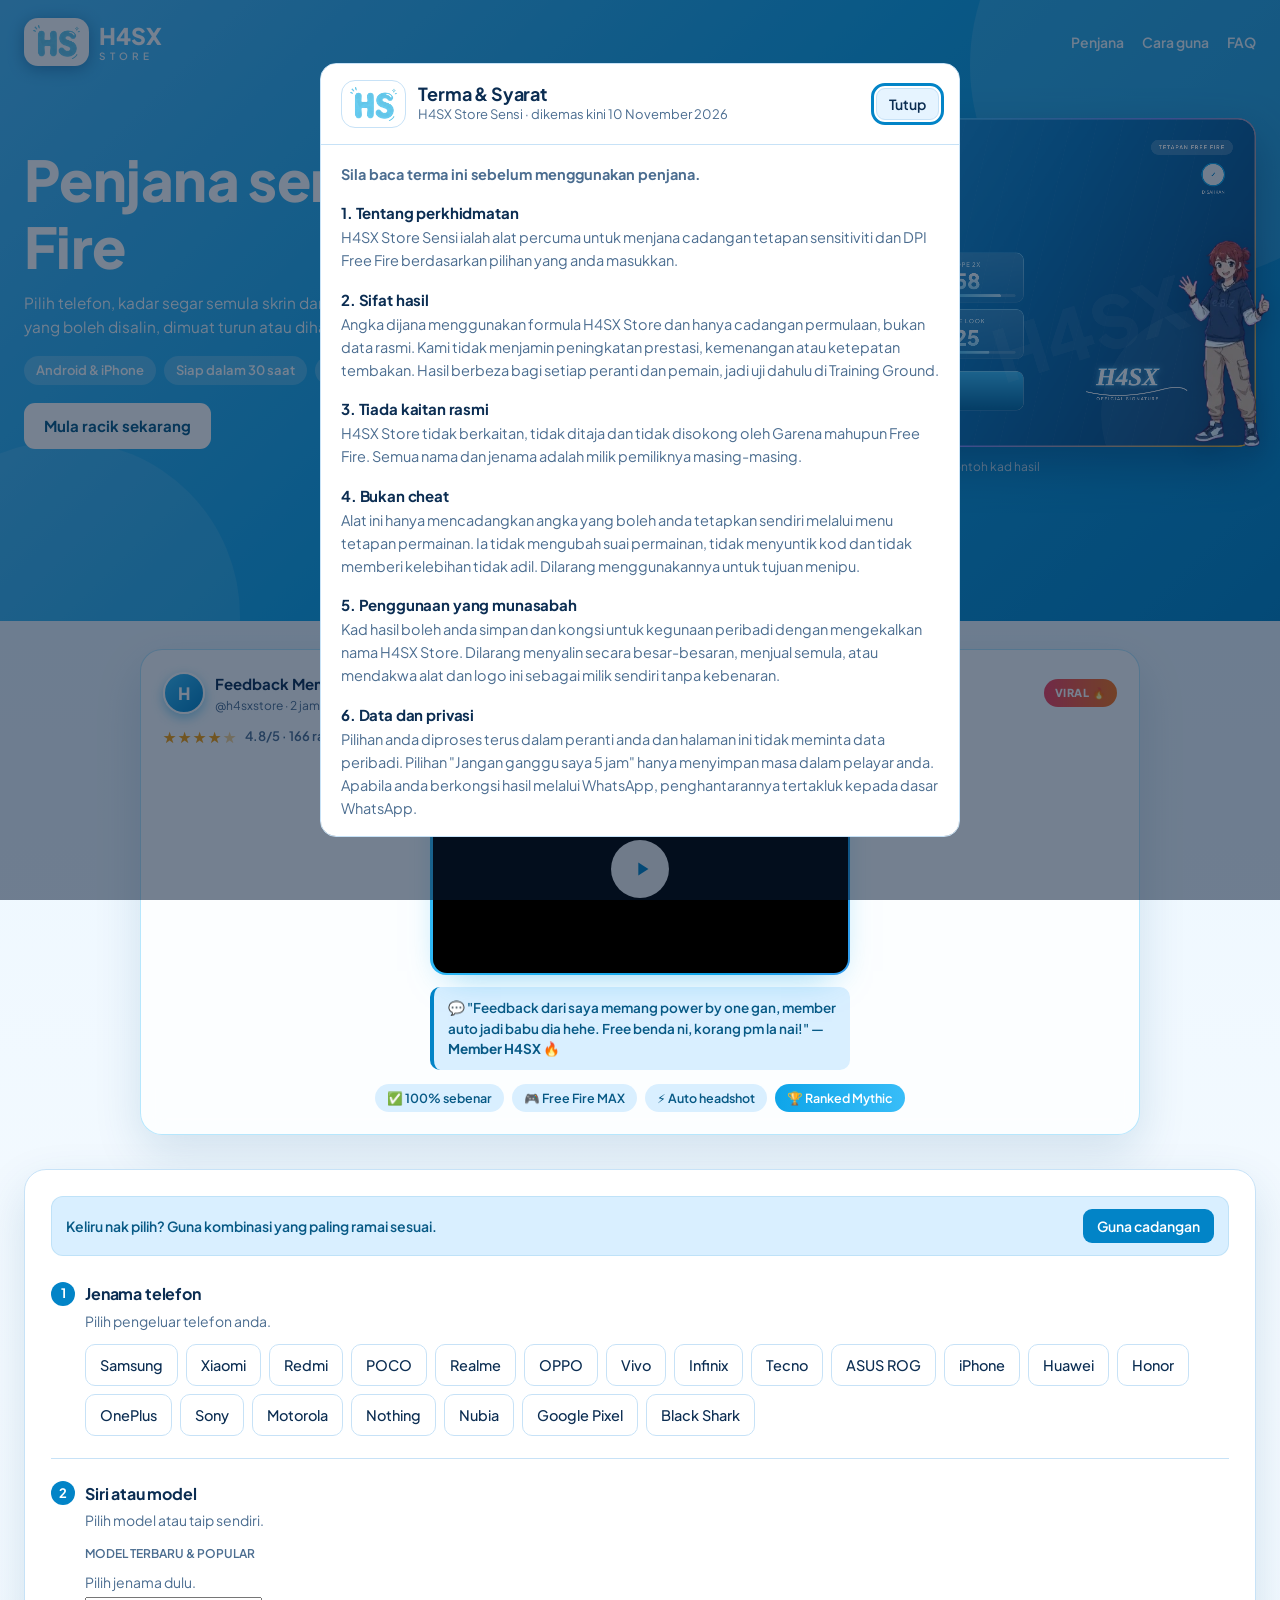
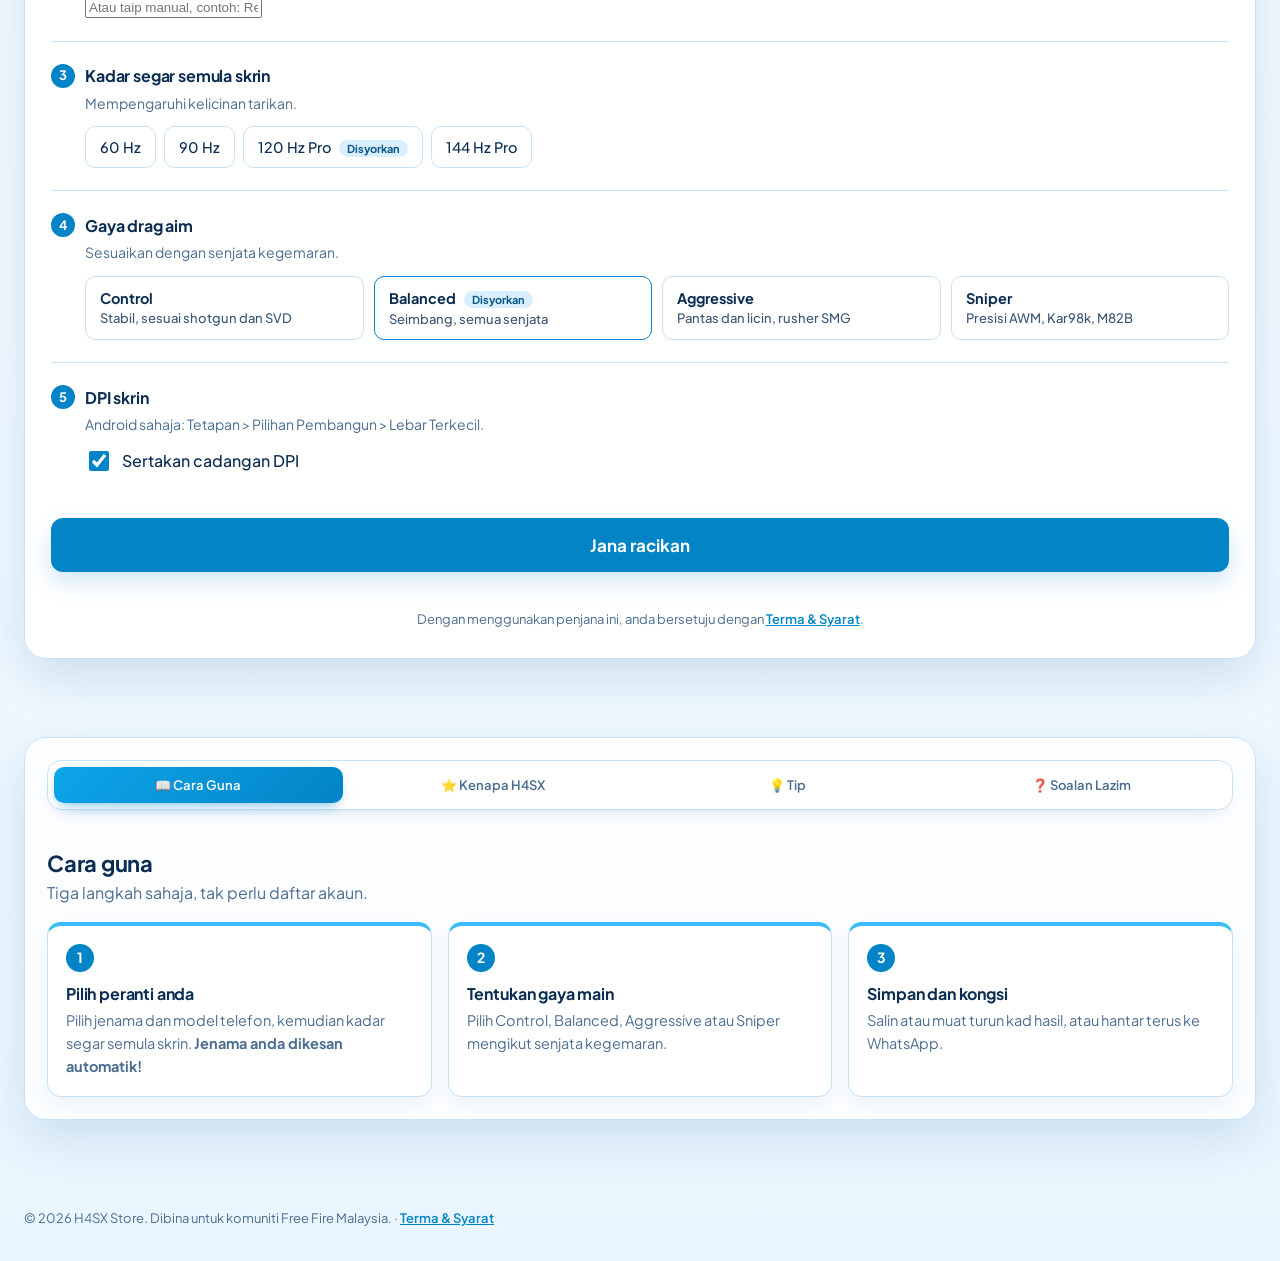
==== index.htm @ ff3a9e5d "Update index.htm" ====
<!doctype html>
<html lang=ms>
<head>
<meta charset=utf-8>
<meta name=viewport content="width=device-width,initial-scale=1,viewport-fit=cover">
<title>H4SX Store Sensi — Penjana Sensitiviti & DPI Free Fire</title>
<meta name=description content="Penjana sensitiviti dan DPI Free Fire daripada H4SX Store. Hasilnya berupa kad gambar yang boleh disalin, dimuat turun dan dihantar ke WhatsApp.">
<link rel="icon" type="image/png" href="h4sx-favicon.png">
<link rel=stylesheet href="https://fonts.googleapis.com/css2?family=Plus+Jakarta+Sans:wght@400;500;600;800&display=swap">
<style>:root{--bg:#e6f4ff;--surface:#fff;--ink:#0b2d52;--muted:#4b6d90;--line:#c7e2f7;--sky:#0284c7;--sky-ink:#fff;--soft:#d9efff;--soft-ink:#075985;--err:#d03a2f;box-sizing:border-box;padding-top:env(safe-area-inset-top,0);padding-bottom:env(safe-area-inset-bottom,0)}html{scroll-padding-top:env(safe-area-inset-top,0px)}*,::after,::before{box-sizing:inherit}body{margin:0;background:var(--bg);color:var(--ink);font:400 16px/1.6 "Plus Jakarta Sans",system-ui,sans-serif}h1,h2,h3{margin:0;line-height:1.2;letter-spacing:-.01em}.wrap{max-width:800px;margin:0 auto;padding:0 18px}header.top{display:flex;justify-content:space-between;align-items:center;padding:18px 0}.logo{display:flex;align-items:center;gap:10px;font-weight:800;font-size:19px}.mark{height:48px;width:auto;display:block;flex:none;background:#fff;border-radius:14px;padding:6px 8px;border:1px solid rgba(255,255,255,.7)}.dh .mark{border-color:var(--line)}.band .mark{filter:drop-shadow(0 3px 8px rgba(3,50,100,.4))}.wm{display:flex;flex-direction:column;line-height:1;font-size:23px;letter-spacing:-.01em}.wm small{font-size:10px;letter-spacing:.42em;font-weight:600;margin-top:4px;opacity:.9}.top span.tag{font-size:13px;color:var(--muted);font-weight:500}.hero{padding:22px 0 24px}.hero h1{font-size:clamp(30px,7vw,44px);font-weight:800}.hero p{margin:10px 0 0;color:var(--muted);max-width:50ch}.hero .chips{display:flex;flex-wrap:wrap;gap:8px;margin-top:16px}.hero .chips i{font-style:normal;font-size:13px;font-weight:600;background:var(--soft);color:var(--soft-ink);border-radius:999px;padding:4px 12px}.panel{background:var(--surface);border:1px solid var(--line);border-radius:16px;padding:6px 20px 22px}.quick{display:flex;justify-content:space-between;align-items:center;gap:10px;flex-wrap:wrap;margin:14px 0 4px;padding:12px 14px;background:var(--soft);border-radius:12px}.quick p{margin:0;font-size:14px;color:var(--soft-ink);font-weight:600}.quick button{font:600 14px "Plus Jakarta Sans",sans-serif;background:var(--sky);color:var(--sky-ink);border:0;border-radius:9px;padding:8px 14px;cursor:pointer}.step{padding:20px 0;border-bottom:1px solid var(--line)}.step h3{font-size:16px;display:flex;align-items:center;gap:10px}.step h3 b{width:24px;height:24px;border-radius:50%;background:var(--soft);color:var(--soft-ink);font-size:13px;display:grid;place-items:center}.step small{display:block;color:var(--muted);font-size:14px;margin:4px 0 12px 34px}.step>.opts,.step>.styles,.step>.sub,.step>input,.step>label{margin-left:34px}.sub{font-size:12px;font-weight:600;color:var(--muted);margin-bottom:8px}.opts{display:flex;flex-wrap:wrap;gap:8px}.opt{position:relative;font:500 14.5px "Plus Jakarta Sans",sans-serif;color:var(--ink);background:var(--surface);border:1px solid var(--line);border-radius:10px;padding:9px 14px;cursor:pointer;text-align:left;transition:border-color .15s,background .15s}.opt:hover{border-color:var(--sky)}.opt[aria-pressed=true]{background:var(--sky);color:var(--sky-ink);border-color:var(--sky)}.act:focus-visible,.go:focus-visible,.opt:focus-visible,.quick button:focus-visible,input:focus-visible{outline:3px solid var(--sky);outline-offset:2px}.badge{display:inline-block;font-size:11px;font-weight:700;line-height:1;background:var(--soft);color:var(--soft-ink);border-radius:999px;padding:3px 8px;margin-left:8px;vertical-align:middle}.opt[aria-pressed=true] .badge{background:rgba(255,255,255,.22);color:inherit}.styles{display:grid;grid-template-columns:repeat(auto-fit,minmax(200px,1fr));gap:10px}.styles .opt{display:flex;flex-direction:column;gap:3px;padding:12px 14px}.styles .opt .t{font-weight:700}.styles .opt em{font-style:normal;font-size:13px;opacity:.8}.styles .opt.rec{border-color:var(--sky)}input[type=text]{width:calc(100% - 34px);margin-top:10px;font:inherit;color:var(--ink);background:var(--surface);border:1px solid var(--line);border-radius:10px;padding:10px 14px}.sw{display:flex;align-items:center;gap:10px;font-weight:500}.sw input{width:20px;height:20px;accent-color:var(--sky)}.go{width:100%;margin-top:22px;font:700 17px "Plus Jakarta Sans",sans-serif;color:var(--sky-ink);background:var(--sky);border:0;border-radius:12px;padding:15px;cursor:pointer;transition:filter .15s}.go:hover{filter:brightness(1.08)}.err{color:var(--err);font-weight:600;min-height:1.5em;margin:10px 0 0;font-size:14px}#result{margin:30px 0 0}#result[hidden]{display:none}#result h2{font-size:22px}#result>p{color:var(--muted);margin:2px 0 14px;font-size:14px}.cardbox{border-radius:22px;padding:10px;background:#fff;border:1px solid var(--line);box-shadow:0 22px 44px -26px rgba(3,105,161,.5)}canvas{display:block;width:100%;height:auto}.actions{display:grid;grid-template-columns:repeat(auto-fit,minmax(160px,1fr));gap:10px;margin-top:12px}.act{font:600 15px "Plus Jakarta Sans",sans-serif;color:var(--ink);background:var(--surface);border:1px solid var(--line);border-radius:12px;padding:12px 14px;cursor:pointer;transition:border-color .15s}.act:hover{border-color:var(--sky)}.act.wa{background:#1b9a4f;color:#fff;border-color:transparent}.note{font-size:13px;color:var(--muted);margin-top:12px}.toast{position:fixed;left:50%;bottom:calc(20px + env(safe-area-inset-bottom,0px));transform:translate(-50%,24px);opacity:0;background:var(--ink);color:var(--bg);padding:10px 18px;border-radius:999px;font-weight:600;font-size:14px;transition:.25s;pointer-events:none;max-width:90vw;text-align:center}.toast.on{opacity:1;transform:translate(-50%,0)}footer{padding:36px 0 28px;color:var(--muted);font-size:13px}.agree{font-size:13px;color:var(--muted);text-align:center;margin:6px 0 0}.linkbtn{background:0 0;border:0;padding:0;color:var(--sky);font:inherit;font-weight:600;cursor:pointer;text-decoration:underline}.linkbtn:focus-visible{outline:3px solid var(--sky);outline-offset:2px;border-radius:3px}dialog{border:1px solid var(--line);border-radius:16px;background:var(--surface);color:var(--ink);padding:0;width:min(640px,calc(100% - 28px));max-height:86vh}dialog::backdrop{background:rgba(7,26,54,.55)}.dh{display:flex;align-items:center;gap:12px;padding:16px 20px;border-bottom:1px solid var(--line);position:sticky;top:0;background:var(--surface)}.dh h2{font-size:18px}.dh p{margin:0;font-size:13px;color:var(--muted)}.dh .x{margin-left:auto;font:600 14px "Plus Jakarta Sans",sans-serif;color:var(--ink);background:var(--bg);border:1px solid var(--line);border-radius:9px;padding:6px 12px;cursor:pointer}.db{padding:4px 20px 22px}.db h3{font-size:15px;margin:18px 0 4px}.db p{margin:0;color:var(--muted);font-size:14.5px}.db .ok{width:100%;margin-top:22px;font:700 16px "Plus Jakarta Sans",sans-serif;color:var(--sky-ink);background:var(--sky);border:0;border-radius:12px;padding:13px;cursor:pointer}.db .ok:focus-visible,.dh .x:focus-visible{outline:3px solid var(--sky);outline-offset:2px}.nav{display:flex;gap:18px}.nav a{color:var(--muted);font-size:14px;font-weight:600;text-decoration:none}.nav a:hover{color:var(--sky)}.hg{display:grid;grid-template-columns:minmax(0,1fr) 360px;gap:28px;align-items:center}.pv{margin:0;text-align:center}.pv canvas{filter:drop-shadow(0 18px 22px rgba(3,50,100,.4))}.pv figcaption{font-size:12px;color:rgba(255,255,255,.9);margin-top:10px}.cta{display:inline-block;margin-top:18px;background:var(--sky);color:var(--sky-ink);font-weight:700;font-size:15px;text-decoration:none;border-radius:11px;padding:11px 20px}.cta:hover{filter:brightness(1.08)}.cta:focus-visible,.nav a:focus-visible,summary:focus-visible{outline:3px solid var(--sky);outline-offset:2px}.sec{margin-top:52px}.sec h2{font-size:24px}.lead{color:var(--muted);margin:4px 0 16px}.cards{display:grid;grid-template-columns:repeat(3,1fr);gap:12px;margin-top:14px}.cards.two{grid-template-columns:repeat(2,1fr)}.card{background:var(--surface);border:1px solid var(--line);border-radius:14px;padding:18px}.card h3{font-size:16px;margin-bottom:6px}.card p{margin:0;color:var(--muted);font-size:14.5px}.n{display:grid;place-items:center;width:28px;height:28px;border-radius:50%;background:var(--sky);color:var(--sky-ink);font-size:14px;margin-bottom:12px}.tips{list-style:none;margin:14px 0 0;padding:0;display:grid;gap:10px}.tips li{background:var(--surface);border:1px solid var(--line);border-left:4px solid var(--sky);border-radius:10px;padding:12px 16px;font-size:14.5px;color:var(--muted)}.tips b{color:var(--ink)}details{background:var(--surface);border:1px solid var(--line);border-radius:12px;margin-top:10px;padding:0 16px}summary{cursor:pointer;font-weight:600;padding:14px 0;list-style:none;display:flex;justify-content:space-between;gap:12px}summary::-webkit-details-marker{display:none}summary::after{content:"+";color:var(--sky);font-size:20px;line-height:1}details[open] summary::after{content:"−"}details p{margin:0 0 14px;color:var(--muted);font-size:14.5px}.sec.bn{display:flex;justify-content:space-between;align-items:center;gap:16px;flex-wrap:wrap;background:var(--soft);border-radius:16px;padding:22px}.sec.bn[hidden]{display:none}.sec.bn .cta{margin:0}@media (max-width:640px){.hg{grid-template-columns:1fr}.pv{order:2;max-width:340px;margin:10px auto 0}.cards,.cards.two{grid-template-columns:1fr}.nav{gap:12px}.nav a:nth-child(2){display:none}}.pv{position:relative}.hg{gap:28px 36px}.m1{position:absolute;right:-14px;bottom:30px;width:92px;height:auto;z-index:2;filter:drop-shadow(0 6px 10px rgba(7,26,54,.25))}.rh{display:flex;align-items:flex-end;justify-content:space-between;gap:12px;margin-bottom:6px}.rh>div:first-child>p{margin:2px 0 8px;color:var(--muted);font-size:14px}.say{display:flex;align-items:flex-end;gap:8px}.bub{background:var(--soft);color:var(--soft-ink);font-size:13px;font-weight:600;line-height:1.4;border-radius:12px 12px 2px 12px;padding:8px 12px;margin-bottom:44px;max-width:150px}.m2{height:130px;width:auto;filter:drop-shadow(0 6px 10px rgba(7,26,54,.2))}@media (max-width:640px){.m1{right:-6px;bottom:28px;width:72px}.bub{max-width:120px;font-size:12px}.m2{height:110px}}.dbtn{display:grid;gap:10px;margin-top:22px}.dbtn .ok{margin-top:0}.ghost{font:600 14px "Plus Jakarta Sans",sans-serif;background:0 0;color:var(--muted);border:1px solid var(--line);border-radius:12px;padding:11px;cursor:pointer}.ghost:hover{border-color:var(--sky);color:var(--ink)}.ghost:focus-visible{outline:3px solid var(--sky);outline-offset:2px}.band{background:linear-gradient(135deg,#4cbcf8 0,#0ea5e9 48%,#0284c7 100%);color:#fff;padding-bottom:86px;position:relative;overflow:hidden}.band::before{content:"";position:absolute;right:-120px;top:-150px;width:430px;height:430px;border-radius:50%;background:rgba(255,255,255,.13)}.band::after{content:"";position:absolute;left:-110px;bottom:-170px;width:350px;height:350px;border-radius:50%;background:rgba(255,255,255,.1)}.band .wrap{position:relative;z-index:1}.band .logo,.band .nav a{color:#fff}.band .nav a{opacity:.92}.band .nav a:hover{color:#fff;text-decoration:underline}.band .hero p{color:rgba(255,255,255,.94)}.band .hero .chips i{background:rgba(255,255,255,.22);color:#fff}.band .cta{background:#fff;color:#075985}.band .cta:focus-visible,.band .nav a:focus-visible{outline-color:#fff}.panel{margin-top:-56px;position:relative;z-index:2;box-shadow:0 26px 50px -26px rgba(3,105,161,.5)}.card{border-top:4px solid #38bdf8}.step h3 b{background:var(--sky);color:#fff}@media (prefers-reduced-motion:reduce){*{transition:none!important}}</style>
<style id="h4sx-responsive-upgrade">
/* ===== H4SX RESPONSIVE UPGRADE: FULL DESKTOP + PREMIUM MOBILE ===== */
:root {
  --h4sx-shadow: 0 18px 48px rgba(3, 77, 128, .14);
}
html { scroll-behavior: smooth; }
body {
  overflow-x: hidden;
  background: linear-gradient(180deg, #e7f5ff 0%, #f4faff 48%, #eaf6ff 100%);
}
.wrap {
  width: min(calc(100% - 48px), 1680px);
  max-width: 1680px;
  padding-inline: 0;
}
.band .wrap { width: min(calc(100% - 48px), 1680px); }
.band .hero { padding: 34px 0 58px; }
.hg {
  grid-template-columns: minmax(0, 1.12fr) minmax(360px, .88fr);
  gap: 34px;
  align-items: center;
}
.hero h1 { max-width: 17ch; font-size: clamp(34px, 4.4vw, 62px); }
.hero p { max-width: 62ch; font-size: clamp(15px, 1.2vw, 18px); }
.pv { width: 100%; max-width: 660px; justify-self: end; }
.pv canvas { width: 100%; height: auto; border-radius: 18px; }

/* Main content uses the available desktop width instead of staying at 800px. */
body > .wrap { min-width: 0; }
.feedback-video {
  width: min(100%, 1000px);
  margin-inline: auto;
  padding: 22px;
  border: 1px solid rgba(125, 211, 252, .55);
  border-radius: 22px;
  background: rgba(255, 255, 255, .78);
  box-shadow: var(--h4sx-shadow);
  backdrop-filter: blur(10px);
}
.panel {
  border-radius: 22px;
  padding: 12px 26px 28px;
  box-shadow: var(--h4sx-shadow);
}
.quick { border: 1px solid rgba(2, 132, 199, .12); }
.step { padding: 22px 0; }
.opt { min-height: 42px; }
.go { min-height: 54px; box-shadow: 0 9px 22px rgba(2, 132, 199, .2); }
.cardbox { padding: 10px; }
#result { min-width: 0; }
#result .cardbox canvas { width: 100%; height: auto; border-radius: 14px; }
.actions { grid-template-columns: repeat(4, minmax(0, 1fr)); }
.act { min-width: 0; }
.tabs {
  margin-top: 46px;
  padding: 22px;
  border: 1px solid var(--line);
  border-radius: 22px;
  background: rgba(255,255,255,.82);
  box-shadow: var(--h4sx-shadow);
}
.tabs-nav {
  display: flex;
  flex-wrap: wrap;
  gap: 10px;
  padding: 0 0 16px;
  border-bottom: 1px solid var(--line);
}
.tab-btn {
  appearance: none;
  border: 1px solid var(--line);
  border-radius: 999px;
  padding: 10px 16px;
  background: #fff;
  color: var(--muted);
  font: 700 14px "Plus Jakarta Sans", sans-serif;
  cursor: pointer;
  transition: .18s ease;
}
.tab-btn:hover { border-color: var(--sky); color: var(--sky); }
.tab-btn.active, .tab-btn[aria-selected="true"] {
  background: var(--sky);
  color: #fff;
  border-color: var(--sky);
  box-shadow: 0 6px 16px rgba(2,132,199,.18);
}
.tab-btn:focus-visible { outline: 3px solid var(--sky); outline-offset: 3px; }
.tab-panel { padding-top: 22px; }
.tab-panel .cards { gap: 16px; }
.card, details { box-shadow: 0 7px 20px rgba(3, 77, 128, .055); }
.sec.bn { box-shadow: var(--h4sx-shadow); }
footer { padding-bottom: max(32px, env(safe-area-inset-bottom)); }

@media (min-width: 1240px) {
  body > .wrap {
    display: grid;
    grid-template-columns: minmax(650px, 1.22fr) minmax(430px, .88fr);
    column-gap: 32px;
    row-gap: 26px;
    align-items: start;
  }
  body > .wrap > .feedback-video { grid-column: 1 / -1; grid-row: 1; }
  body > .wrap > .panel { grid-column: 1 / -1; grid-row: 2; }
  body > .wrap > #result { grid-column: 2; grid-row: 2; margin-top: 0; align-self: start; }
  body > .wrap:has(#result:not([hidden])) > .panel {
    grid-column: 1;
    grid-row: 2;
    display: grid;
    grid-template-columns: repeat(2, minmax(0, 1fr));
    column-gap: 26px;
    align-content: start;
  }
  body > .wrap:has(#result:not([hidden])) > .panel > .quick,
  body > .wrap:has(#result:not([hidden])) > .panel > .go,
  body > .wrap:has(#result:not([hidden])) > .panel > .err,
  body > .wrap:has(#result:not([hidden])) > .panel > .agree { grid-column: 1 / -1; }
  body > .wrap:has(#result:not([hidden])) > #result { position: static; top: auto; align-self: start; }
  body > .wrap > .tabs,
  body > .wrap > .sec.bn,
  body > .wrap > footer { grid-column: 1 / -1; }
  body > .wrap > .tabs { grid-row: 3; }
  body > .wrap > .sec.bn { grid-row: 4; }
  body > .wrap > footer { grid-row: 5; }
}

@media (max-width: 1239px) {
  body > .wrap { display: block; }
  #result { margin-top: 26px; }
  .actions { grid-template-columns: repeat(2, minmax(0, 1fr)); }
}

@media (max-width: 760px) {
  .wrap, .band .wrap { width: min(calc(100% - 28px), 620px); }
  .band { padding-bottom: 64px; }
  header.top { padding: 13px 0; gap: 10px; }
  .logo { gap: 8px; font-size: 17px; }
  .mark { height: 42px; border-radius: 12px; padding: 5px 7px; }
  .wm { font-size: 20px; }
  .wm small { font-size: 9px; }
  .nav { gap: 8px; }
  .nav a { font-size: 12px; padding: 7px 9px; border: 1px solid rgba(255,255,255,.25); border-radius: 999px; }
  .hero { padding: 22px 0 28px; }
  .hero h1 { font-size: clamp(29px, 8vw, 40px); line-height: 1.08; max-width: 14ch; }
  .hero p { font-size: 14px; line-height: 1.65; }
  .hero .chips { gap: 6px; margin-top: 13px; }
  .hero .chips i { font-size: 11px; padding: 5px 9px; }
  .cta { padding: 11px 16px; font-size: 14px; }
  .hg { grid-template-columns: minmax(0, 1fr); gap: 15px; }
  .pv { order: 2; width: min(100%, 430px); max-width: 430px; margin: 4px auto 0; justify-self: center; }
  .pv canvas { border-radius: 14px; }
  .m1 { right: -4px; bottom: 26px; width: 66px; }
  .feedback-video { padding: 15px; border-radius: 18px; margin-top: 18px !important; margin-bottom: 42px !important; }
  .panel { margin-top: -46px; padding: 8px 15px 19px; border-radius: 19px; }
  .quick { padding: 11px; align-items: stretch; }
  .quick p { font-size: 12.5px; line-height: 1.45; }
  .quick button { font-size: 12px; padding: 8px 10px; white-space: nowrap; }
  .step { padding: 17px 0; }
  .step h3 { font-size: 14px; gap: 8px; }
  .step h3 b { width: 23px; height: 23px; flex: 0 0 23px; }
  .step small { margin-left: 31px; font-size: 12px; line-height: 1.5; }
  .step > .opts, .step > .styles, .step > .sub, .step > input, .step > label { margin-left: 31px; }
  .opts { gap: 7px; }
  .opt { min-height: 42px; padding: 9px 11px; border-radius: 10px; font-size: 12.5px; }
  .styles { grid-template-columns: repeat(2, minmax(0, 1fr)); gap: 8px; }
  .styles .opt { padding: 10px; }
  .styles .opt .t { font-size: 13px; }
  .styles .opt em { font-size: 11px; line-height: 1.4; }
  input[type=text] { width: calc(100% - 31px); margin-left: 31px; padding: 11px 12px; font-size: 14px; }
  .sw { font-size: 13px; }
  .go { margin-top: 17px; min-height: 52px; font-size: 15px; border-radius: 12px; }
  .agree { font-size: 11.5px; line-height: 1.5; }
  #result { margin-top: 24px; }
  .rh { align-items: flex-start; gap: 8px; }
  #result h2 { font-size: 19px; }
  .rh > div:first-child > p { font-size: 12px; }
  .bub { margin-bottom: 30px; max-width: 118px; padding: 7px 9px; font-size: 11px; }
  .m2 { height: 92px; }
  .cardbox { padding: 5px; border-radius: 15px; }
  #result .cardbox canvas { border-radius: 10px; }
  .actions { gap: 8px; margin-top: 10px; }
  .act { min-height: 46px; padding: 10px 8px; border-radius: 10px; font-size: 12px; line-height: 1.3; }
  .act.wa { grid-column: 1 / -1; }
  .note { font-size: 11.5px; line-height: 1.55; }
  .tabs { margin-top: 32px; padding: 14px; border-radius: 18px; }
  .tabs-nav { gap: 7px; overflow-x: auto; flex-wrap: nowrap; padding: 0 0 12px; scrollbar-width: none; -webkit-overflow-scrolling: touch; }
  .tabs-nav::-webkit-scrollbar { display: none; }
  .tab-btn { flex: 0 0 auto; padding: 9px 12px; font-size: 11.5px; }
  .tab-panel { padding-top: 17px; }
  .tab-panel h2, .sec h2 { font-size: 20px; }
  .lead { font-size: 13px; line-height: 1.55; }
  .cards, .cards.two { grid-template-columns: minmax(0, 1fr); gap: 9px; }
  .card { padding: 15px; }
  .card p, .db p, details p { font-size: 13px; line-height: 1.6; }
  details { padding-inline: 13px; }
  summary { font-size: 13px; padding: 13px 0; }
  .tips li { padding: 11px 12px; font-size: 12.5px; line-height: 1.55; }
  .sec.bn { padding: 17px; border-radius: 17px; }
  .sec.bn .cta { width: 100%; text-align: center; }
  footer { padding: 28px 0 24px; font-size: 11px; }
  .toast { bottom: calc(12px + env(safe-area-inset-bottom, 0px)); width: max-content; max-width: calc(100vw - 28px); font-size: 12px; }
}

@media (max-width: 380px) {
  .wrap, .band .wrap { width: calc(100% - 22px); }
  .logo { gap: 6px; }
  .mark { height: 37px; }
  .wm { font-size: 17px; }
  .nav a { padding: 6px 7px; font-size: 11px; }
  .quick { flex-direction: column; }
  .quick button { align-self: flex-start; }
  .rh { flex-wrap: wrap; }
  .say { margin-left: auto; }
  .styles { grid-template-columns: 1fr; }
}

@media (prefers-reduced-motion: reduce) {
  html { scroll-behavior: auto; }
  .tab-btn, .opt, .go, .act { transition: none !important; }
}

</style>

<style id="h4sx-scroll-stability-fix">
  html { scroll-behavior: auto !important; }
  #result { position: static !important; top: auto !important; }
</style>
</head>
<body>
<div class=band><div class=wrap>
<header class=top>
<div class=logo><img class="mark logoimg" alt="Logo H4SX Store" width=360 height=258><span class=wm>H4SX<small>STORE</small></span></div>
<nav class=nav aria-label=Menu><a href=#gen>Penjana</a><a href=#cara>Cara guna</a><a href=#faq>FAQ</a></nav>
</header>
<section class=hero><div class=hg><div>
<h1>Penjana sensitiviti Free Fire</h1>
<p>Pilih telefon, kadar segar semula skrin dan gaya main anda. Hasilnya terus jadi kad gambar yang boleh disalin, dimuat turun atau dihantar ke WhatsApp.</p>
<div class=chips><i>Android &amp; iPhone</i><i>Siap dalam 30 saat</i><i>Percuma</i></div>
<a class=cta href=#gen>Mula racik sekarang</a>
</div><figure class=pv><img class="mascot m1" alt="Maskot H4SX Store" width=148 height=333><canvas id=pv width=1600 height=1000 role=img aria-label="Contoh kad hasil"></canvas><figcaption>Contoh kad hasil</figcaption></figure></div></section>
</div></div>
<div class=wrap>
<style>
@keyframes h4pulse{0%,100%{box-shadow:0 0 0 0 rgba(14,165,233,.55)}70%{box-shadow:0 0 0 14px rgba(14,165,233,0)}}
@keyframes h4float{0%,100%{transform:translateY(0)}50%{transform:translateY(-4px)}}
@keyframes h4shine{0%{background-position:0% 50%}50%{background-position:100% 50%}100%{background-position:0% 50%}}
@keyframes h4fade{from{opacity:0;transform:translateY(8px)}to{opacity:1;transform:translateY(0)}}
.h4-glow{position:relative;border-radius:16px;padding:2.5px;background:linear-gradient(120deg,#38bdf8,#0ea5e9,#818cf8,#22d3ee,#38bdf8);background-size:300% 300%;animation:h4shine 5s ease infinite;max-width:420px;margin:0 auto;box-shadow:0 14px 34px -18px rgba(14,165,233,.6)}
.h4-playbtn{position:absolute;top:50%;left:50%;transform:translate(-50%,-50%);width:58px;height:58px;border-radius:50%;background:rgba(255,255,255,.95);display:grid;place-items:center;cursor:pointer;z-index:5;animation:h4pulse 2s infinite;transition:transform .2s}
.h4-playbtn:hover{transform:translate(-50%,-50%) scale(1.12)}
.h4-fadein{animation:h4fade .5s ease both}
</style>
<section class="feedback-video h4-fadein" style="margin-top:28px;margin-bottom:64px;">
<div style="display:flex;align-items:center;gap:10px;margin-bottom:10px;">
<div style="width:42px;height:42px;border-radius:50%;background:linear-gradient(135deg,#38bdf8,#0284c7);display:grid;place-items:center;color:#fff;font-weight:800;font-size:17px;flex:none;box-shadow:0 4px 12px rgba(14,165,233,.45);border:2px solid #fff;">H</div>
<div style="flex:1;min-width:0;">
<div style="display:flex;align-items:center;gap:6px;font-weight:700;font-size:15px;">Feedback Member H4SX <span style="color:#0ea5e9;font-size:14px;">✔</span></div>
<div style="font-size:12px;color:var(--muted);">@h4sxstore · 2 jam lalu</div>
</div>
<span style="background:linear-gradient(90deg,#f43f5e,#f97316);color:#fff;font-size:11px;font-weight:800;padding:5px 11px;border-radius:999px;animation:h4float 2.4s ease-in-out infinite;letter-spacing:.5px;">VIRAL 🔥</span>
</div>
<div style="display:flex;align-items:center;gap:7px;margin-bottom:14px;font-size:13px;flex-wrap:wrap;">
<span style="color:#f59e0b;letter-spacing:2px;font-size:15px;">★★★★<span style="opacity:.45">★</span></span>
<span style="color:var(--muted);font-weight:600;">4.8/5 · 166 rating member</span>
</div>
<div class="h4-glow">
<div style="border-radius:14px;overflow:hidden;background:#000;position:relative;" id="h4vidwrap">
<video id="h4vid" playsinline preload="metadata" style="width:100%;display:block;max-height:340px;object-fit:contain;background:#000;cursor:pointer;" onclick="var v=document.getElementById('h4vid');var p=document.getElementById('h4play');if(v.paused){v.play();p.style.display='none';v.setAttribute('controls','');}else{v.pause();}">
<source src="https://files.catbox.moe/0dftyx.mp4" type="video/mp4">
Maaf, video tidak dapat dimuatkan. <a href="https://files.catbox.moe/0dftyx.mp4" style="color:#38bdf8;">Klik sini untuk tonton terus</a>.
</video>
<div class="h4-playbtn" id="h4play" onclick="var v=document.getElementById('h4vid');v.play();this.style.display='none';v.setAttribute('controls','');">
<svg width="22" height="22" viewBox="0 0 24 24" fill="#0284c7" style="margin-left:3px;"><path d="M8 5v14l11-7z"/></svg>
</div>
</div>
</div>
<div style="max-width:420px;margin:12px auto 0;background:var(--soft);border-left:4px solid var(--sky);border-radius:10px;padding:11px 14px;font-size:13.5px;color:var(--soft-ink);font-weight:600;line-height:1.5;">
💬 "Feedback dari saya memang power by one gan, member auto jadi babu dia hehe. Free benda ni, korang pm la nai!" — <b>Member H4SX</b> 🔥
</div>
<div style="display:flex;flex-wrap:wrap;gap:8px;margin-top:14px;justify-content:center;">
<i style="font-style:normal;font-size:12.5px;font-weight:600;background:var(--soft);color:var(--soft-ink);border-radius:999px;padding:4px 12px;">✅ 100% sebenar</i>
<i style="font-style:normal;font-size:12.5px;font-weight:600;background:var(--soft);color:var(--soft-ink);border-radius:999px;padding:4px 12px;">🎮 Free Fire MAX</i>
<i style="font-style:normal;font-size:12.5px;font-weight:600;background:var(--soft);color:var(--soft-ink);border-radius:999px;padding:4px 12px;">⚡ Auto headshot</i>
<i style="font-style:normal;font-size:12.5px;font-weight:600;background:linear-gradient(90deg,#0ea5e9,#38bdf8);color:#fff;border-radius:999px;padding:4px 12px;">🏆 Ranked Mythic</i>
</div>
</section>
<section id=gen class=panel aria-label="Penjana sensitiviti">
<div class=quick>
<p>Keliru nak pilih? Guna kombinasi yang paling ramai sesuai.</p>
<button type=button id=rec>Guna cadangan</button>
</div>
<div class=step><h3><b>1</b>Jenama telefon</h3><small>Pilih pengeluar telefon anda.</small><div class=opts id=brands></div></div>
<div class=step><h3><b>2</b>Siri atau model</h3><small>Pilih model atau taip sendiri.</small>
<div class=sub>MODEL TERBARU &amp; POPULAR</div>
<div class=opts id=models><span style=color:var(--muted);font-size:14px>Pilih jenama dulu.</span></div>
<input id=manual placeholder="Atau taip manual, contoh: Redmi Note 13" aria-label="Taip model telefon secara manual" autocomplete=off></div>
<div class=step><h3><b>3</b>Kadar segar semula skrin</h3><small>Mempengaruhi kelicinan tarikan.</small><div class=opts id=hz></div></div>
<div class=step><h3><b>4</b>Gaya drag aim</h3><small>Sesuaikan dengan senjata kegemaran.</small><div class=styles id=styles></div></div>
<div class=step style=border-bottom:0><h3><b>5</b>DPI skrin</h3><small>Android sahaja: Tetapan &gt; Pilihan Pembangun &gt; Lebar Terkecil.</small>
<label class=sw><input type=checkbox id=dpi checked> Sertakan cadangan DPI</label></div>
<button class=go id=go type=button>Jana racikan</button>
<p class=err id=err role=alert></p>
<p class=agree>Dengan menggunakan penjana ini, anda bersetuju dengan <button type=button class="linkbtn open-tnc">Terma &amp; Syarat</button>.</p>
</section>
<section id=result hidden aria-live=polite>
<div class=rh><div><h2>Kad racikan anda</h2><p id=rs></p></div><div class=say><div class=bub>Mantap! Racikan anda dah siap.</div><img class="mascot m2" alt="Maskot H4SX Store" width=148 height=333></div></div>
<div class=cardbox><canvas id=cv width=1600 height=1000 role=img aria-label="Kad hasil sensitiviti"></canvas></div>
<div class=actions>
<button class=act id=bCopy type=button>Salin gambar</button>
<button class=act id=bTxt type=button>Salin semua teks</button>
<button class=act id=bDl type=button>Muat turun gambar</button>
<button class="act wa" id=bWa type=button>Hantar ke WhatsApp</button>
</div>
<p class=note>Angka ini hanyalah titik permulaan, bukan jaminan hasil. Uji di Training Ground, kemudian naik atau turunkan 2 hingga 3 mata mengikut rasa tangan anda.</p>
</section>
<style>
.tabs{margin-top:52px}
.tabs-nav{display:flex;gap:6px;flex-wrap:wrap;margin-bottom:18px;background:var(--surface);border:1px solid var(--line);border-radius:14px;padding:6px;position:sticky;top:calc(env(safe-area-inset-top,0px) + 8px);z-index:6;box-shadow:0 8px 20px -14px rgba(3,105,161,.4)}
.tab-btn{flex:1;min-width:84px;font:600 13px "Plus Jakarta Sans",sans-serif;color:var(--muted);background:transparent;border:0;border-radius:10px;padding:10px 6px;cursor:pointer;transition:.18s;white-space:nowrap}
.tab-btn:hover{color:var(--ink);background:var(--soft)}
.tab-btn.active{background:linear-gradient(135deg,#0ea5e9,#0284c7);color:#fff;box-shadow:0 6px 14px -6px rgba(2,132,199,.65)}
.tab-panel{display:none;animation:h4fade .35s ease both}
.tab-panel.active{display:block}
.tab-panel h2{font-size:22px}
@media(max-width:640px){.tab-btn{min-width:68px;font-size:11.5px;padding:9px 3px}}
</style>
<section class=tabs id=infoTabs>
<div class=tabs-nav role=tablist>
<button class="tab-btn active" data-tab=cara role=tab aria-selected=true>📖 Cara Guna</button>
<button class=tab-btn data-tab=kenapa role=tab aria-selected=false>⭐ Kenapa H4SX</button>
<button class=tab-btn data-tab=tip role=tab aria-selected=false>💡 Tip</button>
<button class=tab-btn data-tab=faq role=tab aria-selected=false>❓ Soalan Lazim</button>
</div>
<div class="tab-panel active" id=cara role=tabpanel>
<h2>Cara guna</h2><p class=lead>Tiga langkah sahaja, tak perlu daftar akaun.</p>
<div class=cards>
<div class=card><b class=n>1</b><h3>Pilih peranti anda</h3><p>Pilih jenama dan model telefon, kemudian kadar segar semula skrin. <b>Jenama anda dikesan automatik!</b></p></div>
<div class=card><b class=n>2</b><h3>Tentukan gaya main</h3><p>Pilih Control, Balanced, Aggressive atau Sniper mengikut senjata kegemaran.</p></div>
<div class=card><b class=n>3</b><h3>Simpan dan kongsi</h3><p>Salin atau muat turun kad hasil, atau hantar terus ke WhatsApp.</p></div>
</div>
</div>
<div class=tab-panel id=kenapa role=tabpanel>
<h2>Kenapa H4SX Sensi</h2><p class=lead>Dibuat mudah supaya anda cepat masuk Training Ground.</p>
<div class="cards two">
<div class=card><h3>Pantas</h3><p>Hasil keluar dalam beberapa saat tanpa perlu tunggu atau log masuk.</p></div>
<div class=card><h3>Disesuaikan</h3><p>Angka menyesuaikan model telefon, kadar segar semula dan gaya drag pilihan anda.</p></div>
<div class=card><h3>Kad sedia kongsi</h3><p>Hasil berupa gambar kemas yang senang dihantar kepada kawan atau skuad.</p></div>
<div class=card><h3>Percuma</h3><p>Guna sebanyak mana yang anda mahu, tanpa bayaran dan tanpa daftar.</p></div>
</div>
</div>
<div class=tab-panel id=tip role=tabpanel>
<h2>Tip selepas dapat racikan</h2>
<ul class=tips>
<li><b>Uji di Training Ground.</b> Cuba tarik ke kepala sasaran yang diam dan bergerak sebelum masuk ranked.</li>
<li><b>Ubah sedikit demi sedikit.</b> Naik atau turunkan 2 hingga 3 mata sahaja setiap percubaan.</li>
<li><b>Satu perubahan pada satu masa.</b> Jangan ubah semua angka serentak supaya anda tahu mana yang sesuai.</li>
<li><b>Beri masa untuk membiasakan diri.</b> Main beberapa perlawanan dahulu sebelum memutuskan sesuai atau tidak.</li>
</ul>
</div>
<div class=tab-panel id=faq role=tabpanel>
<h2>Soalan lazim</h2>
<details><summary>Adakah ini cheat atau hack?</summary><p>Bukan. Alat ini hanya mencadangkan angka yang boleh anda tetapkan sendiri dalam menu tetapan permainan.</p></details>
<details><summary>Kenapa angka setiap orang berbeza?</summary><p>Kerana angka dikira berdasarkan model telefon, kadar segar semula dan gaya drag yang dipilih. Pilihan berbeza menghasilkan racikan berbeza.</p></details>
<details><summary>Di mana nak semak DPI di Android?</summary><p>Buka Tetapan, aktifkan Pilihan Pembangun, kemudian lihat Lebar Terkecil. Ubah dengan berhati-hati.</p></details>
<details><summary>Bagaimana dengan iPhone?</summary><p>iPhone tiada tetapan DPI seperti Android, jadi kad hanya memuatkan angka sensitiviti dalam permainan.</p></details>
<details><summary>Adakah hasilnya dijamin dapat headshot?</summary><p>Tiada jaminan. Hasil ialah titik permulaan dan tetap bergantung pada latihan serta rasa tangan anda.</p></details>
<details><summary>Adakah data anda disimpan?</summary><p>Tidak. Pilihan anda diproses dalam peranti anda dan halaman ini tidak meminta data peribadi. Hanya masa pilihan "Jangan ganggu" disimpan dalam pelayar anda.</p></details>
</div>
</section>
<script>
(function(){
  var btns=document.querySelectorAll(".tab-btn"),panels=document.querySelectorAll(".tab-panel"),saveKey="h4sx_sensi_autosave_v1";
  function act(id){btns.forEach(function(b){var on=b.dataset.tab===id;b.classList.toggle("active",on);b.setAttribute("aria-selected",on)});panels.forEach(function(p){p.classList.toggle("active",p.id===id)});}
  function saveTab(id){try{var d=JSON.parse(localStorage.getItem(saveKey)||"{}");d.activeTab=id;localStorage.setItem(saveKey,JSON.stringify(d));}catch(e){}}
  btns.forEach(function(b){b.onclick=function(){act(b.dataset.tab);saveTab(b.dataset.tab)}});
  document.querySelectorAll('.nav a[href^="#"]').forEach(function(a){a.addEventListener("click",function(){var id=a.getAttribute("href").slice(1);if(document.querySelector('.tab-panel[id="'+id+'"]')){act(id);saveTab(id);}})});
  function fromHash(){var h=location.hash.slice(1);if(document.querySelector('.tab-panel[id="'+h+'"]'))act(h);}
  var hasHash=!!location.hash;
  if(hasHash)setTimeout(fromHash,50);
  else{try{var d=JSON.parse(localStorage.getItem(saveKey)||"null");if(d&&d.activeTab&&document.querySelector('.tab-panel[id="'+d.activeTab+'"]'))act(d.activeTab);}catch(e){}}
  window.addEventListener("hashchange",fromHash);
})();
</script>
<section class="sec bn" id=cta hidden>
<div><h2>Perlukan bantuan?</h2><p class=lead style="margin:4px 0 0">Chat terus dengan admin H4SX Store melalui WhatsApp.</p></div>
<a class=cta id=ctaBtn href=# target=_blank rel=noopener>Chat WhatsApp</a>
</section>
<footer>© 2026 H4SX Store. Dibina untuk komuniti Free Fire Malaysia. · <button type=button class="linkbtn open-tnc">Terma &amp; Syarat</button></footer>
</div>
<dialog id=tnc aria-labelledby=tncT>
<div class=dh>
<img class="mark logoimg" alt="Logo H4SX Store" width=360 height=258>
<div><h2 id=tncT>Terma &amp; Syarat</h2><p>H4SX Store Sensi · dikemas kini 10 November 2026</p></div>
<button type=button class="x close-tnc">Tutup</button>
</div>
<div class=db>
<p style=margin-top:14px><b>Sila baca terma ini sebelum menggunakan penjana.</b></p>
<h3>1. Tentang perkhidmatan</h3><p>H4SX Store Sensi ialah alat percuma untuk menjana cadangan tetapan sensitiviti dan DPI Free Fire berdasarkan pilihan yang anda masukkan.</p>
<h3>2. Sifat hasil</h3><p>Angka dijana menggunakan formula H4SX Store dan hanya cadangan permulaan, bukan data rasmi. Kami tidak menjamin peningkatan prestasi, kemenangan atau ketepatan tembakan. Hasil berbeza bagi setiap peranti dan pemain, jadi uji dahulu di Training Ground.</p>
<h3>3. Tiada kaitan rasmi</h3><p>H4SX Store tidak berkaitan, tidak ditaja dan tidak disokong oleh Garena mahupun Free Fire. Semua nama dan jenama adalah milik pemiliknya masing-masing.</p>
<h3>4. Bukan cheat</h3><p>Alat ini hanya mencadangkan angka yang boleh anda tetapkan sendiri melalui menu tetapan permainan. Ia tidak mengubah suai permainan, tidak menyuntik kod dan tidak memberi kelebihan tidak adil. Dilarang menggunakannya untuk tujuan menipu.</p>
<h3>5. Penggunaan yang munasabah</h3><p>Kad hasil boleh anda simpan dan kongsi untuk kegunaan peribadi dengan mengekalkan nama H4SX Store. Dilarang menyalin secara besar-besaran, menjual semula, atau mendakwa alat dan logo ini sebagai milik sendiri tanpa kebenaran.</p>
<h3>6. Data dan privasi</h3><p>Pilihan anda diproses terus dalam peranti anda dan halaman ini tidak meminta data peribadi. Pilihan "Jangan ganggu saya 5 jam" hanya menyimpan masa dalam pelayar anda. Apabila anda berkongsi hasil melalui WhatsApp, penghantarannya tertakluk kepada dasar WhatsApp.</p>
<h3>7. Tetapan peranti</h3><p>Mengubah DPI atau Pilihan Pembangun pada telefon adalah tanggungjawab anda sendiri. Lakukan dengan berhati-hati. H4SX Store tidak bertanggungjawab atas masalah paparan atau kerosakan akibat perubahan tersebut.</p>
<h3>8. Had tanggungjawab</h3><p>Perkhidmatan diberikan seadanya tanpa sebarang jaminan. H4SX Store tidak bertanggungjawab atas kerugian yang timbul daripada penggunaan hasil penjana ini.</p>
<h3>9. Perubahan terma</h3><p>Terma ini boleh dikemas kini bila-bila masa. Dengan terus menggunakan perkhidmatan, anda dianggap bersetuju dengan versi terkini.</p>
<h3>10. Hubungi kami</h3><p>Pertanyaan tentang perkhidmatan boleh disampaikan kepada admin H4SX Store melalui saluran rasmi kedai.</p>
<div class=dbtn><button type=button class="ok close-tnc">Saya faham</button><button type=button class=ghost id=dnd>Jangan ganggu saya 5 jam</button></div>
</div>
</dialog>
<div class=toast id=toast role=status></div>
<script>const BR={Samsung:["Galaxy A05","Galaxy A15","Galaxy A25","Galaxy A35","Galaxy A55","Galaxy M14","Galaxy M34","Galaxy S23","Galaxy S24","Galaxy S24 FE","A-series lain"],Xiaomi:["Xiaomi 13","Xiaomi 13T","Xiaomi 14","Xiaomi 14T","Xiaomi 15","Mi 11 Lite"],Redmi:["Redmi 12","Redmi 13","Redmi 13C","Redmi Note 11","Redmi Note 12","Redmi Note 13","Redmi Note 13 Pro","Redmi Note 14","Redmi Note 14 Pro","Redmi A3"],POCO:["POCO C65","POCO C75","POCO M5","POCO M6 Pro","POCO M8 5G","POCO X5 Pro","POCO X6","POCO X7","POCO F5","POCO F6","POCO X8 Pro"],Realme:["Realme C51","Realme C55","Realme C65","Realme C67","Realme 11","Realme 12","Realme 12+","Realme 14T","Realme Narzo 60","Realme GT Neo 5","Realme GT 6"],OPPO:["OPPO A18","OPPO A58","OPPO A78","OPPO A98","OPPO A3x","OPPO Reno 8","OPPO Reno 10","OPPO Reno 11","OPPO Reno 12","Find X5"],Vivo:["Vivo Y17s","Vivo Y27","Vivo Y36","Vivo Y38","Vivo Y100","Vivo V27","Vivo V29","Vivo V30","Vivo V40","iQOO Z9"],Infinix:["Infinix Hot 30","Infinix Hot 40","Infinix Note 30","Infinix Note 40","Infinix Zero 30","Infinix Zero 40","Infinix GT 20 Pro","Infinix GT 30 Pro","Smart 8"],Tecno:["Tecno Spark 10","Tecno Spark 20","Tecno Camon 20","Tecno Camon 30","Tecno Pova 5","Tecno Pova 6","Tecno Phantom V Flip"],"ASUS ROG":["ROG Phone 6","ROG Phone 7","ROG Phone 8","ROG Phone 9","Zenfone 10","Zenfone 11"],iPhone:["iPhone 11","iPhone 12","iPhone 13","iPhone 14","iPhone 15","iPhone 15 Pro","iPhone 16","iPhone 16 Pro","iPhone SE"],Huawei:["Huawei P30","Huawei P40","Huawei P50","Huawei Nova 9","Huawei Nova 11","Mate 30","Mate 40","Y9 Prime"],Honor:["Honor 90 Lite","Honor X8","Honor X9a","Honor X9b","Honor 200 Lite","Honor Magic 5"],OnePlus:["OnePlus Nord CE 3","OnePlus Nord CE 4","OnePlus Nord 3","OnePlus 11","OnePlus 12","OnePlus 12R"],Sony:["Xperia 1 V","Xperia 5 V","Xperia 10 V","Xperia 1 VI","Xperia 10 VI"],Motorola:["Moto G13","Moto G24","Moto G34","Moto G54","Moto G84","Moto Edge 40","Moto Edge 50"],Nothing:["Nothing Phone (1)","Nothing Phone (2)","Nothing Phone (2a)","Nothing Phone (3)"],Nubia:["Nubia Neo 2","Nubia Neo 3 5G","Red Magic 8 Pro","Red Magic 9 Pro","Red Magic 10 Pro"],"Google Pixel":["Pixel 7","Pixel 7a","Pixel 8","Pixel 8a","Pixel 9","Pixel 9 Pro"],"Black Shark":["Black Shark 4","Black Shark 5","Black Shark 5 Pro"]},HZ=[60,90,120,144],ST={control:{n:"Control",d:"Stabil, sesuai shotgun dan SVD",v:[175,160,145,135,45,115],t:42},balanced:{n:"Balanced",d:"Seimbang, semua senjata",v:[188,173,158,147,50,125],t:47,rec:1},aggressive:{n:"Aggressive",d:"Pantas dan licin, rusher SMG",v:[198,186,172,160,56,135],t:52},sniper:{n:"Sniper",d:"Presisi AWM, Kar98k, M82B",v:[180,166,152,142,62,120],t:44}},KEYS=["General","Red dot","Scope 2x","Scope 4x","scope sniper","Free look"],S={brand:null,model:null,hz:null,style:null},$=t=>document.getElementById(t);let R=null;function pill(t,e,a,l,A){const r=document.createElement("button");if(r.type="button",r.className="opt",r.textContent=e,r.setAttribute("aria-pressed","false"),A){const t=document.createElement("span");t.className="badge",t.textContent=A,r.appendChild(t)}return r.onclick=()=>{l(a),[...t.children].forEach((t=>t.setAttribute("aria-pressed",t===r)))},t.appendChild(r),r}Object.keys(BR).forEach((t=>pill($("brands"),t,t,(t=>{S.brand=t,S.model=null,$("manual").value="";const e=$("models");e.innerHTML="",BR[t].forEach(((t,a)=>pill(e,t,t,(t=>{S.model=t,$("manual").value=""}),a<2?"Popular":null)))}))));const hzBtn={};HZ.forEach((t=>hzBtn[t]=pill($("hz"),t+" Hz"+(t>=120?" Pro":""),t,(t=>S.hz=t),120===t?"Disyorkan":null)));const stBtn={};function hash(t){let e=0;for(const a of t)e=31*e+a.charCodeAt(0)>>>0;return e}Object.entries(ST).forEach((([t,e])=>{const a=document.createElement("button");a.type="button",a.className="opt"+(e.rec?" rec":""),a.setAttribute("aria-pressed","false"),a.innerHTML="<span class='t'>"+e.n+(e.rec?"<span class='badge'>Disyorkan</span>":"")+"</span><em>"+e.d+"</em>",a.onclick=()=>{S.style=t,[...$("styles").children].forEach((t=>t.setAttribute("aria-pressed",t===a)))},$("styles").appendChild(a),stBtn[t]=a})),$("rec").onclick=()=>{hzBtn[120].click(),stBtn.balanced.click(),toast("Cadangan dipilih: 120 Hz dan Balanced")},$("manual").addEventListener("input",(t=>{S.model=t.target.value.trim()||null,[...$("models").children].forEach((t=>t.setAttribute&&t.setAttribute("aria-pressed","false")))}));const clamp=(t,e)=>Math.max(0,Math.min(e,Math.round(t)));function toast(t){const e=$("toast");e.textContent=t,e.classList.add("on"),clearTimeout(toast.t),toast.t=setTimeout((()=>e.classList.remove("on")),2200)}function rr(t,e,a,l,A,r){t.beginPath(),t.moveTo(e+r,a),t.arcTo(e+l,a,e+l,a+A,r),t.arcTo(e+l,a+A,e,a+A,r),t.arcTo(e,a+A,e,a,r),t.arcTo(e,a,e+l,a,r),t.closePath()}function logoMark(t,e,a,l,A){const r=(l,A)=>{t.beginPath();for(let A=0;A<6;A++){const r=Math.PI/3*A-Math.PI/2,i=e+l*Math.cos(r),n=a+l*Math.sin(r);A?t.lineTo(i,n):t.moveTo(i,n)}t.closePath(),t.fillStyle=A,t.fill()};r(l,"#e0f2fe"),r(.84*l,"#0b3d6e"),t.strokeStyle="#7dd3fc",t.lineWidth=.06*l,t.lineCap="round",t.beginPath(),t.arc(e,a,.46*l,0,2*Math.PI),t.stroke(),t.beginPath(),[[0,-.6,0,-.36],[0,.36,0,.6],[-.6,0,-.36,0],[.36,0,.6,0]].forEach((A=>{t.moveTo(e+A[0]*l,a+A[1]*l),t.lineTo(e+A[2]*l,a+A[3]*l)})),t.stroke(),t.fillStyle="#fff",t.font="800 "+Math.round(.4*l)+"px "+A,t.textAlign="center",t.fillText("H4",e,a+.14*l),t.textAlign="left"}function drawCard(t,e=1,a=0,l){
const A=(l||$("cv")).getContext("2d"),r=1600,i=1e3,n='"Plus Jakarta Sans","Segoe UI",Arial,sans-serif';
A.clearRect(0,0,r,i),A.textBaseline="alphabetic",A.textAlign="left",l||(A.fillStyle="#fff",A.fillRect(0,0,r,i));
A.save(),rr(A,0,0,r,i,56),A.clip();
let o=A.createLinearGradient(0,0,r,i);o.addColorStop(0,"#27a9ee"),o.addColorStop(.5,"#0a78bd"),o.addColorStop(1,"#0b3d6e");A.fillStyle=o,A.fillRect(0,0,r,i);
if(bgReady&&bgImg.complete){
  const scale=Math.max(r/bgImg.width,i/bgImg.height),w=bgImg.width*scale,h=bgImg.height*scale;
  A.imageSmoothingQuality="high";
  // Gambar memenuhi seluruh kad; penjajaran ke kanan mengekalkan watak dalam gambar.
  A.drawImage(bgImg,r-w,(i-h)/2,w,h);
  // Gelapkan keseluruhan gambar sedikit supaya tulisan putih kekal jelas.
  A.fillStyle="rgba(3,16,38,.38)";A.fillRect(0,0,r,i);
  // Bahagian kiri digelapkan lebih kuat kerana kawasan ini memuatkan teks dan nilai sensi.
  o=A.createLinearGradient(0,0,1320,0);
  o.addColorStop(0,"rgba(3,18,42,.88)");
  o.addColorStop(.48,"rgba(3,18,42,.72)");
  o.addColorStop(.78,"rgba(3,18,42,.28)");
  o.addColorStop(1,"rgba(3,18,42,.08)");
  A.fillStyle=o;A.fillRect(0,0,r,i);
}
A.strokeStyle="rgba(255,255,255,.05)",A.lineWidth=1;for(let gx=0;gx<r;gx+=80){A.beginPath(),A.moveTo(gx,0),A.lineTo(gx-220,i),A.stroke();}
A.fillStyle="rgba(125,211,252,.10)",A.beginPath(),A.arc(120,60,280,0,2*Math.PI),A.fill();
A.fillStyle="rgba(255,255,255,.06)",A.beginPath(),A.arc(1450,900,320,0,2*Math.PI),A.fill();
let holo=A.createLinearGradient(0,0,r,0);holo.addColorStop(0,"rgba(255,255,255,0)"),holo.addColorStop(.5,"rgba(255,255,255,.16)"),holo.addColorStop(1,"rgba(255,255,255,0)");A.fillStyle=holo,A.fillRect(0,0,r,6);
if(logoReady){A.fillStyle="#fff",rr(A,66,62,124,124,30),A.fill();const t=Math.min(98/logoImg.width,98/logoImg.height),e=logoImg.width*t,a=logoImg.height*t;A.drawImage(logoImg,128-e/2,124-a/2,e,a);}
A.fillStyle="#fff",A.font="800 46px "+n,A.fillText("H4SX SENSI",214,118);
A.font="600 17px "+n,A.letterSpacing="5px",A.globalAlpha=.85,A.fillText("KAD RACIKAN SENSI",216,152),A.globalAlpha=1,A.letterSpacing="0px";
A.font="800 16px "+n,A.letterSpacing="2px";const pb="★ PRO META 2026",pbw=A.measureText(pb).width+36;let pg=A.createLinearGradient(214,170,214+pbw,170);pg.addColorStop(0,"#fcd34d"),pg.addColorStop(.5,"#f59e0b"),pg.addColorStop(1,"#fcd34d");A.fillStyle=pg,rr(A,214,170,pbw,34,17),A.fill(),A.fillStyle="#451a03",A.fillText(pb,214+18,193),A.letterSpacing="0px";
A.font="700 16px "+n,A.letterSpacing="3px";const s="TETAPAN FREE FIRE",f=A.measureText(s).width+48;A.fillStyle="rgba(255,255,255,.2)",rr(A,1530-f,66,f,46,23),A.fill(),A.fillStyle="#fff",A.fillText(s,1530-f+24,95),A.letterSpacing="0px";
A.save(),A.translate(1470,172);A.beginPath(),A.arc(0,0,34,0,2*Math.PI),A.fillStyle="rgba(255,255,255,.95)",A.fill();A.beginPath(),A.arc(0,0,34,0,2*Math.PI),A.strokeStyle="#0ea5e9",A.lineWidth=4,A.stroke();A.fillStyle="#0284c7",A.font="800 20px "+n,A.textAlign="center",A.fillText("✓",0,7);A.restore();
A.font="600 13px "+n,A.fillStyle="rgba(255,255,255,.85)",A.textAlign="center",A.fillText("DISAHKAN",1470,230),A.textAlign="left";
let d=82;for(A.font="800 "+d+"px "+n;A.measureText(t.model).width>780&&d>40;)d-=3,A.font="800 "+d+"px "+n;
let mg=A.createLinearGradient(70,0,860,0);mg.addColorStop(0,"#ffffff"),mg.addColorStop(1,"#7dd3fc");A.fillStyle=mg,A.fillText(t.model,70,282);
A.font="700 24px "+n,A.letterSpacing="3px";const st=(t.style+"  •  "+t.hz+" Hz").toUpperCase(),stw=A.measureText(st).width+40;A.fillStyle="rgba(255,255,255,.16)",rr(A,70,300,stw,44,22),A.fill();A.strokeStyle="rgba(125,211,252,.5)",A.lineWidth=1.5,rr(A,70,300,stw,44,22),A.stroke();A.fillStyle="#e0f2fe",A.fillText(st,90,330),A.letterSpacing="0px";
A.fillStyle="#fbbf24",A.font="700 18px "+n,A.fillText("★★★★★",70,374);A.fillStyle="rgba(255,255,255,.82)",A.font="600 16px "+n,A.fillText("4.8 · 166 rating member · auto headshot optimized",172,374);
t.vals.forEach(((t,a)=>{const l=70+a%3*282,r=410+172*Math.floor(a/3);let bg=A.createLinearGradient(l,r,l,r+150);bg.addColorStop(0,"rgba(255,255,255,.17)"),bg.addColorStop(1,"rgba(255,255,255,.06)");A.fillStyle=bg,rr(A,l,r,260,150,22),A.fill();let bs=A.createLinearGradient(l,r,l,r+150);bs.addColorStop(0,"rgba(125,211,252,.75)"),bs.addColorStop(1,"rgba(255,255,255,.15)");A.strokeStyle=bs,A.lineWidth=2,rr(A,l,r,260,150,22),A.stroke();A.fillStyle="#bae6fd",A.font="700 18px "+n,A.letterSpacing="2px",A.fillText(KEYS[a].toUpperCase(),l+24,r+42),A.letterSpacing="0px";let ng=A.createLinearGradient(l+24,r+60,l+24,r+118);ng.addColorStop(0,"#ffffff"),ng.addColorStop(1,"#7dd3fc");A.fillStyle=ng,A.font="800 64px "+n,A.fillText(String(Math.round(t*e)),l+24,r+110);A.fillStyle="rgba(255,255,255,.18)",rr(A,l+24,r+126,212,8,4),A.fill();let pg2=A.createLinearGradient(l+24,0,l+236,0);pg2.addColorStop(0,"#38bdf8"),pg2.addColorStop(1,"#e0f2fe");A.fillStyle=pg2,rr(A,l+24,r+126,Math.max(8,212*t/200*e),8,4),A.fill();}));
[["CADANGAN DPI",t.dpiTxt],["BUTANG TEMBAK",Math.round(t.fire*e)+"%"]].forEach(((t,e)=>{const a=70+424*e;let dg=A.createLinearGradient(a,770,a,888);dg.addColorStop(0,"#38bdf8"),dg.addColorStop(1,"#0369a1");A.fillStyle=dg,rr(A,a,770,400,118,22),A.fill();A.strokeStyle="rgba(255,255,255,.35)",A.lineWidth=1.5,rr(A,a,770,400,118,22),A.stroke();A.fillStyle="rgba(255,255,255,.85)",A.font="700 17px "+n,A.letterSpacing="3px",A.fillText(t[0],a+28,812),A.letterSpacing="0px";let l=52;for(A.font="800 "+l+"px "+n;A.measureText(t[1]).width>344&&l>20;)l-=2,A.font="800 "+l+"px "+n;A.fillStyle="#fff",A.fillText(t[1],a+28,866);}));
// Tandatangan rasmi H4SX pada kad hasil yang dijana
A.save();
A.textAlign="center";
A.shadowColor="rgba(125,211,252,.65)";
A.shadowBlur=18;
A.fillStyle="#ffffff";
A.strokeStyle="rgba(125,211,252,.9)";
A.lineWidth=2;
A.font='italic 800 76px "Brush Script MT","Segoe Script",cursive';
A.strokeText("H4SX",1210,812);
A.fillText("H4SX",1210,812);
A.shadowBlur=0;
A.strokeStyle="rgba(255,255,255,.85)";
A.lineWidth=3;
A.lineCap="round";
A.beginPath();
A.moveTo(1085,832);
A.quadraticCurveTo(1190,858,1320,824);
A.quadraticCurveTo(1370,812,1390,828);
A.stroke();
A.fillStyle="rgba(255,255,255,.82)";
A.font="700 13px "+n;
A.letterSpacing="3px";
A.fillText("OFFICIAL SIGNATURE",1210,858);
A.letterSpacing="0px";
A.textAlign="left";
A.restore();
A.save(),A.globalAlpha=.06,A.fillStyle="#fff",A.font="800 220px "+n,A.translate(1120,720),A.rotate(-.3),A.textAlign="center",A.fillText("H4SX",0,0),A.restore(),A.textAlign="left";
const x=(t,e)=>String(t).padStart(e,"0"),c=hash(t.model),m=["H4SX",x(t.hz,4),x(t.fire,4),x(c%1e4,4)].join("  ");
A.fillStyle="rgba(255,255,255,.8)",A.font="700 15px "+n,A.letterSpacing="3px",A.fillText("NO. KAD",70,936),A.letterSpacing="0px";A.fillStyle="#fff",A.font="700 38px 'Courier New',monospace",A.letterSpacing="4px",A.fillText(m,70,978),A.letterSpacing="0px";
// Panel barcode dan teks scan verifikasi dibuang atas permintaan pengguna.

if(a>0&&a<1){A.save(),A.translate(800,500),A.rotate(.35),A.translate(-800,-500);const t=2400*a-400;o=A.createLinearGradient(t-170,0,t+170,0),o.addColorStop(0,"rgba(255,255,255,0)"),o.addColorStop(.5,"rgba(255,255,255,.25)"),o.addColorStop(1,"rgba(255,255,255,0)"),A.fillStyle=o,A.fillRect(t-170,-600,340,2200),A.restore();}
A.restore();
A.save(),rr(A,2,2,r-4,996,54);let ob=A.createLinearGradient(0,0,r,i);ob.addColorStop(0,"#fbbf24"),ob.addColorStop(.3,"#38bdf8"),ob.addColorStop(.6,"#818cf8"),ob.addColorStop(1,"#fbbf24");A.strokeStyle=ob,A.lineWidth=5,A.stroke(),A.restore();
}let raf=0;function play(){if(cancelAnimationFrame(raf),matchMedia("(prefers-reduced-motion:reduce)").matches)return void drawCard(R,1,0);const t=performance.now(),e=a=>{const l=(a-t)/1800,A=Math.min(1,l/.6),r=1-Math.pow(1-A,3),i=l>.55?Math.min(1,(l-.55)/.45):0;l<1?(drawCard(R,r,i),raf=requestAnimationFrame(e)):drawCard(R,1,0)};raf=requestAnimationFrame(e)}$("go").onclick=async()=>{const t=$("err");if(!S.brand)return void(t.textContent="Pilih jenama telefon dulu.");if(!S.model)return void(t.textContent="Pilih atau taip model telefon anda.");if(!S.hz)return void(t.textContent="Pilih kadar segar semula skrin.");if(!S.style)return void(t.textContent="Pilih gaya drag aim.");t.textContent="";const e=hash(S.brand+S.model+S.hz),a={60:4,90:2,120:0,144:-3}[S.hz],l=ST[S.style],A=l.v.map(((t,l)=>{return A=t+a+(e>>2*l)%7-3,r=4===l?100:200,Math.max(0,Math.min(r,Math.round(A)));var A,r})),r="iPhone"===S.brand,i=r?null:400+e%23*9,n=l.t+e%7-3,o=$("dpi").checked?r?"Tidak terpakai (iOS)":String(i):"Tidak digunakan";R={model:S.model,style:l.n,hz:S.hz,vals:A,dpiTxt:o,fire:n};try{await Promise.all([document.fonts.load('800 40px "Plus Jakarta Sans"'),document.fonts.load('600 20px "Plus Jakarta Sans"')])}catch(t){}$("rs").textContent=S.model+" · "+S.hz+" Hz · "+l.n,$("result").hidden=!1,play(),$("result").scrollIntoView({behavior:"auto",block:"start"})};const blobOf=()=>(cancelAnimationFrame(raf),drawCard(R,1,0),new Promise((t=>$("cv").toBlob(t,"image/png")))),fname=()=>"h4sx-sensi-"+R.model.toLowerCase().replace(/[^a-z0-9]+/g,"-").replace(/^-|-$/g,"")+".png",summary=()=>"*H4SX STORE SENSI*\n"+R.model+" | "+R.style+" | "+R.hz+"Hz\n\n"+KEYS.map(((t,e)=>t+": "+R.vals[e])).join("\n")+"\nDPI: "+R.dpiTxt+"\nButang tembak: "+R.fire+"%";$("bCopy").onclick=async()=>{try{await navigator.clipboard.write([new ClipboardItem({"image/png":blobOf()})]),toast("Gambar berjaya disalin!")}catch(t){toast("Pelayar menolak salin gambar. Guna Muat turun gambar.")}},$("bDl").onclick=async()=>{const t=await blobOf();let e=null;try{e=await claude.use("downloads")}catch(t){}if(e){try{await e.save({filename:fname(),data:t}),toast("Gambar disimpan!")}catch(t){t&&"declined"!==t.code&&toast("Gagal menyimpan gambar.")}return}const a=document.createElement("a");a.href=URL.createObjectURL(t),a.download=fname(),document.body.appendChild(a),a.click(),a.remove(),toast("Gambar dimuat turun!")},$("bWa").onclick=async()=>{const t=await blobOf(),e=new File([t],fname(),{type:"image/png"});try{if(navigator.canShare&&navigator.canShare({files:[e]}))return void await navigator.share({files:[e],text:summary()})}catch(t){if(t&&"AbortError"===t.name)return}window.open("https://wa.me/?text="+encodeURIComponent(summary()),"_blank","noopener"),toast("Teks dihantar ke WhatsApp. Untuk gambar, guna Salin atau Muat turun.")};const MASCOT="[data-uri]";document.querySelectorAll("img.mascot").forEach((t=>t.src=MASCOT));const LOGO="[data-uri]";document.querySelectorAll("img.logoimg").forEach((t=>t.src=LOGO));const logoImg=new Image;let logoReady=!1;logoImg.onload=()=>{logoReady=!0;try{drawCard(SAMPLE,1,0,$("pv"))}catch(t){}},logoImg.src=LOGO;// LOKASI TUKAR GAMBAR BACKGROUND RESULT: cari const BG di bawah dan gantikan nilai URL/data:image sahaja.
// TUKAR LINK BACKGROUND RESULT DI BAWAH INI
const BG="https://files.catbox.moe/oxm3fs.png";
const SAMPLE={model:"Galaxy A35",style:"Balanced",hz:120,vals:[188,173,158,147,50,125],dpiTxt:"561",fire:47};
// Muat gambar ke canvas. CORS diperlukan supaya kad masih boleh disalin dan dimuat turun sebagai PNG.
let bgImg=new Image(),bgReady=false;
bgImg.crossOrigin="anonymous";
bgImg.onload=()=>{bgReady=true;try{drawCard(SAMPLE,1,0,$("pv"));if(R&&R.model)drawCard(R,1,0)}catch(err){console.warn("Background result gagal dipaparkan:",err)}};
bgImg.onerror=()=>{bgReady=false;console.warn("Background tidak dapat dimuatkan. Semak pautan imej dan sokongan CORS.")};
bgImg.src=BG;
Promise.all([document.fonts.load('800 40px "Plus Jakarta Sans"'),document.fonts.load('600 20px "Plus Jakarta Sans"')]).catch((()=>{})).then((()=>drawCard(SAMPLE,1,0,$("pv"))));const fullText=()=>"H4SX STORE SENSI\n"+R.model+" | "+R.style+" | "+R.hz+" Hz\n\n"+KEYS.map(((t,e)=>t+": "+R.vals[e])).join("\n")+"\n\nDPI: "+R.dpiTxt+"\nButang tembak: "+R.fire+"%\n\nDijana oleh H4SX Store";$("bTxt").onclick=async()=>{const t="H4SX STORE SENSI\n"+R.model+" | "+R.style+" | "+R.hz+" Hz\n\n"+KEYS.map(((t,e)=>t+": "+R.vals[e])).join("\n")+"\n\nDPI: "+R.dpiTxt+"\nButang tembak: "+R.fire+"%\n\nDijana oleh H4SX Store";try{return await navigator.clipboard.writeText(t),void toast("Semua teks berjaya disalin!")}catch(t){}try{const e=document.createElement("textarea");e.value=t,e.style.position="fixed",e.style.opacity="0",document.body.appendChild(e),e.select();const a=document.execCommand("copy");e.remove(),toast(a?"Semua teks berjaya disalin!":"Gagal menyalin teks.")}catch(t){toast("Gagal menyalin teks.")}};const tnc=$("tnc");document.querySelectorAll(".open-tnc").forEach((t=>t.onclick=()=>tnc.showModal()));const DND="h4sx_tnc_until";function skipTnc(){try{return Date.now()<Number(localStorage.getItem(DND)||0)}catch(t){return!1}}$("dnd").onclick=()=>{try{localStorage.setItem(DND,String(Date.now()+18e6))}catch(t){}tnc.close(),toast("Baik, kami tak akan ganggu anda selama 5 jam.")},skipTnc()||tnc.showModal(),document.querySelectorAll(".close-tnc").forEach((t=>t.onclick=()=>tnc.close())),tnc.addEventListener("click",(t=>{t.target===tnc&&tnc.close()}));
/* ===== H4SX AUTO-SAVE: tetapan, result & lokasi scroll ===== */
(function(){
  const SAVE_KEY = "h4sx_sensi_autosave_v1";
  let restoring = true;
  let saveTimer = 0;
  let userMoved = false;
  let savedState = null;

  window.__h4sxRestored = false;
  try { if ("scrollRestoration" in history) history.scrollRestoration = "manual"; } catch(e) {}

  function snapshot(){
    return {
      version: 1,
      brand: S.brand,
      model: S.model,
      hz: S.hz,
      style: S.style,
      manual: $("manual").value,
      dpi: $("dpi").checked,
      result: R,
      resultVisible: !$("result").hidden,
      activeTab: document.querySelector(".tab-btn.active")?.dataset.tab || "cara",
      openFaq: [...document.querySelectorAll("#faq details")].map((item, index) => item.open ? index : -1).filter(index => index >= 0),
      scrollY: Math.max(0, window.scrollY || window.pageYOffset || 0),
      savedAt: Date.now()
    };
  }
  function saveNow(){
    try { localStorage.setItem(SAVE_KEY, JSON.stringify(snapshot())); } catch(e) {}
  }
  function saveSoon(){
    if (restoring) return;
    clearTimeout(saveTimer);
    saveTimer = setTimeout(saveNow, 140);
  }

  try {
    const raw = localStorage.getItem(SAVE_KEY);
    if (raw) savedState = JSON.parse(raw);
  } catch(e) { savedState = null; }

  if (savedState && typeof savedState === "object") {
    try {
      if (savedState.brand) {
        const brandButton = [...$("brands").querySelectorAll(".opt")]
          .find(button => button.textContent.trim() === savedState.brand);
        if (brandButton) brandButton.click();
      }
      if (savedState.manual) {
        $("manual").value = String(savedState.manual);
        $("manual").dispatchEvent(new Event("input", {bubbles:true}));
      } else if (savedState.model) {
        const modelButton = [...$("models").querySelectorAll(".opt")]
          .find(button => button.textContent.replace(/Popular/g, "").trim() === savedState.model);
        if (modelButton) modelButton.click();
        else {
          $("manual").value = String(savedState.model);
          $("manual").dispatchEvent(new Event("input", {bubbles:true}));
        }
      }
      if (savedState.hz != null && hzBtn[savedState.hz]) hzBtn[savedState.hz].click();
      if (savedState.style && stBtn[savedState.style]) stBtn[savedState.style].click();
      if (typeof savedState.dpi === "boolean") $("dpi").checked = savedState.dpi;
      if (Array.isArray(savedState.openFaq)) {
        [...document.querySelectorAll("#faq details")].forEach((item, index) => {
          item.open = savedState.openFaq.includes(index);
        });
      }

      if (savedState.result && typeof savedState.result === "object" &&
          Array.isArray(savedState.result.vals) && savedState.result.model) {
        R = savedState.result;
        $("rs").textContent = R.model + " · " + R.hz + " Hz · " + R.style;
        $("result").hidden = false;
        try { drawCard(R, 1, 0); } catch(e) {}
      }
      window.__h4sxRestored = !!savedState.brand;
    } catch(e) {
      console.warn("Tetapan H4SX yang disimpan tidak dapat dipulihkan:", e);
    }
  }

  restoring = false;
  document.addEventListener("click", event => {
    if (event.target.closest("#brands .opt, #models .opt, #hz .opt, #styles .opt, #rec, #go")) saveSoon();
  });
  $("manual").addEventListener("input", saveSoon);
  $("dpi").addEventListener("change", saveSoon);
  document.querySelectorAll("#faq details").forEach(item => item.addEventListener("toggle", saveSoon));

  window.addEventListener("scroll", saveSoon, {passive:true});
  window.addEventListener("pagehide", saveNow);
  window.addEventListener("beforeunload", saveNow);

  if (savedState && Number.isFinite(Number(savedState.scrollY))) {
    const targetY = Math.max(0, Number(savedState.scrollY));
    const markUserMove = () => { userMoved = true; };
    ["wheel", "touchstart", "pointerdown", "keydown"].forEach(type =>
      window.addEventListener(type, markUserMove, {once:true, passive:true})
    );
    const restoreScroll = () => {
      if (!userMoved) window.scrollTo(0, targetY);
    };
    const restoreOnce = () => {
      if (userMoved) return;
      requestAnimationFrame(() => {
        if (!userMoved) window.scrollTo(0, targetY);
      });
    };
    if (document.readyState === "complete") restoreOnce();
    else window.addEventListener("load", restoreOnce, {once:true});
  }
})();

/* ===== Auto-detect jenama telefon pengguna ===== */
(function(){
  try{
    var ua=(navigator.userAgent||"").toLowerCase();
    var map=[["samsung","Samsung"],["xiaomi","Xiaomi"],["redmi","Redmi"],["poco","POCO"],["realme","Realme"],["oppo","OPPO"],["vivo","Vivo"],["infinix","Infinix"],["tecno","Tecno"],["asus","ASUS ROG"],["rog","ASUS ROG"],["iphone","iPhone"],["ipad","iPhone"],["huawei","Huawei"],["honor","Honor"],["oneplus","OnePlus"],["sony","Sony"],["motorola","Motorola"],["moto ","Motorola"],["nothing","Nothing"],["nubia","Nubia"],["redmagic","Nubia"],["pixel","Google Pixel"],["blackshark","Black Shark"]];
    var found=null;
    for(var i=0;i<map.length;i++){if(ua.indexOf(map[i][0])!==-1){found=map[i][1];break;}}
    if(!found || window.__h4sxRestored)return;
    var btns=document.querySelectorAll("#brands .opt");
    for(var j=0;j<btns.length;j++){
      if(btns[j].textContent.trim()===found){btns[j].click();
        setTimeout(function(){try{toast("✨ Dikesan automatik: "+found+" — pilih model anda!")}catch(e){}},900);
        break;}
    }
  }catch(e){}
})();</script>
</body>
</html>
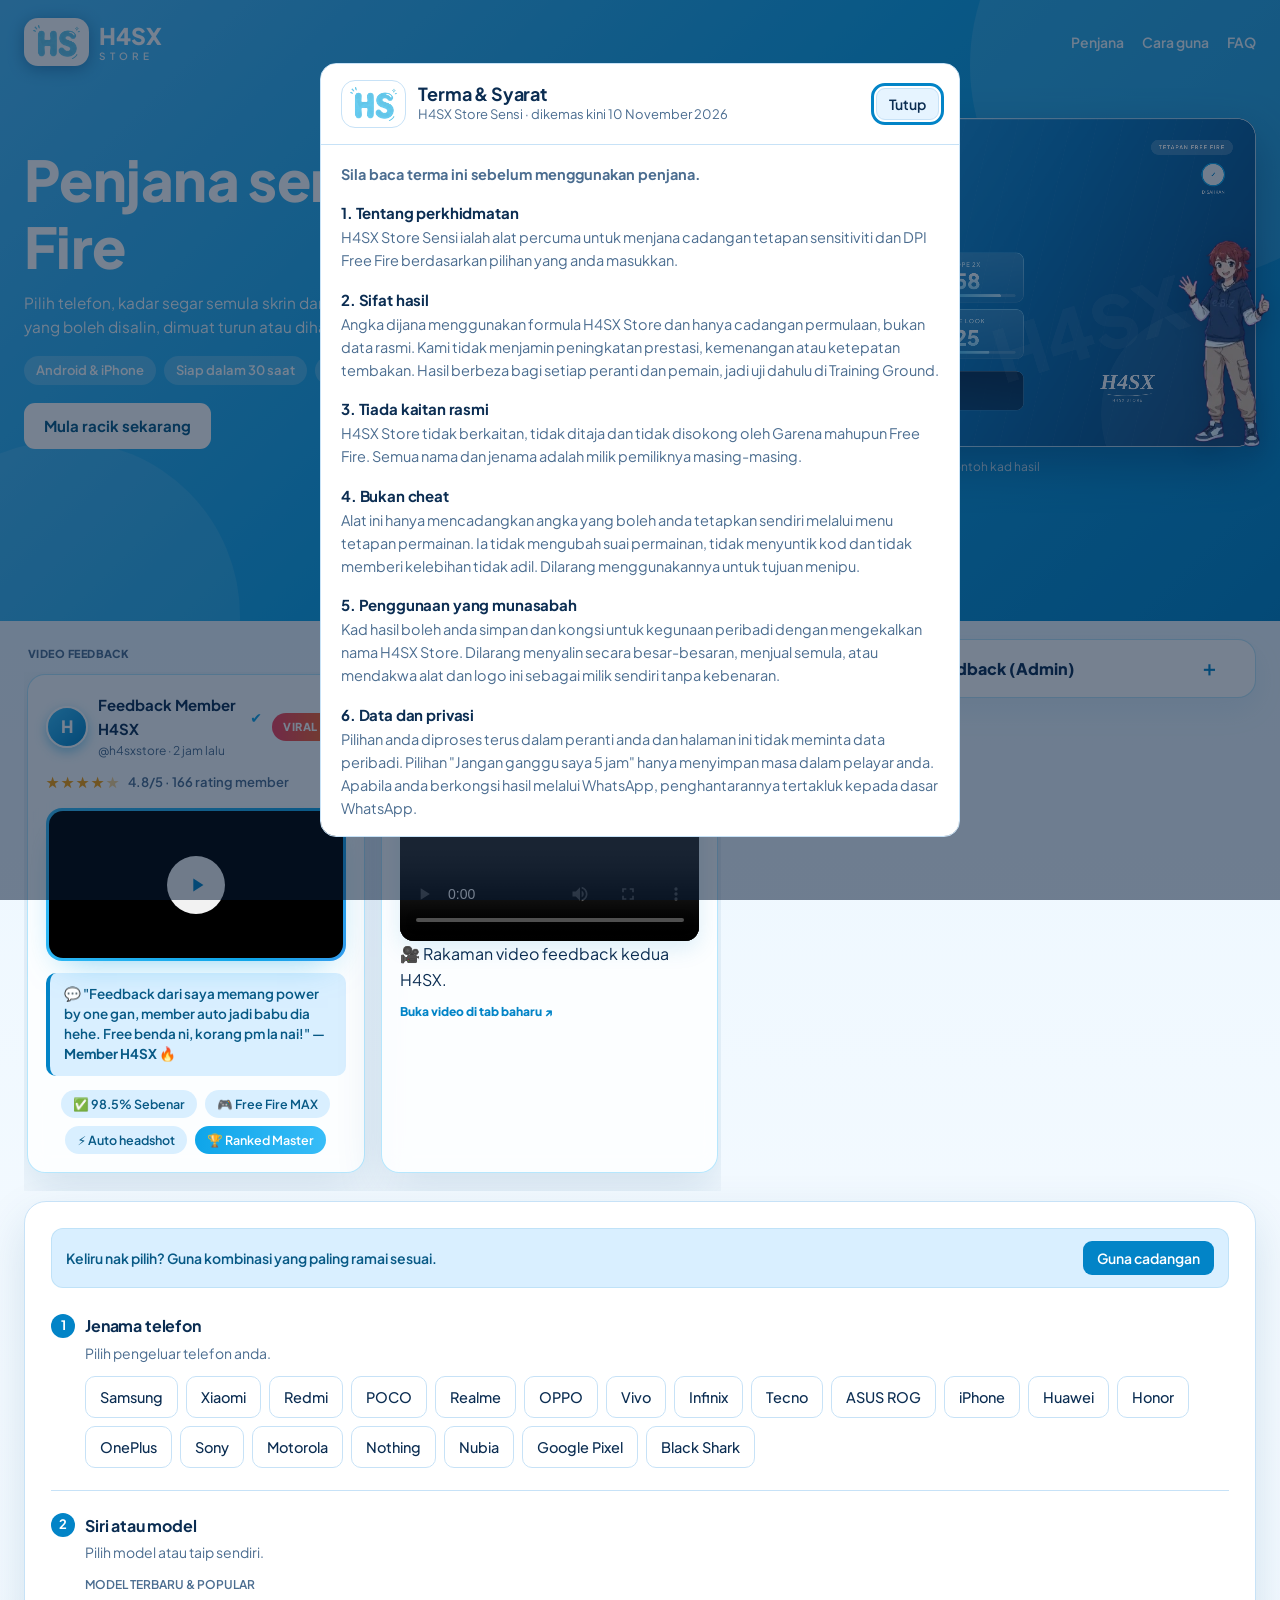
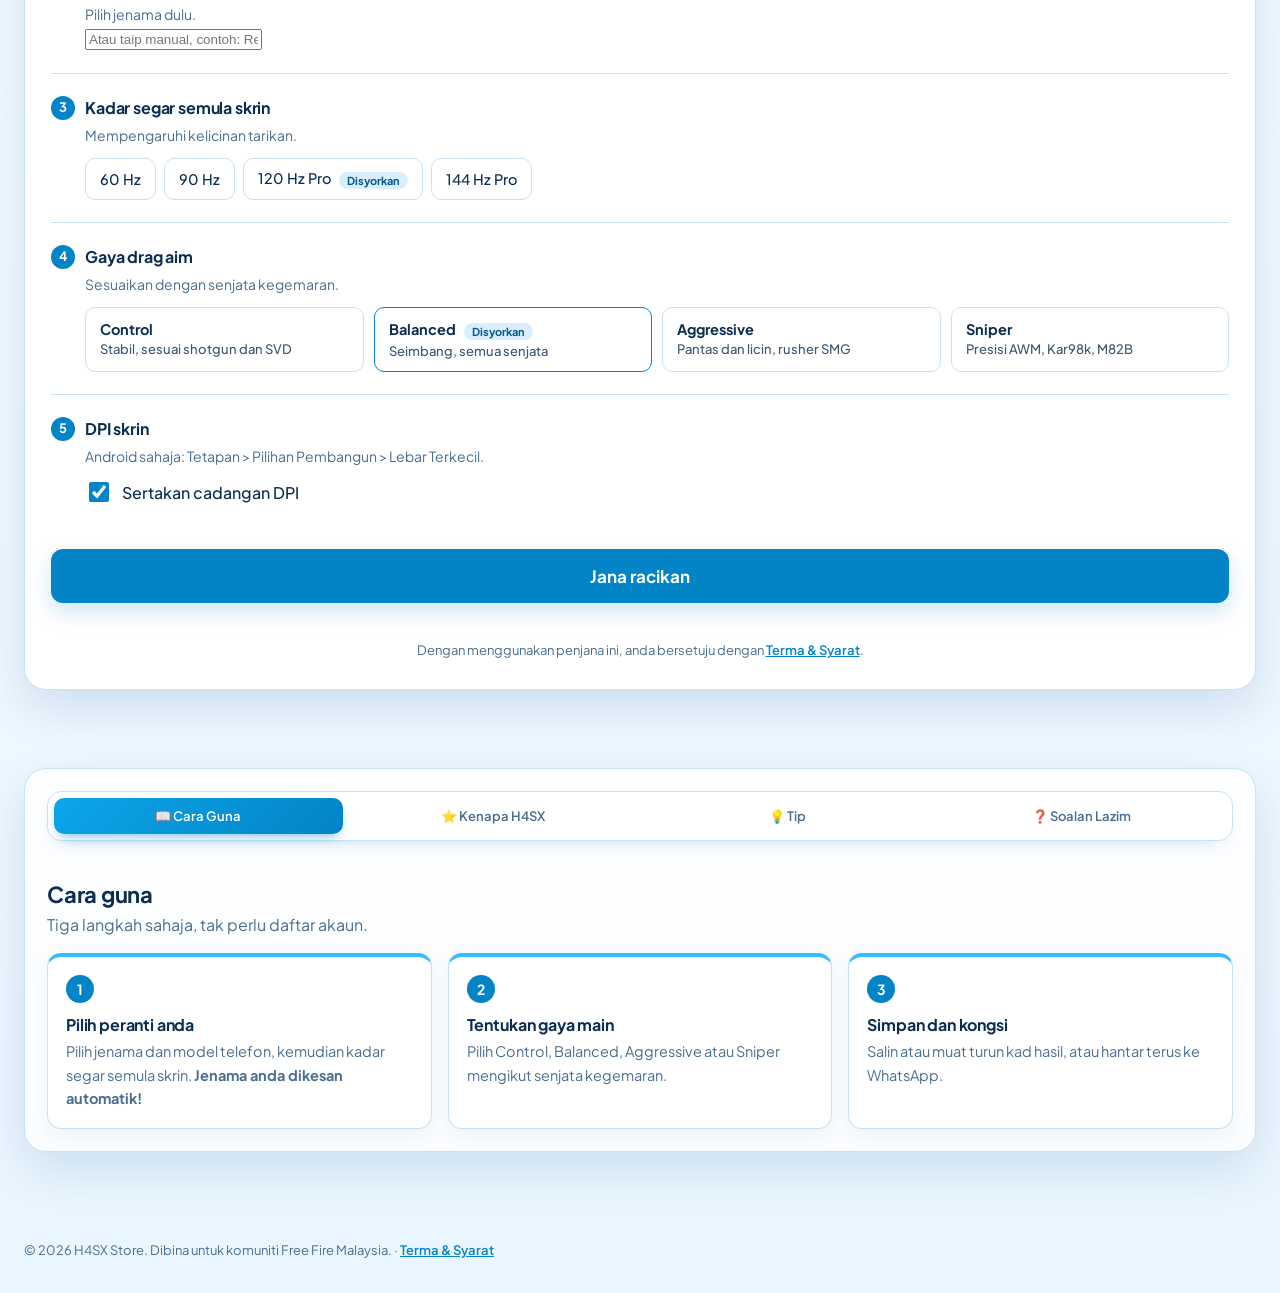
==== commit dc4d570f: "Update index.htm" ====
--- a/index.htm
+++ b/index.htm
@@ -5,7 +5,7 @@
 <meta name=viewport content="width=device-width,initial-scale=1,viewport-fit=cover">
 <title>H4SX Store Sensi — Penjana Sensitiviti & DPI Free Fire</title>
 <meta name=description content="Penjana sensitiviti dan DPI Free Fire daripada H4SX Store. Hasilnya berupa kad gambar yang boleh disalin, dimuat turun dan dihantar ke WhatsApp.">
-<link rel="icon" type="image/png" href="h4sx-favicon.png">
+<link rel="icon" type="image/png" href="https://i.ibb.co/hRvPtY4c/Screenshot-o.png">
 <link rel=stylesheet href="https://fonts.googleapis.com/css2?family=Plus+Jakarta+Sans:wght@400;500;600;800&display=swap">
 <style>:root{--bg:#e6f4ff;--surface:#fff;--ink:#0b2d52;--muted:#4b6d90;--line:#c7e2f7;--sky:#0284c7;--sky-ink:#fff;--soft:#d9efff;--soft-ink:#075985;--err:#d03a2f;box-sizing:border-box;padding-top:env(safe-area-inset-top,0);padding-bottom:env(safe-area-inset-bottom,0)}html{scroll-padding-top:env(safe-area-inset-top,0px)}*,::after,::before{box-sizing:inherit}body{margin:0;background:var(--bg);color:var(--ink);font:400 16px/1.6 "Plus Jakarta Sans",system-ui,sans-serif}h1,h2,h3{margin:0;line-height:1.2;letter-spacing:-.01em}.wrap{max-width:800px;margin:0 auto;padding:0 18px}header.top{display:flex;justify-content:space-between;align-items:center;padding:18px 0}.logo{display:flex;align-items:center;gap:10px;font-weight:800;font-size:19px}.mark{height:48px;width:auto;display:block;flex:none;background:#fff;border-radius:14px;padding:6px 8px;border:1px solid rgba(255,255,255,.7)}.dh .mark{border-color:var(--line)}.band .mark{filter:drop-shadow(0 3px 8px rgba(3,50,100,.4))}.wm{display:flex;flex-direction:column;line-height:1;font-size:23px;letter-spacing:-.01em}.wm small{font-size:10px;letter-spacing:.42em;font-weight:600;margin-top:4px;opacity:.9}.top span.tag{font-size:13px;color:var(--muted);font-weight:500}.hero{padding:22px 0 24px}.hero h1{font-size:clamp(30px,7vw,44px);font-weight:800}.hero p{margin:10px 0 0;color:var(--muted);max-width:50ch}.hero .chips{display:flex;flex-wrap:wrap;gap:8px;margin-top:16px}.hero .chips i{font-style:normal;font-size:13px;font-weight:600;background:var(--soft);color:var(--soft-ink);border-radius:999px;padding:4px 12px}.panel{background:var(--surface);border:1px solid var(--line);border-radius:16px;padding:6px 20px 22px}.quick{display:flex;justify-content:space-between;align-items:center;gap:10px;flex-wrap:wrap;margin:14px 0 4px;padding:12px 14px;background:var(--soft);border-radius:12px}.quick p{margin:0;font-size:14px;color:var(--soft-ink);font-weight:600}.quick button{font:600 14px "Plus Jakarta Sans",sans-serif;background:var(--sky);color:var(--sky-ink);border:0;border-radius:9px;padding:8px 14px;cursor:pointer}.step{padding:20px 0;border-bottom:1px solid var(--line)}.step h3{font-size:16px;display:flex;align-items:center;gap:10px}.step h3 b{width:24px;height:24px;border-radius:50%;background:var(--soft);color:var(--soft-ink);font-size:13px;display:grid;place-items:center}.step small{display:block;color:var(--muted);font-size:14px;margin:4px 0 12px 34px}.step>.opts,.step>.styles,.step>.sub,.step>input,.step>label{margin-left:34px}.sub{font-size:12px;font-weight:600;color:var(--muted);margin-bottom:8px}.opts{display:flex;flex-wrap:wrap;gap:8px}.opt{position:relative;font:500 14.5px "Plus Jakarta Sans",sans-serif;color:var(--ink);background:var(--surface);border:1px solid var(--line);border-radius:10px;padding:9px 14px;cursor:pointer;text-align:left;transition:border-color .15s,background .15s}.opt:hover{border-color:var(--sky)}.opt[aria-pressed=true]{background:var(--sky);color:var(--sky-ink);border-color:var(--sky)}.act:focus-visible,.go:focus-visible,.opt:focus-visible,.quick button:focus-visible,input:focus-visible{outline:3px solid var(--sky);outline-offset:2px}.badge{display:inline-block;font-size:11px;font-weight:700;line-height:1;background:var(--soft);color:var(--soft-ink);border-radius:999px;padding:3px 8px;margin-left:8px;vertical-align:middle}.opt[aria-pressed=true] .badge{background:rgba(255,255,255,.22);color:inherit}.styles{display:grid;grid-template-columns:repeat(auto-fit,minmax(200px,1fr));gap:10px}.styles .opt{display:flex;flex-direction:column;gap:3px;padding:12px 14px}.styles .opt .t{font-weight:700}.styles .opt em{font-style:normal;font-size:13px;opacity:.8}.styles .opt.rec{border-color:var(--sky)}input[type=text]{width:calc(100% - 34px);margin-top:10px;font:inherit;color:var(--ink);background:var(--surface);border:1px solid var(--line);border-radius:10px;padding:10px 14px}.sw{display:flex;align-items:center;gap:10px;font-weight:500}.sw input{width:20px;height:20px;accent-color:var(--sky)}.go{width:100%;margin-top:22px;font:700 17px "Plus Jakarta Sans",sans-serif;color:var(--sky-ink);background:var(--sky);border:0;border-radius:12px;padding:15px;cursor:pointer;transition:filter .15s}.go:hover{filter:brightness(1.08)}.err{color:var(--err);font-weight:600;min-height:1.5em;margin:10px 0 0;font-size:14px}#result{margin:30px 0 0}#result[hidden]{display:none}#result h2{font-size:22px}#result>p{color:var(--muted);margin:2px 0 14px;font-size:14px}.cardbox{border-radius:22px;padding:10px;background:#fff;border:1px solid var(--line);box-shadow:0 22px 44px -26px rgba(3,105,161,.5)}canvas{display:block;width:100%;height:auto}.actions{display:grid;grid-template-columns:repeat(auto-fit,minmax(160px,1fr));gap:10px;margin-top:12px}.act{font:600 15px "Plus Jakarta Sans",sans-serif;color:var(--ink);background:var(--surface);border:1px solid var(--line);border-radius:12px;padding:12px 14px;cursor:pointer;transition:border-color .15s}.act:hover{border-color:var(--sky)}.act.wa{background:#1b9a4f;color:#fff;border-color:transparent}.note{font-size:13px;color:var(--muted);margin-top:12px}.toast{position:fixed;left:50%;bottom:calc(20px + env(safe-area-inset-bottom,0px));transform:translate(-50%,24px);opacity:0;background:var(--ink);color:var(--bg);padding:10px 18px;border-radius:999px;font-weight:600;font-size:14px;transition:.25s;pointer-events:none;max-width:90vw;text-align:center}.toast.on{opacity:1;transform:translate(-50%,0)}footer{padding:36px 0 28px;color:var(--muted);font-size:13px}.agree{font-size:13px;color:var(--muted);text-align:center;margin:6px 0 0}.linkbtn{background:0 0;border:0;padding:0;color:var(--sky);font:inherit;font-weight:600;cursor:pointer;text-decoration:underline}.linkbtn:focus-visible{outline:3px solid var(--sky);outline-offset:2px;border-radius:3px}dialog{border:1px solid var(--line);border-radius:16px;background:var(--surface);color:var(--ink);padding:0;width:min(640px,calc(100% - 28px));max-height:86vh}dialog::backdrop{background:rgba(7,26,54,.55)}.dh{display:flex;align-items:center;gap:12px;padding:16px 20px;border-bottom:1px solid var(--line);position:sticky;top:0;background:var(--surface)}.dh h2{font-size:18px}.dh p{margin:0;font-size:13px;color:var(--muted)}.dh .x{margin-left:auto;font:600 14px "Plus Jakarta Sans",sans-serif;color:var(--ink);background:var(--bg);border:1px solid var(--line);border-radius:9px;padding:6px 12px;cursor:pointer}.db{padding:4px 20px 22px}.db h3{font-size:15px;margin:18px 0 4px}.db p{margin:0;color:var(--muted);font-size:14.5px}.db .ok{width:100%;margin-top:22px;font:700 16px "Plus Jakarta Sans",sans-serif;color:var(--sky-ink);background:var(--sky);border:0;border-radius:12px;padding:13px;cursor:pointer}.db .ok:focus-visible,.dh .x:focus-visible{outline:3px solid var(--sky);outline-offset:2px}.nav{display:flex;gap:18px}.nav a{color:var(--muted);font-size:14px;font-weight:600;text-decoration:none}.nav a:hover{color:var(--sky)}.hg{display:grid;grid-template-columns:minmax(0,1fr) 360px;gap:28px;align-items:center}.pv{margin:0;text-align:center}.pv canvas{filter:drop-shadow(0 18px 22px rgba(3,50,100,.4))}.pv figcaption{font-size:12px;color:rgba(255,255,255,.9);margin-top:10px}.cta{display:inline-block;margin-top:18px;background:var(--sky);color:var(--sky-ink);font-weight:700;font-size:15px;text-decoration:none;border-radius:11px;padding:11px 20px}.cta:hover{filter:brightness(1.08)}.cta:focus-visible,.nav a:focus-visible,summary:focus-visible{outline:3px solid var(--sky);outline-offset:2px}.sec{margin-top:52px}.sec h2{font-size:24px}.lead{color:var(--muted);margin:4px 0 16px}.cards{display:grid;grid-template-columns:repeat(3,1fr);gap:12px;margin-top:14px}.cards.two{grid-template-columns:repeat(2,1fr)}.card{background:var(--surface);border:1px solid var(--line);border-radius:14px;padding:18px}.card h3{font-size:16px;margin-bottom:6px}.card p{margin:0;color:var(--muted);font-size:14.5px}.n{display:grid;place-items:center;width:28px;height:28px;border-radius:50%;background:var(--sky);color:var(--sky-ink);font-size:14px;margin-bottom:12px}.tips{list-style:none;margin:14px 0 0;padding:0;display:grid;gap:10px}.tips li{background:var(--surface);border:1px solid var(--line);border-left:4px solid var(--sky);border-radius:10px;padding:12px 16px;font-size:14.5px;color:var(--muted)}.tips b{color:var(--ink)}details{background:var(--surface);border:1px solid var(--line);border-radius:12px;margin-top:10px;padding:0 16px}summary{cursor:pointer;font-weight:600;padding:14px 0;list-style:none;display:flex;justify-content:space-between;gap:12px}summary::-webkit-details-marker{display:none}summary::after{content:"+";color:var(--sky);font-size:20px;line-height:1}details[open] summary::after{content:"−"}details p{margin:0 0 14px;color:var(--muted);font-size:14.5px}.sec.bn{display:flex;justify-content:space-between;align-items:center;gap:16px;flex-wrap:wrap;background:var(--soft);border-radius:16px;padding:22px}.sec.bn[hidden]{display:none}.sec.bn .cta{margin:0}@media (max-width:640px){.hg{grid-template-columns:1fr}.pv{order:2;max-width:340px;margin:10px auto 0}.cards,.cards.two{grid-template-columns:1fr}.nav{gap:12px}.nav a:nth-child(2){display:none}}.pv{position:relative}.hg{gap:28px 36px}.m1{position:absolute;right:-14px;bottom:30px;width:92px;height:auto;z-index:2;filter:drop-shadow(0 6px 10px rgba(7,26,54,.25))}.rh{display:flex;align-items:flex-end;justify-content:space-between;gap:12px;margin-bottom:6px}.rh>div:first-child>p{margin:2px 0 8px;color:var(--muted);font-size:14px}.say{display:flex;align-items:flex-end;gap:8px}.bub{background:var(--soft);color:var(--soft-ink);font-size:13px;font-weight:600;line-height:1.4;border-radius:12px 12px 2px 12px;padding:8px 12px;margin-bottom:44px;max-width:150px}.m2{height:130px;width:auto;filter:drop-shadow(0 6px 10px rgba(7,26,54,.2))}@media (max-width:640px){.m1{right:-6px;bottom:28px;width:72px}.bub{max-width:120px;font-size:12px}.m2{height:110px}}.dbtn{display:grid;gap:10px;margin-top:22px}.dbtn .ok{margin-top:0}.ghost{font:600 14px "Plus Jakarta Sans",sans-serif;background:0 0;color:var(--muted);border:1px solid var(--line);border-radius:12px;padding:11px;cursor:pointer}.ghost:hover{border-color:var(--sky);color:var(--ink)}.ghost:focus-visible{outline:3px solid var(--sky);outline-offset:2px}.band{background:linear-gradient(135deg,#4cbcf8 0,#0ea5e9 48%,#0284c7 100%);color:#fff;padding-bottom:86px;position:relative;overflow:hidden}.band::before{content:"";position:absolute;right:-120px;top:-150px;width:430px;height:430px;border-radius:50%;background:rgba(255,255,255,.13)}.band::after{content:"";position:absolute;left:-110px;bottom:-170px;width:350px;height:350px;border-radius:50%;background:rgba(255,255,255,.1)}.band .wrap{position:relative;z-index:1}.band .logo,.band .nav a{color:#fff}.band .nav a{opacity:.92}.band .nav a:hover{color:#fff;text-decoration:underline}.band .hero p{color:rgba(255,255,255,.94)}.band .hero .chips i{background:rgba(255,255,255,.22);color:#fff}.band .cta{background:#fff;color:#075985}.band .cta:focus-visible,.band .nav a:focus-visible{outline-color:#fff}.panel{margin-top:-56px;position:relative;z-index:2;box-shadow:0 26px 50px -26px rgba(3,105,161,.5)}.card{border-top:4px solid #38bdf8}.step h3 b{background:var(--sky);color:#fff}@media (prefers-reduced-motion:reduce){*{transition:none!important}}</style>
 <style id="h4sx-responsive-upgrade">
@@ -259,7 +259,10 @@
 .h4-playbtn:hover{transform:translate(-50%,-50%) scale(1.12)}
 .h4-fadein{animation:h4fade .5s ease both}
 </style>
-<section class="feedback-video h4-fadein" style="margin-top:28px;margin-bottom:64px;">
+<div class="h4-feedback-slider" aria-label="Koleksi video feedback H4SX">
+  <div class="h4-feedback-hint"><span>VIDEO FEEDBACK</span><span>← Seleret ke tepi untuk lihat video lain →</span></div>
+  <div id="h4FeedbackList" class="h4-feedback-track" aria-live="polite">
+<section class="feedback-video h4-fadein h4-static-feedback" style="margin:0;">
 <div style="display:flex;align-items:center;gap:10px;margin-bottom:10px;">
 <div style="width:42px;height:42px;border-radius:50%;background:linear-gradient(135deg,#38bdf8,#0284c7);display:grid;place-items:center;color:#fff;font-weight:800;font-size:17px;flex:none;box-shadow:0 4px 12px rgba(14,165,233,.45);border:2px solid #fff;">H</div>
 <div style="flex:1;min-width:0;">
@@ -287,12 +290,128 @@
 💬 "Feedback dari saya memang power by one gan, member auto jadi babu dia hehe. Free benda ni, korang pm la nai!" — <b>Member H4SX</b> 🔥
 </div>
 <div style="display:flex;flex-wrap:wrap;gap:8px;margin-top:14px;justify-content:center;">
-<i style="font-style:normal;font-size:12.5px;font-weight:600;background:var(--soft);color:var(--soft-ink);border-radius:999px;padding:4px 12px;">✅ 100% sebenar</i>
+<i style="font-style:normal;font-size:12.5px;font-weight:600;background:var(--soft);color:var(--soft-ink);border-radius:999px;padding:4px 12px;">✅ 98.5% Sebenar</i>
 <i style="font-style:normal;font-size:12.5px;font-weight:600;background:var(--soft);color:var(--soft-ink);border-radius:999px;padding:4px 12px;">🎮 Free Fire MAX</i>
 <i style="font-style:normal;font-size:12.5px;font-weight:600;background:var(--soft);color:var(--soft-ink);border-radius:999px;padding:4px 12px;">⚡ Auto headshot</i>
-<i style="font-style:normal;font-size:12.5px;font-weight:600;background:linear-gradient(90deg,#0ea5e9,#38bdf8);color:#fff;border-radius:999px;padding:4px 12px;">🏆 Ranked Mythic</i>
+<i style="font-style:normal;font-size:12.5px;font-weight:600;background:linear-gradient(90deg,#0ea5e9,#38bdf8);color:#fff;border-radius:999px;padding:4px 12px;">🏆 Ranked Master</i>
 </div>
 </section>
+<section class="feedback-video h4-fadein h4-static-feedback h4-feedback-second" aria-label="Video feedback kedua">
+  <div class="h4-fb-profile">
+    <div class="h4-fb-avatar">H</div>
+    <div class="h4-fb-profile-copy">
+      <div class="h4-fb-name">Feedback Member H4SX <span aria-label="Disahkan" class="h4-fb-check">✓</span></div>
+      <div class="h4-fb-meta">@h4sxstore · Video kedua</div>
+    </div>
+    <span class="h4-fb-tag">FEEDBACK 02</span>
+  </div>
+  <div class="h4-fb-media h4-fb-static-media">
+    <video controls playsinline preload="metadata" aria-label="Video feedback kedua H4SX">
+      <source src="https://files.catbox.moe/9i5o78.mp4" type="video/mp4">
+      Pelayar anda tidak menyokong video. <a href="https://files.catbox.moe/9i5o78.mp4" target="_blank" rel="noopener noreferrer">Buka video</a>.
+    </video>
+  </div>
+  <div class="h4-fb-quote">🎥 Rakaman video feedback kedua H4SX.</div>
+  <a class="h4-fb-open-video" href="https://files.catbox.moe/9i5o78.mp4" target="_blank" rel="noopener noreferrer">Buka video di tab baharu ↗</a>
+</section>
+  </div>
+</div>
+
+<style id="h4-feedback-slider-style">
+.h4-feedback-slider{width:min(100%,1000px);margin:24px auto 40px;min-width:0}
+.h4-feedback-hint{display:flex;justify-content:space-between;align-items:center;gap:12px;padding:0 4px 10px;color:var(--muted);font-size:11px;font-weight:800;letter-spacing:.45px}
+.h4-feedback-hint span:last-child{font-size:11px;font-weight:600;letter-spacing:0;text-align:right}
+.h4-feedback-track{cursor:grab;display:flex;gap:16px;overflow-x:auto;overflow-y:hidden;padding:2px 3px 18px;scroll-snap-type:x mandatory;scroll-behavior:smooth;overscroll-behavior-x:contain;-webkit-overflow-scrolling:touch;touch-action:pan-x pan-y;scrollbar-width:thin;scrollbar-color:#38bdf8 rgba(148,163,184,.18)}
+.h4-feedback-track.is-dragging{cursor:grabbing;user-select:none}
+.h4-feedback-track::-webkit-scrollbar{height:7px}
+.h4-feedback-track::-webkit-scrollbar-track{background:rgba(148,163,184,.16);border-radius:999px}
+.h4-feedback-track::-webkit-scrollbar-thumb{background:linear-gradient(90deg,#0ea5e9,#38bdf8);border-radius:999px}
+.h4-feedback-track>.feedback-video,.h4-feedback-track>.h4-extra-feedback{flex:0 0 clamp(300px,calc(50% - 8px),460px);width:auto;max-width:none;min-width:0;margin:0 !important;scroll-snap-align:start;scroll-snap-stop:always;box-sizing:border-box}
+.h4-feedback-track>.feedback-video{padding:18px;border-radius:18px}
+.h4-feedback-track .h4-fb-media,.h4-feedback-track .h4-glow{width:100%;max-width:none;margin:0 auto}
+.h4-feedback-track .h4-fb-media video{width:100%;max-height:260px;aspect-ratio:16/9;object-fit:contain}
+.h4-feedback-track .h4-fb-static-media{border-radius:14px;overflow:hidden;background:#020617;box-shadow:0 8px 22px rgba(2,132,199,.13)}
+.h4-feedback-track .h4-fb-static-media video{display:block;width:100%;max-height:260px;aspect-ratio:16/9;object-fit:contain;background:#000}
+.h4-fb-profile{display:flex;align-items:center;gap:10px;margin-bottom:14px;min-width:0}
+.h4-fb-avatar{width:42px;height:42px;border-radius:50%;background:linear-gradient(135deg,#38bdf8,#0284c7);display:grid;place-items:center;color:#fff;font-weight:800;font-size:17px;flex:none;border:2px solid #fff;box-shadow:0 4px 12px rgba(14,165,233,.25)}
+.h4-fb-profile-copy{flex:1;min-width:0}
+.h4-fb-name{font-size:14px;font-weight:800;color:var(--ink);overflow-wrap:anywhere}
+.h4-fb-check{color:#0ea5e9}
+.h4-fb-meta{font-size:11px;color:var(--muted);margin-top:3px}
+.h4-fb-tag{font-size:9px;font-weight:900;letter-spacing:.4px;padding:5px 8px;border-radius:999px;background:var(--soft);color:var(--soft-ink);white-space:nowrap}
+.h4-feedback-second .h4-fb-quote{max-width:none}
+.h4-fb-open-video{display:inline-block;margin-top:10px;color:#0284c7;font-size:12px;font-weight:800;text-decoration:none}
+.h4-fb-open-video:hover{text-decoration:underline}
+.h4-extra-feedback .h4-fb-del{margin:12px auto 0}
+@media(max-width:640px){
+ .h4-feedback-slider{margin:16px auto 34px}
+ .h4-feedback-hint{align-items:flex-start;flex-direction:column;gap:3px;padding-inline:2px}
+ .h4-feedback-hint span:last-child{text-align:left}
+ .h4-feedback-track{gap:12px;padding-bottom:14px}
+ .h4-feedback-track>.feedback-video,.h4-feedback-track>.h4-extra-feedback{flex-basis:min(86vw,380px);padding:14px}
+ .h4-feedback-track .h4-fb-media video,.h4-feedback-track .h4-fb-static-media video{max-height:220px}
+}
+@media(prefers-reduced-motion:reduce){.h4-feedback-track{scroll-behavior:auto}}
+</style>
+
+<style id="h4-feedback-manager-style">
+#h4FeedbackAdmin{width:min(100%,1000px);margin:18px auto 64px;border:1px solid rgba(14,165,233,.28);border-radius:18px;background:var(--surface,rgba(255,255,255,.9));box-shadow:0 12px 32px rgba(2,132,199,.08);overflow:hidden}
+#h4FeedbackAdmin>summary{cursor:pointer;list-style:none;padding:16px 20px;font-weight:800;color:var(--ink);display:flex;align-items:center;justify-content:space-between;gap:12px}
+#h4FeedbackAdmin>summary::-webkit-details-marker{display:none}
+#h4FeedbackAdmin>summary:after{content:'＋';font-size:20px;color:#0284c7}
+#h4FeedbackAdmin[open]>summary:after{content:'−'}
+.h4-fb-tools{padding:0 20px 20px;border-top:1px solid var(--line,rgba(14,165,233,.15))}
+.h4-fb-note{font-size:13px;line-height:1.55;color:var(--muted);margin:14px 0}
+.h4-fb-grid{display:grid;grid-template-columns:1fr 1fr;gap:12px}
+.h4-fb-field{display:flex;flex-direction:column;gap:6px;min-width:0}
+.h4-fb-field.full{grid-column:1/-1}
+.h4-fb-field label{font-size:12px;font-weight:800;color:var(--ink)}
+.h4-fb-field input,.h4-fb-field textarea{width:100%;box-sizing:border-box;border:1px solid var(--line,#cbd5e1);border-radius:11px;padding:12px 13px;background:var(--surface,#fff);color:var(--ink);font:500 14px/1.4 "Plus Jakarta Sans",sans-serif;outline:none}
+.h4-fb-field textarea{min-height:86px;resize:vertical}
+.h4-fb-field input:focus,.h4-fb-field textarea:focus{border-color:#0ea5e9;box-shadow:0 0 0 3px rgba(14,165,233,.12)}
+.h4-fb-actions{display:flex;flex-wrap:wrap;gap:9px;margin-top:13px}
+.h4-fb-actions button,.h4-fb-del{border:0;border-radius:10px;padding:11px 15px;font:800 13px "Plus Jakarta Sans",sans-serif;cursor:pointer}
+.h4-fb-primary{background:linear-gradient(135deg,#0ea5e9,#0284c7);color:#fff}
+.h4-fb-secondary{background:var(--soft,#e0f2fe);color:var(--ink)}
+.h4-fb-command{margin-top:17px;padding-top:15px;border-top:1px dashed var(--line,#cbd5e1)}
+.h4-fb-command code{display:block;white-space:normal;overflow-wrap:anywhere;background:var(--soft,#eff6ff);padding:10px 12px;border-radius:9px;color:var(--ink);font-size:12px;margin:8px 0}
+.h4-fb-status{min-height:20px;font-size:12px;font-weight:700;color:#0284c7;margin:10px 0 0}
+#h4FeedbackList .h4-extra-feedback{animation:h4fade .35s ease both}
+.h4-extra-feedback .h4-fb-media{width:min(100%,420px);margin:0 auto;border-radius:14px;overflow:hidden;background:#020617;box-shadow:0 8px 22px rgba(2,132,199,.13)}
+.h4-extra-feedback video{width:100%;max-height:340px;display:block;background:#000;object-fit:contain}
+.h4-extra-feedback iframe{width:100%;aspect-ratio:16/9;display:block;border:0;background:#000}
+.h4-extra-feedback .h4-fb-quote{max-width:600px;margin:12px auto 0;background:var(--soft);border-left:4px solid var(--sky);border-radius:10px;padding:11px 14px;font-size:13.5px;color:var(--soft-ink);font-weight:600;line-height:1.55;white-space:pre-wrap;overflow-wrap:anywhere}
+.h4-fb-del{display:none;margin:12px auto 0;background:#fff1f2;color:#be123c;border:1px solid #fecdd3}
+body.h4-feedback-admin-open #h4FeedbackList .h4-fb-del{display:block}
+@media(max-width:640px){#h4FeedbackAdmin{margin:14px auto 42px;border-radius:15px}.h4-fb-grid{grid-template-columns:1fr}.h4-fb-tools{padding:0 14px 16px}.h4-fb-actions button{flex:1}.h4-extra-feedback .h4-fb-media{width:100%}}
+</style>
+<details id="h4FeedbackAdmin">
+  <summary>➕ Tambah Video Feedback (Admin)</summary>
+  <div class="h4-fb-tools">
+    <p class="h4-fb-note">Masukkan pautan video terus (contohnya MP4 Catbox) atau pautan YouTube. Feedback baharu akan masuk dalam slider mendatar dan disimpan dalam browser ini.</p>
+    <div class="h4-fb-grid">
+      <div class="h4-fb-field full"><label for="h4FbUrl">Link video *</label><input id="h4FbUrl" type="url" placeholder="https://files.catbox.moe/video.mp4" autocomplete="url"></div>
+      <div class="h4-fb-field"><label for="h4FbName">Nama member *</label><input id="h4FbName" maxlength="70" placeholder="Contoh: Member H4SX"></div>
+      <div class="h4-fb-field"><label for="h4FbHandle">Username (pilihan)</label><input id="h4FbHandle" maxlength="50" placeholder="@username"></div>
+      <div class="h4-fb-field full"><label for="h4FbQuote">Ayat feedback *</label><textarea id="h4FbQuote" maxlength="500" placeholder="Masukkan feedback sebenar daripada member..."></textarea></div>
+    </div>
+    <div class="h4-fb-actions">
+      <button type="button" class="h4-fb-primary" id="h4FbAdd">Tambah Video Feedback</button>
+      <button type="button" class="h4-fb-secondary" id="h4FbMakeCommand">Jana Command</button>
+    </div>
+    <p class="h4-fb-status" id="h4FbStatus" role="status"></p>
+    <div class="h4-fb-command">
+      <b style="font-size:13px;color:var(--ink)">Command admin</b>
+      <p class="h4-fb-note">Format: <code>!fb add|LINK_VIDEO|NAMA|@USERNAME|AYAT_FEEDBACK</code>. Tak perlu letak tanda petik. Jangan gunakan simbol <b>|</b> di dalam ayat feedback.</p>
+      <div class="h4-fb-field"><label for="h4FbCommandOut">Command yang dijana</label><textarea id="h4FbCommandOut" readonly placeholder="Tekan Jana Command untuk bina command..."></textarea></div>
+      <div class="h4-fb-actions"><button type="button" class="h4-fb-secondary" id="h4FbCopyCommand">Salin Command</button></div>
+      <div class="h4-fb-field" style="margin-top:14px"><label for="h4FbCommandIn">Tampal arahan admin di sini</label><textarea id="h4FbCommandIn" placeholder="!fb add|https://...mp4|Nama Member|@username|Feedback sebenar..."></textarea></div>
+      <div class="h4-fb-actions"><button type="button" class="h4-fb-primary" id="h4FbRunCommand">Tambah melalui Command</button></div>
+    </div>
+    <p class="h4-fb-note">Contoh untuk video seterusnya: <code>!fb add|https://files.catbox.moe/video-baru.mp4|Nama Member|@username|Ayat feedback member.</code></p>
+    <p class="h4-fb-note">Nota: simpanan ini menggunakan localStorage browser. Ia hanya muncul pada browser/peranti yang menambahnya, bukan automatik kepada semua pelawat laman web.</p>
+  </div>
+</details>
 <section id=gen class=panel aria-label="Penjana sensitiviti">
 <div class=quick>
 <p>Keliru nak pilih? Guna kombinasi yang paling ramai sesuai.</p>
@@ -454,31 +573,26 @@
 A.font="700 24px "+n,A.letterSpacing="3px";const st=(t.style+"  •  "+t.hz+" Hz").toUpperCase(),stw=A.measureText(st).width+40;A.fillStyle="rgba(255,255,255,.16)",rr(A,70,300,stw,44,22),A.fill();A.strokeStyle="rgba(125,211,252,.5)",A.lineWidth=1.5,rr(A,70,300,stw,44,22),A.stroke();A.fillStyle="#e0f2fe",A.fillText(st,90,330),A.letterSpacing="0px";
 A.fillStyle="#fbbf24",A.font="700 18px "+n,A.fillText("★★★★★",70,374);A.fillStyle="rgba(255,255,255,.82)",A.font="600 16px "+n,A.fillText("4.8 · 166 rating member · auto headshot optimized",172,374);
 t.vals.forEach(((t,a)=>{const l=70+a%3*282,r=410+172*Math.floor(a/3);let bg=A.createLinearGradient(l,r,l,r+150);bg.addColorStop(0,"rgba(255,255,255,.17)"),bg.addColorStop(1,"rgba(255,255,255,.06)");A.fillStyle=bg,rr(A,l,r,260,150,22),A.fill();let bs=A.createLinearGradient(l,r,l,r+150);bs.addColorStop(0,"rgba(125,211,252,.75)"),bs.addColorStop(1,"rgba(255,255,255,.15)");A.strokeStyle=bs,A.lineWidth=2,rr(A,l,r,260,150,22),A.stroke();A.fillStyle="#bae6fd",A.font="700 18px "+n,A.letterSpacing="2px",A.fillText(KEYS[a].toUpperCase(),l+24,r+42),A.letterSpacing="0px";let ng=A.createLinearGradient(l+24,r+60,l+24,r+118);ng.addColorStop(0,"#ffffff"),ng.addColorStop(1,"#7dd3fc");A.fillStyle=ng,A.font="800 64px "+n,A.fillText(String(Math.round(t*e)),l+24,r+110);A.fillStyle="rgba(255,255,255,.18)",rr(A,l+24,r+126,212,8,4),A.fill();let pg2=A.createLinearGradient(l+24,0,l+236,0);pg2.addColorStop(0,"#38bdf8"),pg2.addColorStop(1,"#e0f2fe");A.fillStyle=pg2,rr(A,l+24,r+126,Math.max(8,212*t/200*e),8,4),A.fill();}));
-[["CADANGAN DPI",t.dpiTxt],["BUTANG TEMBAK",Math.round(t.fire*e)+"%"]].forEach(((t,e)=>{const a=70+424*e;let dg=A.createLinearGradient(a,770,a,888);dg.addColorStop(0,"#38bdf8"),dg.addColorStop(1,"#0369a1");A.fillStyle=dg,rr(A,a,770,400,118,22),A.fill();A.strokeStyle="rgba(255,255,255,.35)",A.lineWidth=1.5,rr(A,a,770,400,118,22),A.stroke();A.fillStyle="rgba(255,255,255,.85)",A.font="700 17px "+n,A.letterSpacing="3px",A.fillText(t[0],a+28,812),A.letterSpacing="0px";let l=52;for(A.font="800 "+l+"px "+n;A.measureText(t[1]).width>344&&l>20;)l-=2,A.font="800 "+l+"px "+n;A.fillStyle="#fff",A.fillText(t[1],a+28,866);}));
-// Tandatangan rasmi H4SX pada kad hasil yang dijana
+[["CADANGAN DPI",t.dpiTxt],["BUTANG TEMBAK",Math.round(t.fire*e)+"%"]].forEach(((t,e)=>{const a=70+424*e;let dg=A.createLinearGradient(a,770,a,888);dg.addColorStop(0,"rgba(8,30,55,.78)"),dg.addColorStop(1,"rgba(8,30,55,.58)");A.fillStyle=dg,rr(A,a,770,400,118,22),A.fill();A.strokeStyle="rgba(255,255,255,.24)",A.lineWidth=1.5,rr(A,a,770,400,118,22),A.stroke();A.fillStyle="rgba(255,255,255,.85)",A.font="700 17px "+n,A.letterSpacing="3px",A.fillText(t[0],a+28,812),A.letterSpacing="0px";let l=52;for(A.font="800 "+l+"px "+n;A.measureText(t[1]).width>344&&l>20;)l-=2,A.font="800 "+l+"px "+n;A.fillStyle="#fff",A.fillText(t[1],a+28,866);}));
+// Tandatangan H4SX — gaya minimal, kemas dan tanpa efek neon
 A.save();
 A.textAlign="center";
-A.shadowColor="rgba(125,211,252,.65)";
-A.shadowBlur=18;
+A.shadowBlur=0;
+A.globalAlpha=.96;
 A.fillStyle="#ffffff";
-A.strokeStyle="rgba(125,211,252,.9)";
-A.lineWidth=2;
-A.font='italic 800 76px "Brush Script MT","Segoe Script",cursive';
-A.strokeText("H4SX",1210,812);
-A.fillText("H4SX",1210,812);
-A.shadowBlur=0;
-A.strokeStyle="rgba(255,255,255,.85)";
-A.lineWidth=3;
+A.font='italic 700 66px "Segoe Script","Brush Script MT",cursive';
+A.fillText("H4SX",1210,824);
+A.strokeStyle="rgba(255,255,255,.72)";
+A.lineWidth=1.6;
 A.lineCap="round";
 A.beginPath();
-A.moveTo(1085,832);
-A.quadraticCurveTo(1190,858,1320,824);
-A.quadraticCurveTo(1370,812,1390,828);
+A.moveTo(1150,840);
+A.quadraticCurveTo(1210,850,1282,838);
 A.stroke();
-A.fillStyle="rgba(255,255,255,.82)";
-A.font="700 13px "+n;
-A.letterSpacing="3px";
-A.fillText("OFFICIAL SIGNATURE",1210,858);
+A.fillStyle="rgba(255,255,255,.72)";
+A.font="600 11px "+n;
+A.letterSpacing="2.5px";
+A.fillText("H4SX STORE",1210,862);
 A.letterSpacing="0px";
 A.textAlign="left";
 A.restore();
@@ -489,7 +603,7 @@
 
 if(a>0&&a<1){A.save(),A.translate(800,500),A.rotate(.35),A.translate(-800,-500);const t=2400*a-400;o=A.createLinearGradient(t-170,0,t+170,0),o.addColorStop(0,"rgba(255,255,255,0)"),o.addColorStop(.5,"rgba(255,255,255,.25)"),o.addColorStop(1,"rgba(255,255,255,0)"),A.fillStyle=o,A.fillRect(t-170,-600,340,2200),A.restore();}
 A.restore();
-A.save(),rr(A,2,2,r-4,996,54);let ob=A.createLinearGradient(0,0,r,i);ob.addColorStop(0,"#fbbf24"),ob.addColorStop(.3,"#38bdf8"),ob.addColorStop(.6,"#818cf8"),ob.addColorStop(1,"#fbbf24");A.strokeStyle=ob,A.lineWidth=5,A.stroke(),A.restore();
+A.save(),rr(A,2,2,r-4,996,54);let ob=A.createLinearGradient(0,0,r,i);ob.addColorStop(0,"rgba(255,255,255,.92)"),ob.addColorStop(.5,"rgba(186,230,253,.78)"),ob.addColorStop(1,"rgba(255,255,255,.72)");A.strokeStyle=ob,A.lineWidth=3,A.stroke(),A.restore();
 }let raf=0;function play(){if(cancelAnimationFrame(raf),matchMedia("(prefers-reduced-motion:reduce)").matches)return void drawCard(R,1,0);const t=performance.now(),e=a=>{const l=(a-t)/1800,A=Math.min(1,l/.6),r=1-Math.pow(1-A,3),i=l>.55?Math.min(1,(l-.55)/.45):0;l<1?(drawCard(R,r,i),raf=requestAnimationFrame(e)):drawCard(R,1,0)};raf=requestAnimationFrame(e)}$("go").onclick=async()=>{const t=$("err");if(!S.brand)return void(t.textContent="Pilih jenama telefon dulu.");if(!S.model)return void(t.textContent="Pilih atau taip model telefon anda.");if(!S.hz)return void(t.textContent="Pilih kadar segar semula skrin.");if(!S.style)return void(t.textContent="Pilih gaya drag aim.");t.textContent="";const e=hash(S.brand+S.model+S.hz),a={60:4,90:2,120:0,144:-3}[S.hz],l=ST[S.style],A=l.v.map(((t,l)=>{return A=t+a+(e>>2*l)%7-3,r=4===l?100:200,Math.max(0,Math.min(r,Math.round(A)));var A,r})),r="iPhone"===S.brand,i=r?null:400+e%23*9,n=l.t+e%7-3,o=$("dpi").checked?r?"Tidak terpakai (iOS)":String(i):"Tidak digunakan";R={model:S.model,style:l.n,hz:S.hz,vals:A,dpiTxt:o,fire:n};try{await Promise.all([document.fonts.load('800 40px "Plus Jakarta Sans"'),document.fonts.load('600 20px "Plus Jakarta Sans"')])}catch(t){}$("rs").textContent=S.model+" · "+S.hz+" Hz · "+l.n,$("result").hidden=!1,play(),$("result").scrollIntoView({behavior:"auto",block:"start"})};const blobOf=()=>(cancelAnimationFrame(raf),drawCard(R,1,0),new Promise((t=>$("cv").toBlob(t,"image/png")))),fname=()=>"h4sx-sensi-"+R.model.toLowerCase().replace(/[^a-z0-9]+/g,"-").replace(/^-|-$/g,"")+".png",summary=()=>"*H4SX STORE SENSI*\n"+R.model+" | "+R.style+" | "+R.hz+"Hz\n\n"+KEYS.map(((t,e)=>t+": "+R.vals[e])).join("\n")+"\nDPI: "+R.dpiTxt+"\nButang tembak: "+R.fire+"%";$("bCopy").onclick=async()=>{try{await navigator.clipboard.write([new ClipboardItem({"image/png":blobOf()})]),toast("Gambar berjaya disalin!")}catch(t){toast("Pelayar menolak salin gambar. Guna Muat turun gambar.")}},$("bDl").onclick=async()=>{const t=await blobOf();let e=null;try{e=await claude.use("downloads")}catch(t){}if(e){try{await e.save({filename:fname(),data:t}),toast("Gambar disimpan!")}catch(t){t&&"declined"!==t.code&&toast("Gagal menyimpan gambar.")}return}const a=document.createElement("a");a.href=URL.createObjectURL(t),a.download=fname(),document.body.appendChild(a),a.click(),a.remove(),toast("Gambar dimuat turun!")},$("bWa").onclick=async()=>{const t=await blobOf(),e=new File([t],fname(),{type:"image/png"});try{if(navigator.canShare&&navigator.canShare({files:[e]}))return void await navigator.share({files:[e],text:summary()})}catch(t){if(t&&"AbortError"===t.name)return}window.open("https://wa.me/?text="+encodeURIComponent(summary()),"_blank","noopener"),toast("Teks dihantar ke WhatsApp. Untuk gambar, guna Salin atau Muat turun.")};const MASCOT="[data-uri]";document.querySelectorAll("img.mascot").forEach((t=>t.src=MASCOT));const LOGO="[data-uri]";document.querySelectorAll("img.logoimg").forEach((t=>t.src=LOGO));const logoImg=new Image;let logoReady=!1;logoImg.onload=()=>{logoReady=!0;try{drawCard(SAMPLE,1,0,$("pv"))}catch(t){}},logoImg.src=LOGO;// LOKASI TUKAR GAMBAR BACKGROUND RESULT: cari const BG di bawah dan gantikan nilai URL/data:image sahaja.
 // TUKAR LINK BACKGROUND RESULT DI BAWAH INI
 const BG="https://files.catbox.moe/oxm3fs.png";
@@ -632,5 +746,196 @@
     }
   }catch(e){}
 })();</script>
+
+<script>
+/* ===== H4SX VIDEO FEEDBACK MANAGER =====
+   Menambah kad feedback menggunakan URL video dan command.
+   Rekod disimpan setempat dalam browser (localStorage).
+*/
+(function(){
+  'use strict';
+  const STORAGE_KEY = 'h4sx_video_feedback_items_v1';
+  const $ = id => document.getElementById(id);
+  const list = $('h4FeedbackList');
+  const admin = $('h4FeedbackAdmin');
+  if (!list || !admin) return;
+
+  function readItems(){
+    try {
+      const data = JSON.parse(localStorage.getItem(STORAGE_KEY) || '[]');
+      return Array.isArray(data) ? data.filter(item => item && typeof item.url === 'string' && typeof item.name === 'string' && typeof item.quote === 'string') : [];
+    } catch(e) { return []; }
+  }
+  let items = readItems();
+  const pinnedCards = Array.from(list.querySelectorAll('.h4-static-feedback'));
+  function saveItems(){
+    try { localStorage.setItem(STORAGE_KEY, JSON.stringify(items)); return true; }
+    catch(e) { setStatus('Browser tidak dapat menyimpan. Semak ruang local storage.'); return false; }
+  }
+  function setStatus(message){ $('h4FbStatus').textContent = message; }
+  function safeHttpUrl(raw){
+    try {
+      const url = new URL(String(raw).trim());
+      if (url.protocol !== 'https:' && url.protocol !== 'http:') return null;
+      return url.href;
+    } catch(e) { return null; }
+  }
+  function youtubeEmbed(raw){
+    try {
+      const u = new URL(raw);
+      const host = u.hostname.toLowerCase().replace(/^www\./,'');
+      let id = '';
+      if (host === 'youtu.be') id = u.pathname.split('/').filter(Boolean)[0] || '';
+      else if (host === 'youtube.com' || host === 'm.youtube.com' || host === 'youtube-nocookie.com') {
+        id = u.searchParams.get('v') || (u.pathname.match(/\/(?:embed|shorts)\/([^/?]+)/) || [])[1] || '';
+      }
+      return /^[A-Za-z0-9_-]{6,}$/.test(id) ? 'https://www.youtube-nocookie.com/embed/' + id : '';
+    } catch(e) { return ''; }
+  }
+  function makeNode(tag, className, text){
+    const el = document.createElement(tag);
+    if (className) el.className = className;
+    if (text !== undefined) el.textContent = text;
+    return el;
+  }
+  function renderItem(item){
+    const article = makeNode('article','feedback-video h4-fadein h4-extra-feedback');
+    article.dataset.feedbackId = item.id;
+    article.style.marginTop = '22px';
+    article.style.marginBottom = '24px';
+
+    const head = makeNode('div','');
+    head.style.cssText = 'display:flex;align-items:center;gap:10px;margin-bottom:14px;';
+    const avatar = makeNode('div','', (item.name.trim().charAt(0) || 'H').toUpperCase());
+    avatar.style.cssText = 'width:42px;height:42px;border-radius:50%;background:linear-gradient(135deg,#38bdf8,#0284c7);display:grid;place-items:center;color:#fff;font-weight:800;font-size:17px;flex:none;box-shadow:0 4px 12px rgba(14,165,233,.35);border:2px solid #fff;';
+    const identity = makeNode('div',''); identity.style.cssText = 'flex:1;min-width:0;';
+    const name = makeNode('div','',item.name); name.style.cssText = 'font-weight:800;font-size:15px;color:var(--ink);overflow-wrap:anywhere;';
+    const meta = makeNode('div','', (item.handle ? item.handle + ' · ' : '') + 'Video feedback'); meta.style.cssText = 'font-size:12px;color:var(--muted);margin-top:2px;';
+    identity.append(name,meta);
+    const badge = makeNode('span','', 'FEEDBACK');
+    badge.style.cssText = 'background:linear-gradient(90deg,#0284c7,#38bdf8);color:#fff;font-size:10px;font-weight:800;padding:5px 10px;border-radius:999px;letter-spacing:.4px;flex:none;';
+    head.append(avatar,identity,badge); article.append(head);
+
+    const mediaWrap = makeNode('div','h4-fb-media');
+    const yt = youtubeEmbed(item.url);
+    if (yt) {
+      const frame = document.createElement('iframe');
+      frame.src = yt; frame.title = 'Video feedback ' + item.name;
+      frame.loading = 'lazy'; frame.allowFullscreen = true;
+      frame.referrerPolicy = 'strict-origin-when-cross-origin';
+      frame.allow = 'accelerometer; autoplay; clipboard-write; encrypted-media; gyroscope; picture-in-picture; web-share';
+      mediaWrap.append(frame);
+    } else {
+      const video = document.createElement('video');
+      video.controls = true; video.playsInline = true; video.preload = 'metadata';
+      video.src = item.url;
+      video.addEventListener('error', () => {
+        if (video.dataset.fallbackShown) return;
+        video.dataset.fallbackShown = '1';
+        const fallback = makeNode('a','', 'Video tak dapat dimainkan? Buka pautan video.');
+        fallback.href = item.url; fallback.target = '_blank'; fallback.rel = 'noopener noreferrer';
+        fallback.style.cssText = 'display:block;padding:14px;color:#7dd3fc;text-align:center;font-weight:700;';
+        mediaWrap.append(fallback);
+      }, {once:true});
+      mediaWrap.append(video);
+    }
+    article.append(mediaWrap);
+
+    const quote = makeNode('div','h4-fb-quote','💬 “' + item.quote + '”' + (item.handle ? ' — ' + item.name : ' — Member H4SX'));
+    article.append(quote);
+    const del = makeNode('button','h4-fb-del','Padam dari browser ini');
+    del.type = 'button';
+    del.addEventListener('click', () => {
+      if (!window.confirm('Padam feedback ini daripada browser ini?')) return;
+      items = items.filter(x => x.id !== item.id);
+      saveItems(); renderAll(); setStatus('Feedback telah dipadam daripada browser ini.');
+    });
+    article.append(del);
+    return article;
+  }
+  function renderAll(){
+    list.replaceChildren(...pinnedCards, ...items.map(renderItem));
+  }
+  function readForm(){
+    const url = safeHttpUrl($('h4FbUrl').value);
+    const name = $('h4FbName').value.trim();
+    const handle = $('h4FbHandle').value.trim();
+    const quote = $('h4FbQuote').value.trim();
+    if (!url) throw new Error('Masukkan link video HTTP/HTTPS yang sah.');
+    if (!name) throw new Error('Masukkan nama member.');
+    if (!quote) throw new Error('Masukkan ayat feedback sebenar.');
+    return {url,name,handle,quote};
+  }
+  function addRecord(data){
+    if (!youtubeEmbed(data.url) && !/\.(mp4|webm|ogg|mov)(?:$|[?#])/i.test(data.url)) {
+      // Sesetengah host memberi URL MP4 tanpa extension; benarkan, tetapi maklumkan pengguna.
+      setStatus('Pautan diterima. Pastikan ia pautan video terus (bukan halaman preview).');
+    }
+    const record = {id: (window.crypto && typeof window.crypto.randomUUID === 'function') ? window.crypto.randomUUID() : String(Date.now()) + Math.random().toString(16).slice(2), ...data, createdAt: Date.now()};
+    items.push(record);
+    if (!saveItems()) { items.pop(); return false; }
+    renderAll();
+    setStatus('Berjaya! Video feedback berjaya ditambah ke slider.');
+    return true;
+  }
+  function makeCommand(data){
+    return ['!fb add',data.url,data.name,data.handle || '-',data.quote].join('|');
+  }
+  function parseCommand(raw){
+    const parts = String(raw).trim().split('|');
+    if (parts.length !== 5 || parts[0].trim().toLowerCase() !== '!fb add') {
+      throw new Error('Format salah. Gunakan !fb add|LINK_VIDEO|NAMA|@USERNAME|AYAT_FEEDBACK');
+    }
+    const url = safeHttpUrl(parts[1]);
+    const name = parts[2].trim();
+    const handle = parts[3].trim() === '-' ? '' : parts[3].trim();
+    const quote = parts[4].trim();
+    if (!url || !name || !quote) throw new Error('Link video, nama dan ayat feedback wajib diisi.');
+    return {url,name,handle,quote};
+  }
+
+  $('h4FbAdd').addEventListener('click', () => {
+    try { if (addRecord(readForm())) { $('h4FbUrl').value=''; $('h4FbName').value=''; $('h4FbHandle').value=''; $('h4FbQuote').value=''; } }
+    catch(e) { setStatus(e.message); }
+  });
+  $('h4FbMakeCommand').addEventListener('click', () => {
+    try { $('h4FbCommandOut').value = makeCommand(readForm()); setStatus('Command berjaya dijana. Salin atau tampal ke ruangan command di bawah.'); }
+    catch(e) { setStatus(e.message); }
+  });
+  $('h4FbCopyCommand').addEventListener('click', async () => {
+    const value = $('h4FbCommandOut').value;
+    if (!value) return setStatus('Jana command dahulu.');
+    try { await navigator.clipboard.writeText(value); setStatus('Command berjaya disalin.'); }
+    catch(e) { $('h4FbCommandOut').select(); setStatus('Tekan Ctrl+C untuk salin command.'); }
+  });
+  $('h4FbRunCommand').addEventListener('click', () => {
+    try { addRecord(parseCommand($('h4FbCommandIn').value)); $('h4FbCommandIn').value=''; }
+    catch(e) { setStatus(e.message); }
+  });
+  admin.addEventListener('toggle', () => document.body.classList.toggle('h4-feedback-admin-open', admin.open));
+  renderAll();
+
+  // Drag kiri/kanan dengan mouse pada desktop; sentuhan telefon guna swipe asal.
+  const track = $('h4FeedbackList');
+  if (track) {
+    let dragging = false, startX = 0, startScroll = 0;
+    track.addEventListener('pointerdown', event => {
+      if (event.pointerType !== 'mouse' || event.button !== 0 || event.target.closest('video, a, button, input, textarea, select')) return;
+      dragging = true; startX = event.clientX; startScroll = track.scrollLeft;
+      track.classList.add('is-dragging');
+      try { track.setPointerCapture(event.pointerId); } catch(e) {}
+    });
+    track.addEventListener('pointermove', event => {
+      if (!dragging) return;
+      track.scrollLeft = startScroll - (event.clientX - startX);
+    });
+    const stopDrag = () => { dragging = false; track.classList.remove('is-dragging'); };
+    track.addEventListener('pointerup', stopDrag);
+    track.addEventListener('pointercancel', stopDrag);
+    track.addEventListener('lostpointercapture', stopDrag);
+  }
+})();
+</script>
+
 </body>
 </html>
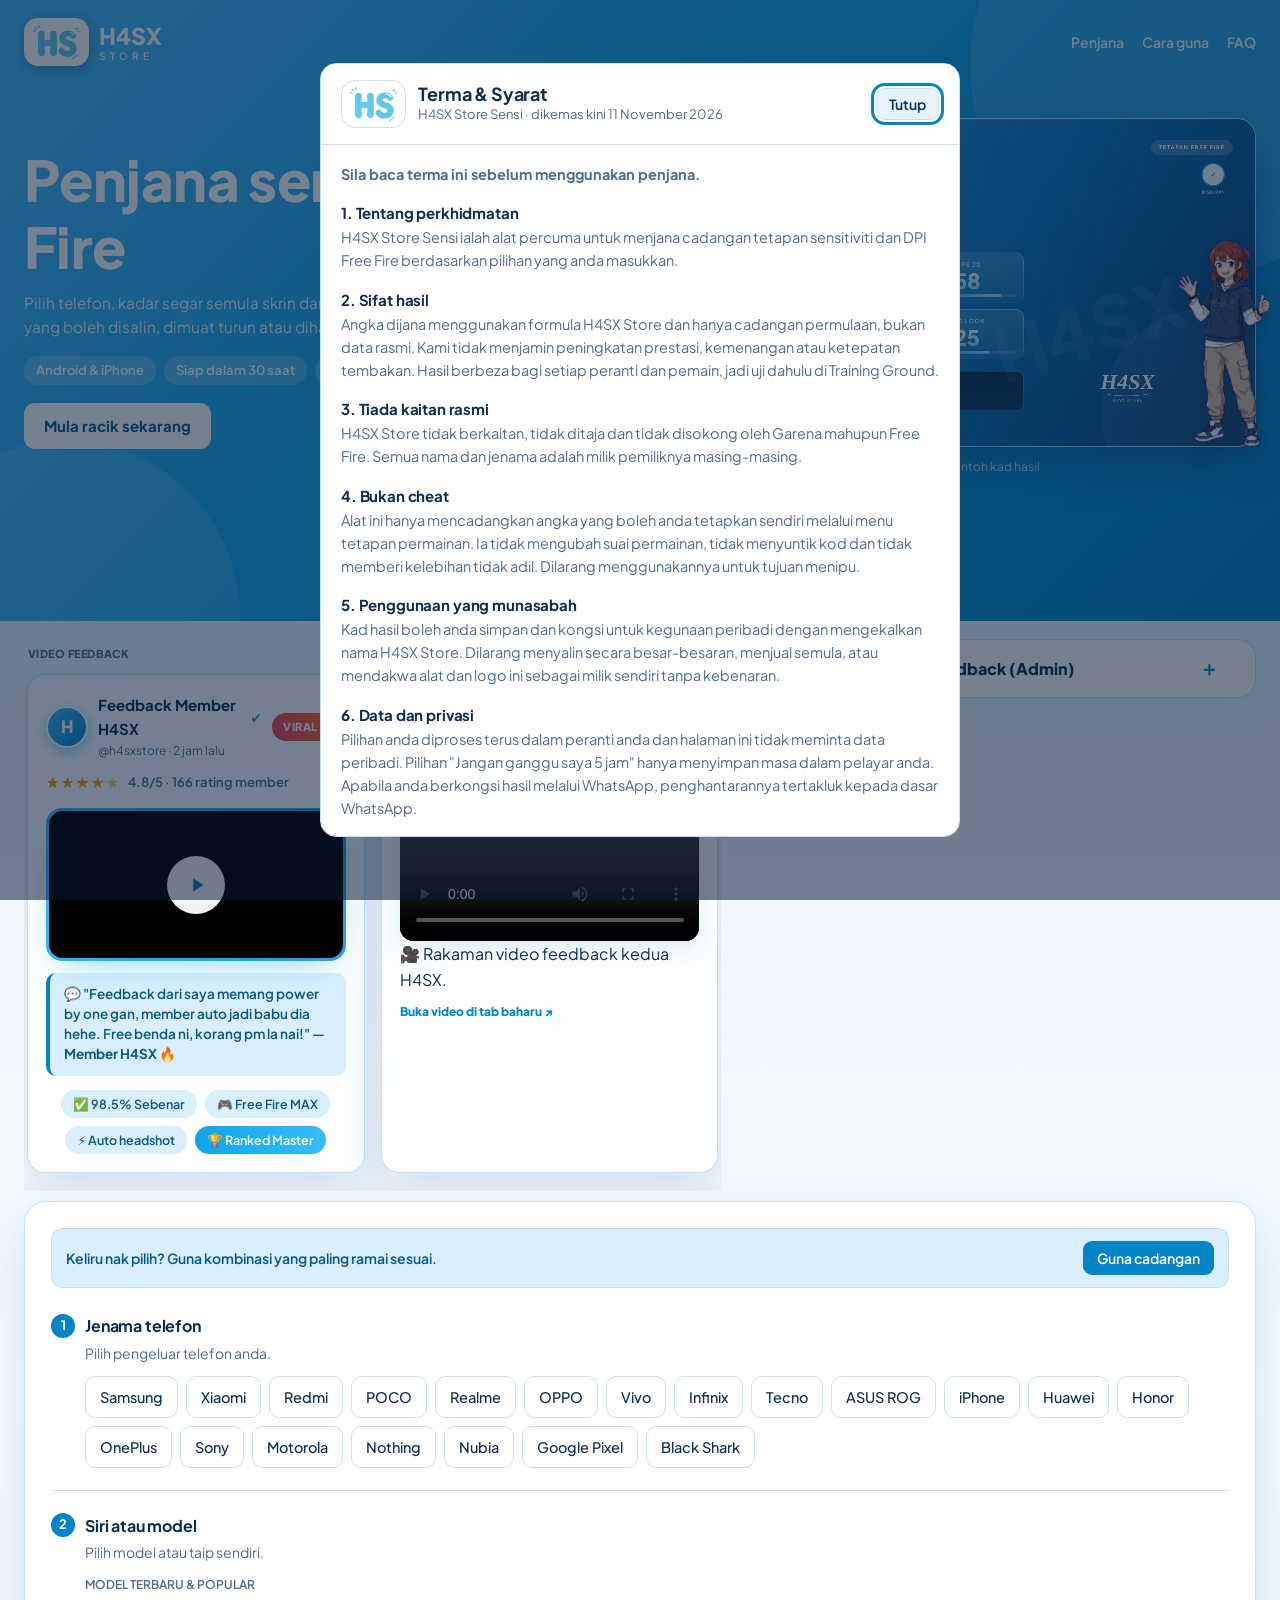
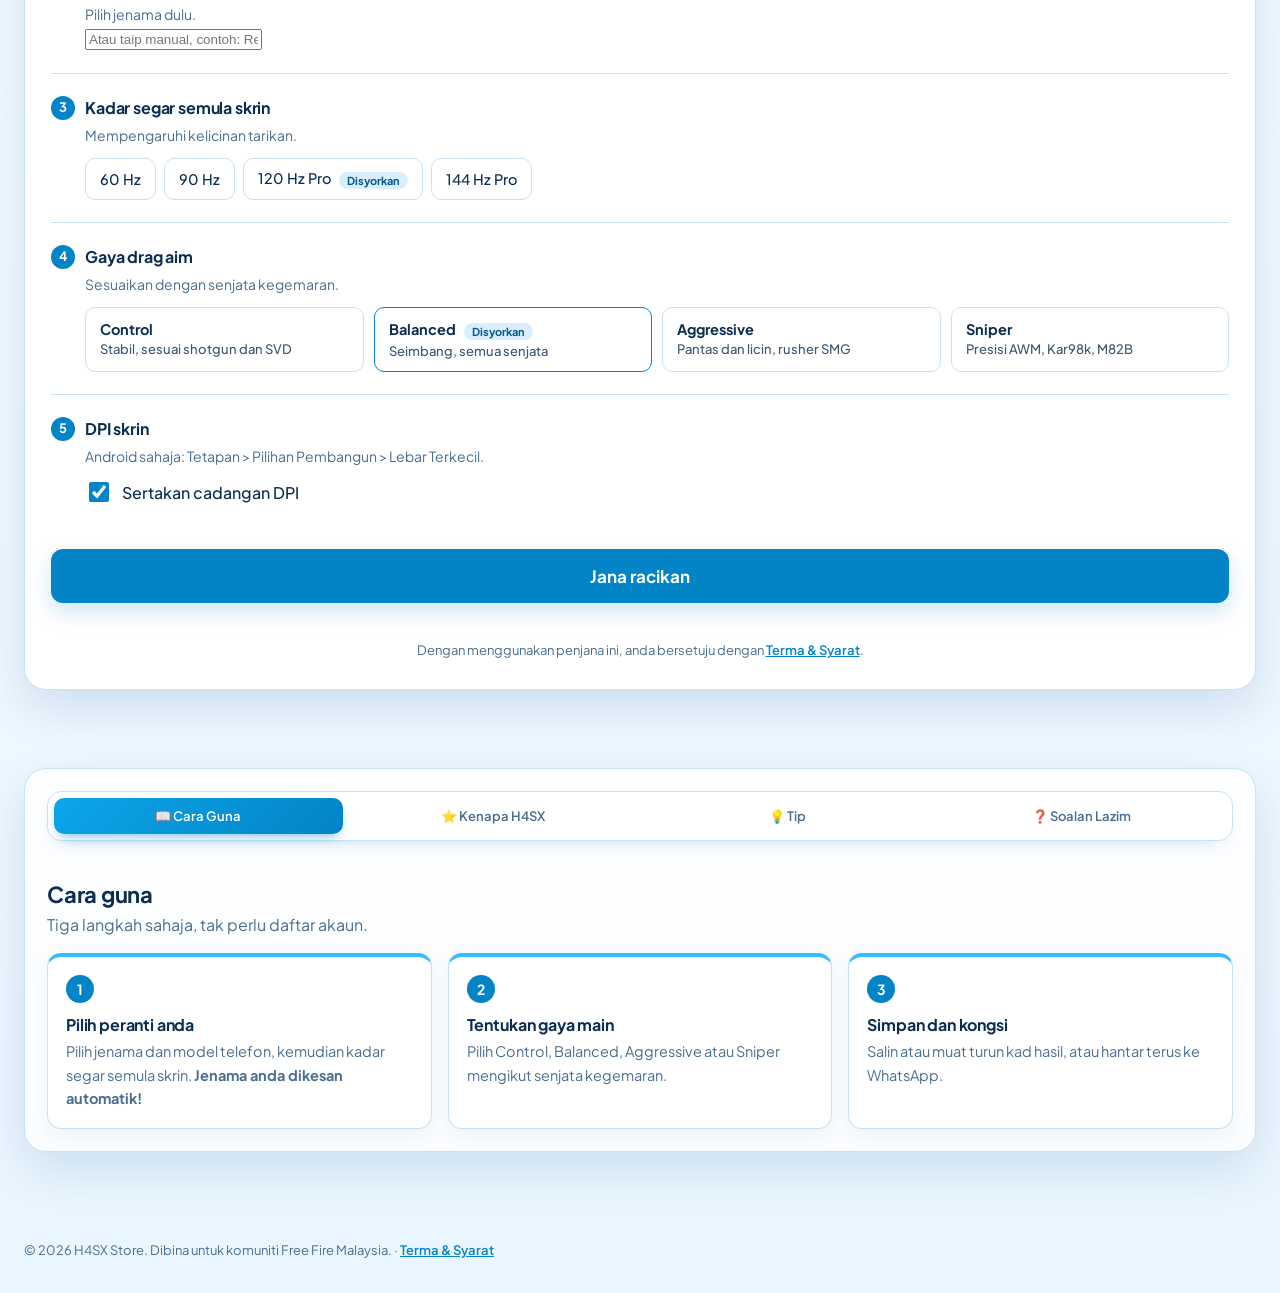
==== commit 8ca1138f: "Update index.htm" ====
--- a/index.htm
+++ b/index.htm
@@ -518,7 +518,7 @@
 <dialog id=tnc aria-labelledby=tncT>
 <div class=dh>
 <img class="mark logoimg" alt="Logo H4SX Store" width=360 height=258>
-<div><h2 id=tncT>Terma &amp; Syarat</h2><p>H4SX Store Sensi · dikemas kini 10 November 2026</p></div>
+<div><h2 id=tncT>Terma &amp; Syarat</h2><p>H4SX Store Sensi · dikemas kini 11 November 2026</p></div>
 <button type=button class="x close-tnc">Tutup</button>
 </div>
 <div class=db>
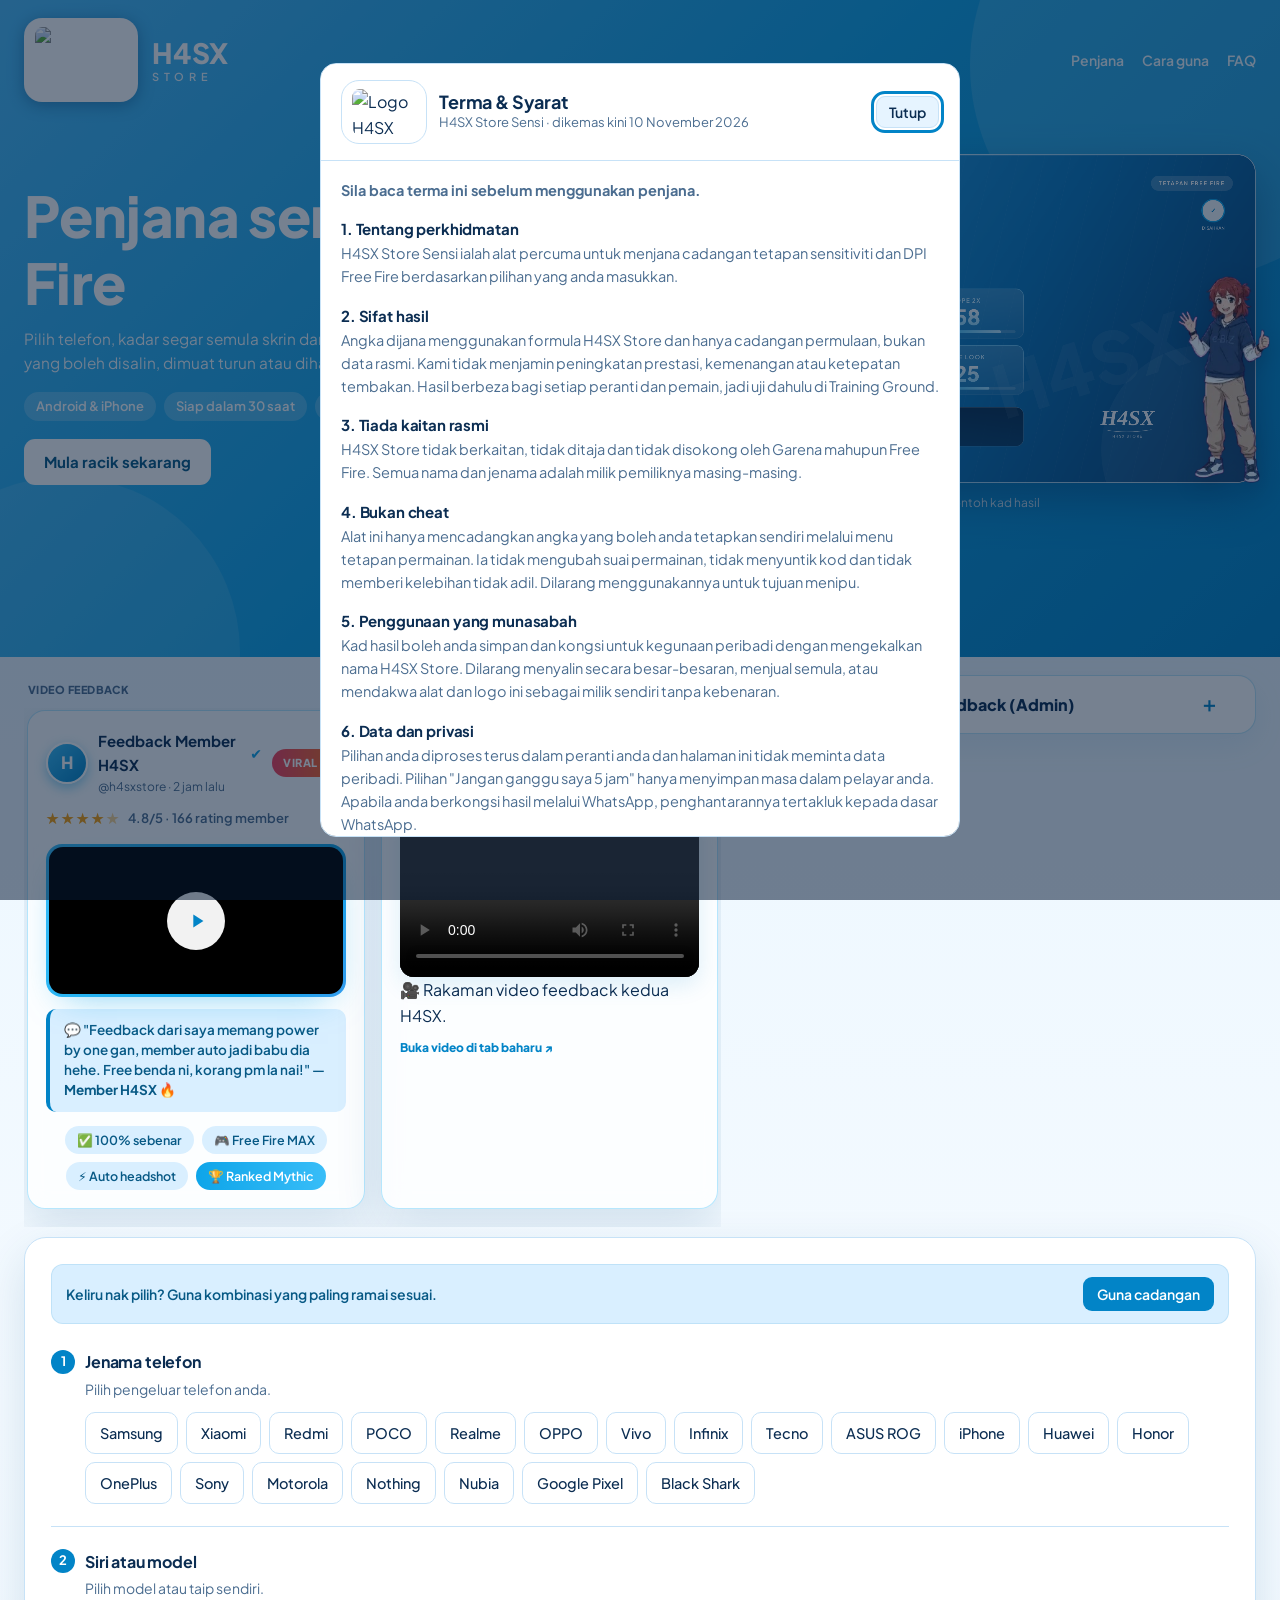
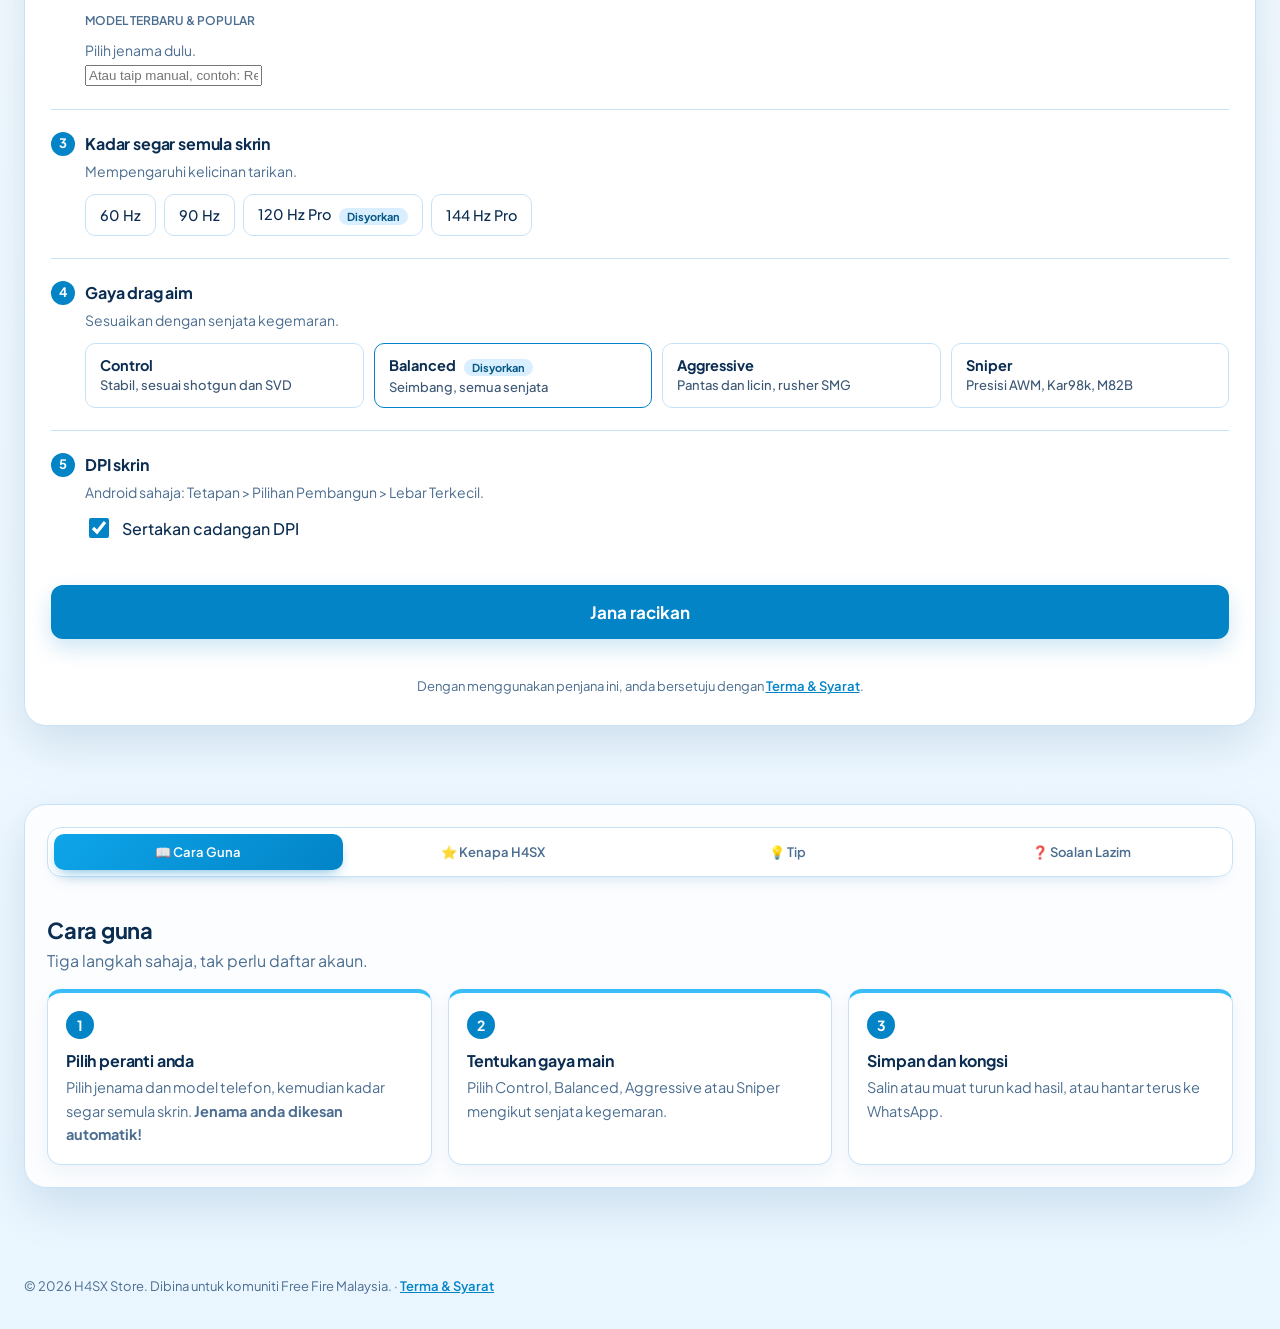
==== commit 2879b632: "Update index.htm" ====
--- a/index.htm
+++ b/index.htm
@@ -5,9 +5,24 @@
 <meta name=viewport content="width=device-width,initial-scale=1,viewport-fit=cover">
 <title>H4SX Store Sensi — Penjana Sensitiviti & DPI Free Fire</title>
 <meta name=description content="Penjana sensitiviti dan DPI Free Fire daripada H4SX Store. Hasilnya berupa kad gambar yang boleh disalin, dimuat turun dan dihantar ke WhatsApp.">
+<link rel="icon" type="image/png" href="h4sx-favicon.png">
 <link rel="icon" type="image/png" href="https://i.ibb.co/hRvPtY4c/Screenshot-o.png">
 <link rel=stylesheet href="https://fonts.googleapis.com/css2?family=Plus+Jakarta+Sans:wght@400;500;600;800&display=swap">
-<style>:root{--bg:#e6f4ff;--surface:#fff;--ink:#0b2d52;--muted:#4b6d90;--line:#c7e2f7;--sky:#0284c7;--sky-ink:#fff;--soft:#d9efff;--soft-ink:#075985;--err:#d03a2f;box-sizing:border-box;padding-top:env(safe-area-inset-top,0);padding-bottom:env(safe-area-inset-bottom,0)}html{scroll-padding-top:env(safe-area-inset-top,0px)}*,::after,::before{box-sizing:inherit}body{margin:0;background:var(--bg);color:var(--ink);font:400 16px/1.6 "Plus Jakarta Sans",system-ui,sans-serif}h1,h2,h3{margin:0;line-height:1.2;letter-spacing:-.01em}.wrap{max-width:800px;margin:0 auto;padding:0 18px}header.top{display:flex;justify-content:space-between;align-items:center;padding:18px 0}.logo{display:flex;align-items:center;gap:10px;font-weight:800;font-size:19px}.mark{height:48px;width:auto;display:block;flex:none;background:#fff;border-radius:14px;padding:6px 8px;border:1px solid rgba(255,255,255,.7)}.dh .mark{border-color:var(--line)}.band .mark{filter:drop-shadow(0 3px 8px rgba(3,50,100,.4))}.wm{display:flex;flex-direction:column;line-height:1;font-size:23px;letter-spacing:-.01em}.wm small{font-size:10px;letter-spacing:.42em;font-weight:600;margin-top:4px;opacity:.9}.top span.tag{font-size:13px;color:var(--muted);font-weight:500}.hero{padding:22px 0 24px}.hero h1{font-size:clamp(30px,7vw,44px);font-weight:800}.hero p{margin:10px 0 0;color:var(--muted);max-width:50ch}.hero .chips{display:flex;flex-wrap:wrap;gap:8px;margin-top:16px}.hero .chips i{font-style:normal;font-size:13px;font-weight:600;background:var(--soft);color:var(--soft-ink);border-radius:999px;padding:4px 12px}.panel{background:var(--surface);border:1px solid var(--line);border-radius:16px;padding:6px 20px 22px}.quick{display:flex;justify-content:space-between;align-items:center;gap:10px;flex-wrap:wrap;margin:14px 0 4px;padding:12px 14px;background:var(--soft);border-radius:12px}.quick p{margin:0;font-size:14px;color:var(--soft-ink);font-weight:600}.quick button{font:600 14px "Plus Jakarta Sans",sans-serif;background:var(--sky);color:var(--sky-ink);border:0;border-radius:9px;padding:8px 14px;cursor:pointer}.step{padding:20px 0;border-bottom:1px solid var(--line)}.step h3{font-size:16px;display:flex;align-items:center;gap:10px}.step h3 b{width:24px;height:24px;border-radius:50%;background:var(--soft);color:var(--soft-ink);font-size:13px;display:grid;place-items:center}.step small{display:block;color:var(--muted);font-size:14px;margin:4px 0 12px 34px}.step>.opts,.step>.styles,.step>.sub,.step>input,.step>label{margin-left:34px}.sub{font-size:12px;font-weight:600;color:var(--muted);margin-bottom:8px}.opts{display:flex;flex-wrap:wrap;gap:8px}.opt{position:relative;font:500 14.5px "Plus Jakarta Sans",sans-serif;color:var(--ink);background:var(--surface);border:1px solid var(--line);border-radius:10px;padding:9px 14px;cursor:pointer;text-align:left;transition:border-color .15s,background .15s}.opt:hover{border-color:var(--sky)}.opt[aria-pressed=true]{background:var(--sky);color:var(--sky-ink);border-color:var(--sky)}.act:focus-visible,.go:focus-visible,.opt:focus-visible,.quick button:focus-visible,input:focus-visible{outline:3px solid var(--sky);outline-offset:2px}.badge{display:inline-block;font-size:11px;font-weight:700;line-height:1;background:var(--soft);color:var(--soft-ink);border-radius:999px;padding:3px 8px;margin-left:8px;vertical-align:middle}.opt[aria-pressed=true] .badge{background:rgba(255,255,255,.22);color:inherit}.styles{display:grid;grid-template-columns:repeat(auto-fit,minmax(200px,1fr));gap:10px}.styles .opt{display:flex;flex-direction:column;gap:3px;padding:12px 14px}.styles .opt .t{font-weight:700}.styles .opt em{font-style:normal;font-size:13px;opacity:.8}.styles .opt.rec{border-color:var(--sky)}input[type=text]{width:calc(100% - 34px);margin-top:10px;font:inherit;color:var(--ink);background:var(--surface);border:1px solid var(--line);border-radius:10px;padding:10px 14px}.sw{display:flex;align-items:center;gap:10px;font-weight:500}.sw input{width:20px;height:20px;accent-color:var(--sky)}.go{width:100%;margin-top:22px;font:700 17px "Plus Jakarta Sans",sans-serif;color:var(--sky-ink);background:var(--sky);border:0;border-radius:12px;padding:15px;cursor:pointer;transition:filter .15s}.go:hover{filter:brightness(1.08)}.err{color:var(--err);font-weight:600;min-height:1.5em;margin:10px 0 0;font-size:14px}#result{margin:30px 0 0}#result[hidden]{display:none}#result h2{font-size:22px}#result>p{color:var(--muted);margin:2px 0 14px;font-size:14px}.cardbox{border-radius:22px;padding:10px;background:#fff;border:1px solid var(--line);box-shadow:0 22px 44px -26px rgba(3,105,161,.5)}canvas{display:block;width:100%;height:auto}.actions{display:grid;grid-template-columns:repeat(auto-fit,minmax(160px,1fr));gap:10px;margin-top:12px}.act{font:600 15px "Plus Jakarta Sans",sans-serif;color:var(--ink);background:var(--surface);border:1px solid var(--line);border-radius:12px;padding:12px 14px;cursor:pointer;transition:border-color .15s}.act:hover{border-color:var(--sky)}.act.wa{background:#1b9a4f;color:#fff;border-color:transparent}.note{font-size:13px;color:var(--muted);margin-top:12px}.toast{position:fixed;left:50%;bottom:calc(20px + env(safe-area-inset-bottom,0px));transform:translate(-50%,24px);opacity:0;background:var(--ink);color:var(--bg);padding:10px 18px;border-radius:999px;font-weight:600;font-size:14px;transition:.25s;pointer-events:none;max-width:90vw;text-align:center}.toast.on{opacity:1;transform:translate(-50%,0)}footer{padding:36px 0 28px;color:var(--muted);font-size:13px}.agree{font-size:13px;color:var(--muted);text-align:center;margin:6px 0 0}.linkbtn{background:0 0;border:0;padding:0;color:var(--sky);font:inherit;font-weight:600;cursor:pointer;text-decoration:underline}.linkbtn:focus-visible{outline:3px solid var(--sky);outline-offset:2px;border-radius:3px}dialog{border:1px solid var(--line);border-radius:16px;background:var(--surface);color:var(--ink);padding:0;width:min(640px,calc(100% - 28px));max-height:86vh}dialog::backdrop{background:rgba(7,26,54,.55)}.dh{display:flex;align-items:center;gap:12px;padding:16px 20px;border-bottom:1px solid var(--line);position:sticky;top:0;background:var(--surface)}.dh h2{font-size:18px}.dh p{margin:0;font-size:13px;color:var(--muted)}.dh .x{margin-left:auto;font:600 14px "Plus Jakarta Sans",sans-serif;color:var(--ink);background:var(--bg);border:1px solid var(--line);border-radius:9px;padding:6px 12px;cursor:pointer}.db{padding:4px 20px 22px}.db h3{font-size:15px;margin:18px 0 4px}.db p{margin:0;color:var(--muted);font-size:14.5px}.db .ok{width:100%;margin-top:22px;font:700 16px "Plus Jakarta Sans",sans-serif;color:var(--sky-ink);background:var(--sky);border:0;border-radius:12px;padding:13px;cursor:pointer}.db .ok:focus-visible,.dh .x:focus-visible{outline:3px solid var(--sky);outline-offset:2px}.nav{display:flex;gap:18px}.nav a{color:var(--muted);font-size:14px;font-weight:600;text-decoration:none}.nav a:hover{color:var(--sky)}.hg{display:grid;grid-template-columns:minmax(0,1fr) 360px;gap:28px;align-items:center}.pv{margin:0;text-align:center}.pv canvas{filter:drop-shadow(0 18px 22px rgba(3,50,100,.4))}.pv figcaption{font-size:12px;color:rgba(255,255,255,.9);margin-top:10px}.cta{display:inline-block;margin-top:18px;background:var(--sky);color:var(--sky-ink);font-weight:700;font-size:15px;text-decoration:none;border-radius:11px;padding:11px 20px}.cta:hover{filter:brightness(1.08)}.cta:focus-visible,.nav a:focus-visible,summary:focus-visible{outline:3px solid var(--sky);outline-offset:2px}.sec{margin-top:52px}.sec h2{font-size:24px}.lead{color:var(--muted);margin:4px 0 16px}.cards{display:grid;grid-template-columns:repeat(3,1fr);gap:12px;margin-top:14px}.cards.two{grid-template-columns:repeat(2,1fr)}.card{background:var(--surface);border:1px solid var(--line);border-radius:14px;padding:18px}.card h3{font-size:16px;margin-bottom:6px}.card p{margin:0;color:var(--muted);font-size:14.5px}.n{display:grid;place-items:center;width:28px;height:28px;border-radius:50%;background:var(--sky);color:var(--sky-ink);font-size:14px;margin-bottom:12px}.tips{list-style:none;margin:14px 0 0;padding:0;display:grid;gap:10px}.tips li{background:var(--surface);border:1px solid var(--line);border-left:4px solid var(--sky);border-radius:10px;padding:12px 16px;font-size:14.5px;color:var(--muted)}.tips b{color:var(--ink)}details{background:var(--surface);border:1px solid var(--line);border-radius:12px;margin-top:10px;padding:0 16px}summary{cursor:pointer;font-weight:600;padding:14px 0;list-style:none;display:flex;justify-content:space-between;gap:12px}summary::-webkit-details-marker{display:none}summary::after{content:"+";color:var(--sky);font-size:20px;line-height:1}details[open] summary::after{content:"−"}details p{margin:0 0 14px;color:var(--muted);font-size:14.5px}.sec.bn{display:flex;justify-content:space-between;align-items:center;gap:16px;flex-wrap:wrap;background:var(--soft);border-radius:16px;padding:22px}.sec.bn[hidden]{display:none}.sec.bn .cta{margin:0}@media (max-width:640px){.hg{grid-template-columns:1fr}.pv{order:2;max-width:340px;margin:10px auto 0}.cards,.cards.two{grid-template-columns:1fr}.nav{gap:12px}.nav a:nth-child(2){display:none}}.pv{position:relative}.hg{gap:28px 36px}.m1{position:absolute;right:-14px;bottom:30px;width:92px;height:auto;z-index:2;filter:drop-shadow(0 6px 10px rgba(7,26,54,.25))}.rh{display:flex;align-items:flex-end;justify-content:space-between;gap:12px;margin-bottom:6px}.rh>div:first-child>p{margin:2px 0 8px;color:var(--muted);font-size:14px}.say{display:flex;align-items:flex-end;gap:8px}.bub{background:var(--soft);color:var(--soft-ink);font-size:13px;font-weight:600;line-height:1.4;border-radius:12px 12px 2px 12px;padding:8px 12px;margin-bottom:44px;max-width:150px}.m2{height:130px;width:auto;filter:drop-shadow(0 6px 10px rgba(7,26,54,.2))}@media (max-width:640px){.m1{right:-6px;bottom:28px;width:72px}.bub{max-width:120px;font-size:12px}.m2{height:110px}}.dbtn{display:grid;gap:10px;margin-top:22px}.dbtn .ok{margin-top:0}.ghost{font:600 14px "Plus Jakarta Sans",sans-serif;background:0 0;color:var(--muted);border:1px solid var(--line);border-radius:12px;padding:11px;cursor:pointer}.ghost:hover{border-color:var(--sky);color:var(--ink)}.ghost:focus-visible{outline:3px solid var(--sky);outline-offset:2px}.band{background:linear-gradient(135deg,#4cbcf8 0,#0ea5e9 48%,#0284c7 100%);color:#fff;padding-bottom:86px;position:relative;overflow:hidden}.band::before{content:"";position:absolute;right:-120px;top:-150px;width:430px;height:430px;border-radius:50%;background:rgba(255,255,255,.13)}.band::after{content:"";position:absolute;left:-110px;bottom:-170px;width:350px;height:350px;border-radius:50%;background:rgba(255,255,255,.1)}.band .wrap{position:relative;z-index:1}.band .logo,.band .nav a{color:#fff}.band .nav a{opacity:.92}.band .nav a:hover{color:#fff;text-decoration:underline}.band .hero p{color:rgba(255,255,255,.94)}.band .hero .chips i{background:rgba(255,255,255,.22);color:#fff}.band .cta{background:#fff;color:#075985}.band .cta:focus-visible,.band .nav a:focus-visible{outline-color:#fff}.panel{margin-top:-56px;position:relative;z-index:2;box-shadow:0 26px 50px -26px rgba(3,105,161,.5)}.card{border-top:4px solid #38bdf8}.step h3 b{background:var(--sky);color:#fff}@media (prefers-reduced-motion:reduce){*{transition:none!important}}</style>
+<style>:root{--bg:#e6f4ff;--surface:#fff;--ink:#0b2d52;--muted:#4b6d90;--line:#c7e2f7;--sky:#0284c7;--sky-ink:#fff;--soft:#d9efff;--soft-ink:#075985;--err:#d03a2f;box-sizing:border-box;padding-top:env(safe-area-inset-top,0);padding-bottom:env(safe-area-inset-bottom,0)}html{scroll-padding-top:env(safe-area-inset-top,0px)}*,::after,::before{box-sizing:inherit}body{margin:0;background:var(--bg);color:var(--ink);font:400 16px/1.6 "Plus Jakarta Sans",system-ui,sans-serif}h1,h2,h3{margin:0;line-height:1.2;letter-spacing:-.01em}.wrap{max-width:800px;margin:0 auto;padding:0 18px}header.top{display:flex;justify-content:space-between;align-items:center;padding:18px 0}.logo{display:flex;align-items:center;gap:10px;font-weight:800;font-size:19px}.mark{height:48px;width:auto;display:block;flex:none;background:#fff;border-radius:14px;padding:6px 8px;border:1px solid rgba(255,255,255,.7)}.dh .mark{border-color:var(--line)}.band .mark{filter:drop-shadow(0 3px 8px rgba(3,50,100,.4))}.wm{display:flex;flex-direction:column;line-height:1;font-size:23px;letter-spacing:-.01em}.wm small{font-size:10px;letter-spacing:.42em;font-weight:600;margin-top:4px;opacity:.9}.top span.tag{font-size:13px;color:var(--muted);font-weight:500}.hero{padding:22px 0 24px}.hero h1{font-size:clamp(30px,7vw,44px);font-weight:800}.hero p{margin:10px 0 0;color:var(--muted);max-width:50ch}.hero .chips{display:flex;flex-wrap:wrap;gap:8px;margin-top:16px}.hero .chips i{font-style:normal;font-size:13px;font-weight:600;background:var(--soft);color:var(--soft-ink);border-radius:999px;padding:4px 12px}.panel{background:var(--surface);border:1px solid var(--line);border-radius:16px;padding:6px 20px 22px}.quick{display:flex;justify-content:space-between;align-items:center;gap:10px;flex-wrap:wrap;margin:14px 0 4px;padding:12px 14px;background:var(--soft);border-radius:12px}.quick p{margin:0;font-size:14px;color:var(--soft-ink);font-weight:600}.quick button{font:600 14px "Plus Jakarta Sans",sans-serif;background:var(--sky);color:var(--sky-ink);border:0;border-radius:9px;padding:8px 14px;cursor:pointer}.step{padding:20px 0;border-bottom:1px solid var(--line)}.step h3{font-size:16px;display:flex;align-items:center;gap:10px}.step h3 b{width:24px;height:24px;border-radius:50%;background:var(--soft);color:var(--soft-ink);font-size:13px;display:grid;place-items:center}.step small{display:block;color:var(--muted);font-size:14px;margin:4px 0 12px 34px}.step>.opts,.step>.styles,.step>.sub,.step>input,.step>label{margin-left:34px}.sub{font-size:12px;font-weight:600;color:var(--muted);margin-bottom:8px}.opts{display:flex;flex-wrap:wrap;gap:8px}.opt{position:relative;font:500 14.5px "Plus Jakarta Sans",sans-serif;color:var(--ink);background:var(--surface);border:1px solid var(--line);border-radius:10px;padding:9px 14px;cursor:pointer;text-align:left;transition:border-color .15s,background .15s}.opt:hover{border-color:var(--sky)}.opt[aria-pressed=true]{background:var(--sky);color:var(--sky-ink);border-color:var(--sky)}.act:focus-visible,.go:focus-visible,.opt:focus-visible,.quick button:focus-visible,input:focus-visible{outline:3px solid var(--sky);outline-offset:2px}.badge{display:inline-block;font-size:11px;font-weight:700;line-height:1;background:var(--soft);color:var(--soft-ink);border-radius:999px;padding:3px 8px;margin-left:8px;vertical-align:middle}.opt[aria-pressed=true] .badge{background:rgba(255,255,255,.22);color:inherit}.styles{display:grid;grid-template-columns:repeat(auto-fit,minmax(200px,1fr));gap:10px}.styles .opt{display:flex;flex-direction:column;gap:3px;padding:12px 14px}.styles .opt .t{font-weight:700}.styles .opt em{font-style:normal;font-size:13px;opacity:.8}.styles .opt.rec{border-color:var(--sky)}input[type=text]{width:calc(100% - 34px);margin-top:10px;font:inherit;color:var(--ink);background:var(--surface);border:1px solid var(--line);border-radius:10px;padding:10px 14px}.sw{display:flex;align-items:center;gap:10px;font-weight:500}.sw input{width:20px;height:20px;accent-color:var(--sky)}.go{width:100%;margin-top:22px;font:700 17px "Plus Jakarta Sans",sans-serif;color:var(--sky-ink);background:var(--sky);border:0;border-radius:12px;padding:15px;cursor:pointer;transition:filter .15s}.go:hover{filter:brightness(1.08)}.err{color:var(--err);font-weight:600;min-height:1.5em;margin:10px 0 0;font-size:14px}#result{margin:30px 0 0}#result[hidden]{display:none}#result h2{font-size:22px}#result>p{color:var(--muted);margin:2px 0 14px;font-size:14px}.cardbox{border-radius:22px;padding:10px;background:#fff;border:1px solid var(--line);box-shadow:0 22px 44px -26px rgba(3,105,161,.5)}canvas{display:block;width:100%;height:auto}.actions{display:grid;grid-template-columns:repeat(auto-fit,minmax(160px,1fr));gap:10px;margin-top:12px}.act{font:600 15px "Plus Jakarta Sans",sans-serif;color:var(--ink);background:var(--surface);border:1px solid var(--line);border-radius:12px;padding:12px 14px;cursor:pointer;transition:border-color .15s}.act:hover{border-color:var(--sky)}.act.wa{background:#1b9a4f;color:#fff;border-color:transparent}.note{font-size:13px;color:var(--muted);margin-top:12px}.toast{position:fixed;left:50%;bottom:calc(20px + env(safe-area-inset-bottom,0px));transform:translate(-50%,24px);opacity:0;background:var(--ink);color:var(--bg);padding:10px 18px;border-radius:999px;font-weight:600;font-size:14px;transition:.25s;pointer-events:none;max-width:90vw;text-align:center}.toast.on{opacity:1;transform:translate(-50%,0)}footer{padding:36px 0 28px;color:var(--muted);font-size:13px}.agree{font-size:13px;color:var(--muted);text-align:center;margin:6px 0 0}.linkbtn{background:0 0;border:0;padding:0;color:var(--sky);font:inherit;font-weight:600;cursor:pointer;text-decoration:underline}.linkbtn:focus-visible{outline:3px solid var(--sky);outline-offset:2px;border-radius:3px}dialog{border:1px solid var(--line);border-radius:16px;background:var(--surface);color:var(--ink);padding:0;width:min(640px,calc(100% - 28px));max-height:86vh}dialog::backdrop{background:rgba(7,26,54,.55)}.dh{display:flex;align-items:center;gap:12px;padding:16px 20px;border-bottom:1px solid var(--line);position:sticky;top:0;background:var(--surface)}.dh h2{font-size:18px}.dh p{margin:0;font-size:13px;color:var(--muted)}.dh .x{margin-left:auto;font:600 14px "Plus Jakarta Sans",sans-serif;color:var(--ink);background:var(--bg);border:1px solid var(--line);border-radius:9px;padding:6px 12px;cursor:pointer}.db{padding:4px 20px 22px}.db h3{font-size:15px;margin:18px 0 4px}.db p{margin:0;color:var(--muted);font-size:14.5px}.db .ok{width:100%;margin-top:22px;font:700 16px "Plus Jakarta Sans",sans-serif;color:var(--sky-ink);background:var(--sky);border:0;border-radius:12px;padding:13px;cursor:pointer}.db .ok:focus-visible,.dh .x:focus-visible{outline:3px solid var(--sky);outline-offset:2px}.nav{display:flex;gap:18px}.nav a{color:var(--muted);font-size:14px;font-weight:600;text-decoration:none}.nav a:hover{color:var(--sky)}.hg{display:grid;grid-template-columns:minmax(0,1fr) 360px;gap:28px;align-items:center}.pv{margin:0;text-align:center}.pv canvas{filter:drop-shadow(0 18px 22px rgba(3,50,100,.4))}.pv figcaption{font-size:12px;color:rgba(255,255,255,.9);margin-top:10px}.cta{display:inline-block;margin-top:18px;background:var(--sky);color:var(--sky-ink);font-weight:700;font-size:15px;text-decoration:none;border-radius:11px;padding:11px 20px}.cta:hover{filter:brightness(1.08)}.cta:focus-visible,.nav a:focus-visible,summary:focus-visible{outline:3px solid var(--sky);outline-offset:2px}.sec{margin-top:52px}.sec h2{font-size:24px}.lead{color:var(--muted);margin:4px 0 16px}.cards{display:grid;grid-template-columns:repeat(3,1fr);gap:12px;margin-top:14px}.cards.two{grid-template-columns:repeat(2,1fr)}.card{background:var(--surface);border:1px solid var(--line);border-radius:14px;padding:18px}.card h3{font-size:16px;margin-bottom:6px}.card p{margin:0;color:var(--muted);font-size:14.5px}.n{display:grid;place-items:center;width:28px;height:28px;border-radius:50%;background:var(--sky);color:var(--sky-ink);font-size:14px;margin-bottom:12px}.tips{list-style:none;margin:14px 0 0;padding:0;display:grid;gap:10px}.tips li{background:var(--surface);border:1px solid var(--line);border-left:4px solid var(--sky);border-radius:10px;padding:12px 16px;font-size:14.5px;color:var(--muted)}.tips b{color:var(--ink)}details{background:var(--surface);border:1px solid var(--line);border-radius:12px;margin-top:10px;padding:0 16px}summary{cursor:pointer;font-weight:600;padding:14px 0;list-style:none;display:flex;justify-content:space-between;gap:12px}summary::-webkit-details-marker{display:none}summary::after{content:"+";color:var(--sky);font-size:20px;line-height:1}details[open] summary::after{content:"−"}details p{margin:0 0 14px;color:var(--muted);font-size:14.5px}.sec.bn{display:flex;justify-content:space-between;align-items:center;gap:16px;flex-wrap:wrap;background:var(--soft);border-radius:16px;padding:22px}.sec.bn[hidden]{display:none}.sec.bn .cta{margin:0}@media (max-width:640px){.hg{grid-template-columns:1fr}.pv{order:2;max-width:340px;margin:10px auto 0}.cards,.cards.two{grid-template-columns:1fr}.nav{gap:12px}.nav a:nth-child(2){display:none}}.pv{position:relative}.hg{gap:28px 36px}.m1{position:absolute;right:-14px;bottom:30px;width:92px;height:auto;z-index:2;filter:drop-shadow(0 6px 10px rgba(7,26,54,.25))}.rh{display:flex;align-items:flex-end;justify-content:space-between;gap:12px;margin-bottom:6px}.rh>div:first-child>p{margin:2px 0 8px;color:var(--muted);font-size:14px}.say{display:flex;align-items:flex-end;gap:8px}.bub{background:var(--soft);color:var(--soft-ink);font-size:13px;font-weight:600;line-height:1.4;border-radius:12px 12px 2px 12px;padding:8px 12px;margin-bottom:44px;max-width:150px}.m2{height:130px;width:auto;filter:drop-shadow(0 6px 10px rgba(7,26,54,.2))}@media (max-width:640px){.m1{right:-6px;bottom:28px;width:72px}.bub{max-width:120px;font-size:12px}.m2{height:110px}}.dbtn{display:grid;gap:10px;margin-top:22px}.dbtn .ok{margin-top:0}.ghost{font:600 14px "Plus Jakarta Sans",sans-serif;background:0 0;color:var(--muted);border:1px solid var(--line);border-radius:12px;padding:11px;cursor:pointer}.ghost:hover{border-color:var(--sky);color:var(--ink)}.ghost:focus-visible{outline:3px solid var(--sky);outline-offset:2px}.band{background:linear-gradient(135deg,#4cbcf8 0,#0ea5e9 48%,#0284c7 100%);color:#fff;padding-bottom:86px;position:relative;overflow:hidden}.band::before{content:"";position:absolute;right:-120px;top:-150px;width:430px;height:430px;border-radius:50%;background:rgba(255,255,255,.13)}.band::after{content:"";position:absolute;left:-110px;bottom:-170px;width:350px;height:350px;border-radius:50%;background:rgba(255,255,255,.1)}.band .wrap{position:relative;z-index:1}.band .logo,.band .nav a{color:#fff}.band .nav a{opacity:.92}.band .nav a:hover{color:#fff;text-decoration:underline}.band .hero p{color:rgba(255,255,255,.94)}.band .hero .chips i{background:rgba(255,255,255,.22);color:#fff}.band .cta{background:#fff;color:#075985}.band .cta:focus-visible,.band .nav a:focus-visible{outline-color:#fff}.panel{margin-top:-56px;position:relative;z-index:2;box-shadow:0 26px 50px -26px rgba(3,105,161,.5)}.card{border-top:4px solid #38bdf8}.step h3 b{background:var(--sky);color:#fff}@media (prefers-reduced-motion:reduce){*{transition:none!important}}
+/* === LOGO BESAR + ZOOM === */
+.mark{height:84px;border-radius:18px;padding:8px 10px;cursor:zoom-in;transition:transform .2s}
+.mark:hover{transform:scale(1.04)}
+.wm{font-size:28px}.wm small{font-size:11px}
+.logo{gap:14px}
+dialog .mark,.dh .mark{height:64px}
+@media (max-width:760px){.mark{height:64px;border-radius:14px;padding:6px 8px}.wm{font-size:23px}.wm small{font-size:10px}}
+@media (max-width:380px){.mark{height:54px}.wm{font-size:19px}}
+#lbx{position:fixed;inset:0;z-index:99999;background:rgba(5,25,50,.82);display:none;align-items:center;justify-content:center;padding:20px;cursor:zoom-out;backdrop-filter:blur(4px)}
+#lbx.on{display:flex}
+#lbx img{max-width:min(92vw,720px);max-height:82vh;width:auto;height:auto;background:#fff;border-radius:24px;padding:22px;box-shadow:0 20px 60px rgba(0,0,0,.45);transform:scale(.9);transition:transform .2s}
+#lbx.on img{transform:scale(1)}
+#lbx .lx{position:absolute;top:calc(14px + env(safe-area-inset-top,0px));right:16px;background:#fff;color:#0b2d52;border:0;border-radius:999px;padding:8px 16px;font-weight:700;font-size:14px;cursor:pointer}
+</style>
 <style id="h4sx-responsive-upgrade">
 /* ===== H4SX RESPONSIVE UPGRADE: FULL DESKTOP + PREMIUM MOBILE ===== */
 :root {
@@ -290,10 +305,10 @@
 💬 "Feedback dari saya memang power by one gan, member auto jadi babu dia hehe. Free benda ni, korang pm la nai!" — <b>Member H4SX</b> 🔥
 </div>
 <div style="display:flex;flex-wrap:wrap;gap:8px;margin-top:14px;justify-content:center;">
-<i style="font-style:normal;font-size:12.5px;font-weight:600;background:var(--soft);color:var(--soft-ink);border-radius:999px;padding:4px 12px;">✅ 98.5% Sebenar</i>
+<i style="font-style:normal;font-size:12.5px;font-weight:600;background:var(--soft);color:var(--soft-ink);border-radius:999px;padding:4px 12px;">✅ 100% sebenar</i>
 <i style="font-style:normal;font-size:12.5px;font-weight:600;background:var(--soft);color:var(--soft-ink);border-radius:999px;padding:4px 12px;">🎮 Free Fire MAX</i>
 <i style="font-style:normal;font-size:12.5px;font-weight:600;background:var(--soft);color:var(--soft-ink);border-radius:999px;padding:4px 12px;">⚡ Auto headshot</i>
-<i style="font-style:normal;font-size:12.5px;font-weight:600;background:linear-gradient(90deg,#0ea5e9,#38bdf8);color:#fff;border-radius:999px;padding:4px 12px;">🏆 Ranked Master</i>
+<i style="font-style:normal;font-size:12.5px;font-weight:600;background:linear-gradient(90deg,#0ea5e9,#38bdf8);color:#fff;border-radius:999px;padding:4px 12px;">🏆 Ranked Mythic</i>
 </div>
 </section>
 <section class="feedback-video h4-fadein h4-static-feedback h4-feedback-second" aria-label="Video feedback kedua">
@@ -518,7 +533,7 @@
 <dialog id=tnc aria-labelledby=tncT>
 <div class=dh>
 <img class="mark logoimg" alt="Logo H4SX Store" width=360 height=258>
-<div><h2 id=tncT>Terma &amp; Syarat</h2><p>H4SX Store Sensi · dikemas kini 11 November 2026</p></div>
+<div><h2 id=tncT>Terma &amp; Syarat</h2><p>H4SX Store Sensi · dikemas kini 10 November 2026</p></div>
 <button type=button class="x close-tnc">Tutup</button>
 </div>
 <div class=db>
@@ -561,10 +576,10 @@
 A.fillStyle="rgba(125,211,252,.10)",A.beginPath(),A.arc(120,60,280,0,2*Math.PI),A.fill();
 A.fillStyle="rgba(255,255,255,.06)",A.beginPath(),A.arc(1450,900,320,0,2*Math.PI),A.fill();
 let holo=A.createLinearGradient(0,0,r,0);holo.addColorStop(0,"rgba(255,255,255,0)"),holo.addColorStop(.5,"rgba(255,255,255,.16)"),holo.addColorStop(1,"rgba(255,255,255,0)");A.fillStyle=holo,A.fillRect(0,0,r,6);
-if(logoReady){A.fillStyle="#fff",rr(A,66,62,124,124,30),A.fill();const t=Math.min(98/logoImg.width,98/logoImg.height),e=logoImg.width*t,a=logoImg.height*t;A.drawImage(logoImg,128-e/2,124-a/2,e,a);}
-A.fillStyle="#fff",A.font="800 46px "+n,A.fillText("H4SX SENSI",214,118);
-A.font="600 17px "+n,A.letterSpacing="5px",A.globalAlpha=.85,A.fillText("KAD RACIKAN SENSI",216,152),A.globalAlpha=1,A.letterSpacing="0px";
-A.font="800 16px "+n,A.letterSpacing="2px";const pb="★ PRO META 2026",pbw=A.measureText(pb).width+36;let pg=A.createLinearGradient(214,170,214+pbw,170);pg.addColorStop(0,"#fcd34d"),pg.addColorStop(.5,"#f59e0b"),pg.addColorStop(1,"#fcd34d");A.fillStyle=pg,rr(A,214,170,pbw,34,17),A.fill(),A.fillStyle="#451a03",A.fillText(pb,214+18,193),A.letterSpacing="0px";
+if(logoReady){if(!window.__lc){try{const c=document.createElement("canvas");c.width=logoImg.width;c.height=logoImg.height;const x=c.getContext("2d");x.drawImage(logoImg,0,0);const d=x.getImageData(0,0,c.width,c.height),q=d.data;for(let i=0;i<q.length;i+=4){const m=Math.min(q[i],q[i+1],q[i+2]);if(m>245)q[i+3]=0;else if(m>225)q[i+3]=Math.round(q[i+3]*(245-m)/20)}x.putImageData(d,0,0);window.__lc=c}catch(_){window.__lc=logoImg}}const L=window.__lc,t=Math.min(190/L.width,150/L.height),e=L.width*t,a=L.height*t;A.save();A.shadowColor="rgba(56,182,255,.55)";A.shadowBlur=22;A.drawImage(L,150-e/2,117-a/2,e,a);A.restore();}
+A.fillStyle="#fff",A.font="800 46px "+n,A.fillText("H4SX SENSI",270,112);
+A.font="600 17px "+n,A.letterSpacing="5px",A.globalAlpha=.85,A.fillText("KAD RACIKAN SENSI",272,148),A.globalAlpha=1,A.letterSpacing="0px";
+A.font="800 16px "+n,A.letterSpacing="2px";const pb="★ PRO META 2026",pbw=A.measureText(pb).width+36;let pg=A.createLinearGradient(270,160,270+pbw,160);pg.addColorStop(0,"#fcd34d"),pg.addColorStop(.5,"#f59e0b"),pg.addColorStop(1,"#fcd34d");A.fillStyle=pg,rr(A,270,160,pbw,34,17),A.fill(),A.fillStyle="#451a03",A.fillText(pb,270+18,183),A.letterSpacing="0px";
 A.font="700 16px "+n,A.letterSpacing="3px";const s="TETAPAN FREE FIRE",f=A.measureText(s).width+48;A.fillStyle="rgba(255,255,255,.2)",rr(A,1530-f,66,f,46,23),A.fill(),A.fillStyle="#fff",A.fillText(s,1530-f+24,95),A.letterSpacing="0px";
 A.save(),A.translate(1470,172);A.beginPath(),A.arc(0,0,34,0,2*Math.PI),A.fillStyle="rgba(255,255,255,.95)",A.fill();A.beginPath(),A.arc(0,0,34,0,2*Math.PI),A.strokeStyle="#0ea5e9",A.lineWidth=4,A.stroke();A.fillStyle="#0284c7",A.font="800 20px "+n,A.textAlign="center",A.fillText("✓",0,7);A.restore();
 A.font="600 13px "+n,A.fillStyle="rgba(255,255,255,.85)",A.textAlign="center",A.fillText("DISAHKAN",1470,230),A.textAlign="left";
@@ -604,9 +619,12 @@
 if(a>0&&a<1){A.save(),A.translate(800,500),A.rotate(.35),A.translate(-800,-500);const t=2400*a-400;o=A.createLinearGradient(t-170,0,t+170,0),o.addColorStop(0,"rgba(255,255,255,0)"),o.addColorStop(.5,"rgba(255,255,255,.25)"),o.addColorStop(1,"rgba(255,255,255,0)"),A.fillStyle=o,A.fillRect(t-170,-600,340,2200),A.restore();}
 A.restore();
 A.save(),rr(A,2,2,r-4,996,54);let ob=A.createLinearGradient(0,0,r,i);ob.addColorStop(0,"rgba(255,255,255,.92)"),ob.addColorStop(.5,"rgba(186,230,253,.78)"),ob.addColorStop(1,"rgba(255,255,255,.72)");A.strokeStyle=ob,A.lineWidth=3,A.stroke(),A.restore();
-}let raf=0;function play(){if(cancelAnimationFrame(raf),matchMedia("(prefers-reduced-motion:reduce)").matches)return void drawCard(R,1,0);const t=performance.now(),e=a=>{const l=(a-t)/1800,A=Math.min(1,l/.6),r=1-Math.pow(1-A,3),i=l>.55?Math.min(1,(l-.55)/.45):0;l<1?(drawCard(R,r,i),raf=requestAnimationFrame(e)):drawCard(R,1,0)};raf=requestAnimationFrame(e)}$("go").onclick=async()=>{const t=$("err");if(!S.brand)return void(t.textContent="Pilih jenama telefon dulu.");if(!S.model)return void(t.textContent="Pilih atau taip model telefon anda.");if(!S.hz)return void(t.textContent="Pilih kadar segar semula skrin.");if(!S.style)return void(t.textContent="Pilih gaya drag aim.");t.textContent="";const e=hash(S.brand+S.model+S.hz),a={60:4,90:2,120:0,144:-3}[S.hz],l=ST[S.style],A=l.v.map(((t,l)=>{return A=t+a+(e>>2*l)%7-3,r=4===l?100:200,Math.max(0,Math.min(r,Math.round(A)));var A,r})),r="iPhone"===S.brand,i=r?null:400+e%23*9,n=l.t+e%7-3,o=$("dpi").checked?r?"Tidak terpakai (iOS)":String(i):"Tidak digunakan";R={model:S.model,style:l.n,hz:S.hz,vals:A,dpiTxt:o,fire:n};try{await Promise.all([document.fonts.load('800 40px "Plus Jakarta Sans"'),document.fonts.load('600 20px "Plus Jakarta Sans"')])}catch(t){}$("rs").textContent=S.model+" · "+S.hz+" Hz · "+l.n,$("result").hidden=!1,play(),$("result").scrollIntoView({behavior:"auto",block:"start"})};const blobOf=()=>(cancelAnimationFrame(raf),drawCard(R,1,0),new Promise((t=>$("cv").toBlob(t,"image/png")))),fname=()=>"h4sx-sensi-"+R.model.toLowerCase().replace(/[^a-z0-9]+/g,"-").replace(/^-|-$/g,"")+".png",summary=()=>"*H4SX STORE SENSI*\n"+R.model+" | "+R.style+" | "+R.hz+"Hz\n\n"+KEYS.map(((t,e)=>t+": "+R.vals[e])).join("\n")+"\nDPI: "+R.dpiTxt+"\nButang tembak: "+R.fire+"%";$("bCopy").onclick=async()=>{try{await navigator.clipboard.write([new ClipboardItem({"image/png":blobOf()})]),toast("Gambar berjaya disalin!")}catch(t){toast("Pelayar menolak salin gambar. Guna Muat turun gambar.")}},$("bDl").onclick=async()=>{const t=await blobOf();let e=null;try{e=await claude.use("downloads")}catch(t){}if(e){try{await e.save({filename:fname(),data:t}),toast("Gambar disimpan!")}catch(t){t&&"declined"!==t.code&&toast("Gagal menyimpan gambar.")}return}const a=document.createElement("a");a.href=URL.createObjectURL(t),a.download=fname(),document.body.appendChild(a),a.click(),a.remove(),toast("Gambar dimuat turun!")},$("bWa").onclick=async()=>{const t=await blobOf(),e=new File([t],fname(),{type:"image/png"});try{if(navigator.canShare&&navigator.canShare({files:[e]}))return void await navigator.share({files:[e],text:summary()})}catch(t){if(t&&"AbortError"===t.name)return}window.open("https://wa.me/?text="+encodeURIComponent(summary()),"_blank","noopener"),toast("Teks dihantar ke WhatsApp. Untuk gambar, guna Salin atau Muat turun.")};const MASCOT="[data-uri]";document.querySelectorAll("img.mascot").forEach((t=>t.src=MASCOT));const LOGO="[data-uri]";document.querySelectorAll("img.logoimg").forEach((t=>t.src=LOGO));const logoImg=new Image;let logoReady=!1;logoImg.onload=()=>{logoReady=!0;try{drawCard(SAMPLE,1,0,$("pv"))}catch(t){}},logoImg.src=LOGO;// LOKASI TUKAR GAMBAR BACKGROUND RESULT: cari const BG di bawah dan gantikan nilai URL/data:image sahaja.
+}let raf=0;function play(){if(cancelAnimationFrame(raf),matchMedia("(prefers-reduced-motion:reduce)").matches)return void drawCard(R,1,0);const t=performance.now(),e=a=>{const l=(a-t)/1800,A=Math.min(1,l/.6),r=1-Math.pow(1-A,3),i=l>.55?Math.min(1,(l-.55)/.45):0;l<1?(drawCard(R,r,i),raf=requestAnimationFrame(e)):drawCard(R,1,0)};raf=requestAnimationFrame(e)}$("go").onclick=async()=>{const t=$("err");if(!S.brand)return void(t.textContent="Pilih jenama telefon dulu.");if(!S.model)return void(t.textContent="Pilih atau taip model telefon anda.");if(!S.hz)return void(t.textContent="Pilih kadar segar semula skrin.");if(!S.style)return void(t.textContent="Pilih gaya drag aim.");t.textContent="";const e=hash(S.brand+S.model+S.hz),a={60:4,90:2,120:0,144:-3}[S.hz],l=ST[S.style],A=l.v.map(((t,l)=>{return A=t+a+(e>>2*l)%7-3,r=4===l?100:200,Math.max(0,Math.min(r,Math.round(A)));var A,r})),r="iPhone"===S.brand,i=r?null:400+e%23*9,n=l.t+e%7-3,o=$("dpi").checked?r?"Tidak terpakai (iOS)":String(i):"Tidak digunakan";R={model:S.model,style:l.n,hz:S.hz,vals:A,dpiTxt:o,fire:n};try{await Promise.all([document.fonts.load('800 40px "Plus Jakarta Sans"'),document.fonts.load('600 20px "Plus Jakarta Sans"')])}catch(t){}$("rs").textContent=S.model+" · "+S.hz+" Hz · "+l.n,$("result").hidden=!1,play(),$("result").scrollIntoView({behavior:"auto",block:"start"})};const blobOf=()=>(cancelAnimationFrame(raf),drawCard(R,1,0),new Promise((t=>$("cv").toBlob(t,"image/png")))),fname=()=>"h4sx-sensi-"+R.model.toLowerCase().replace(/[^a-z0-9]+/g,"-").replace(/^-|-$/g,"")+".png",summary=()=>"*H4SX STORE SENSI*\n"+R.model+" | "+R.style+" | "+R.hz+"Hz\n\n"+KEYS.map(((t,e)=>t+": "+R.vals[e])).join("\n")+"\nDPI: "+R.dpiTxt+"\nButang tembak: "+R.fire+"%";$("bCopy").onclick=async()=>{try{await navigator.clipboard.write([new ClipboardItem({"image/png":blobOf()})]),toast("Gambar berjaya disalin!")}catch(t){toast("Pelayar menolak salin gambar. Guna Muat turun gambar.")}},$("bDl").onclick=async()=>{const t=await blobOf();let e=null;try{e=await claude.use("downloads")}catch(t){}if(e){try{await e.save({filename:fname(),data:t}),toast("Gambar disimpan!")}catch(t){t&&"declined"!==t.code&&toast("Gagal menyimpan gambar.")}return}const a=document.createElement("a");a.href=URL.createObjectURL(t),a.download=fname(),document.body.appendChild(a),a.click(),a.remove(),toast("Gambar dimuat turun!")},$("bWa").onclick=async()=>{const t=await blobOf(),e=new File([t],fname(),{type:"image/png"});try{if(navigator.canShare&&navigator.canShare({files:[e]}))return void await navigator.share({files:[e],text:summary()})}catch(t){if(t&&"AbortError"===t.name)return}window.open("https://wa.me/?text="+encodeURIComponent(summary()),"_blank","noopener"),toast("Teks dihantar ke WhatsApp. Untuk gambar, guna Salin atau Muat turun.")};const MASCOT="[data-uri]";document.querySelectorAll("img.mascot").forEach((t=>t.src=MASCOT));// LOKASI TUKAR LOGO: gantikan link di bawah dengan logo custom anda (PNG, WEBP atau JPG terus).
+// TUKAR LINK LOGO DI BAWAH INI
+const LOGO="https://i.postimg.cc/zfbD83zc/image-removebg-preview-(3).png";
+document.querySelectorAll("img.logoimg").forEach((t=>t.src=LOGO));const logoImg=new Image;let logoReady=!1;logoImg.crossOrigin="anonymous";logoImg.onload=()=>{logoReady=!0;try{drawCard(SAMPLE,1,0,$("pv"));if(R&&R.model)drawCard(R,1,0)}catch(t){}},logoImg.onerror=()=>{logoReady=!1;console.warn("Logo tidak dapat dimuatkan. Semak pautan imej dan sokongan CORS.")},logoImg.src=LOGO;// LOKASI TUKAR GAMBAR BACKGROUND RESULT: cari const BG di bawah dan gantikan nilai URL/data:image sahaja.
 // TUKAR LINK BACKGROUND RESULT DI BAWAH INI
-const BG="https://files.catbox.moe/oxm3fs.png";
+const BG="https://i.postimg.cc/Dfcs4Yhw/image.png";
 const SAMPLE={model:"Galaxy A35",style:"Balanced",hz:120,vals:[188,173,158,147,50,125],dpiTxt:"561",fire:47};
 // Muat gambar ke canvas. CORS diperlukan supaya kad masih boleh disalin dan dimuat turun sebagai PNG.
 let bgImg=new Image(),bgReady=false;
@@ -937,5 +955,9 @@
 })();
 </script>
 
+<div id=lbx role=dialog aria-label="Logo besar"><button type=button class=lx>Tutup ✕</button><img alt="Logo H4SX Store"></div>
+<script>(function(){var b=document.getElementById("lbx"),im=b.querySelector("img");function c(){b.classList.remove("on")}
+document.addEventListener("click",function(e){var t=e.target.closest&&e.target.closest("img.logoimg");if(t&&!b.contains(t)){e.preventDefault();e.stopPropagation();im.src=t.src;b.classList.add("on")}},true);
+b.addEventListener("click",c);document.addEventListener("keydown",function(e){if(e.key==="Escape")c()})})();</script>
 </body>
 </html>
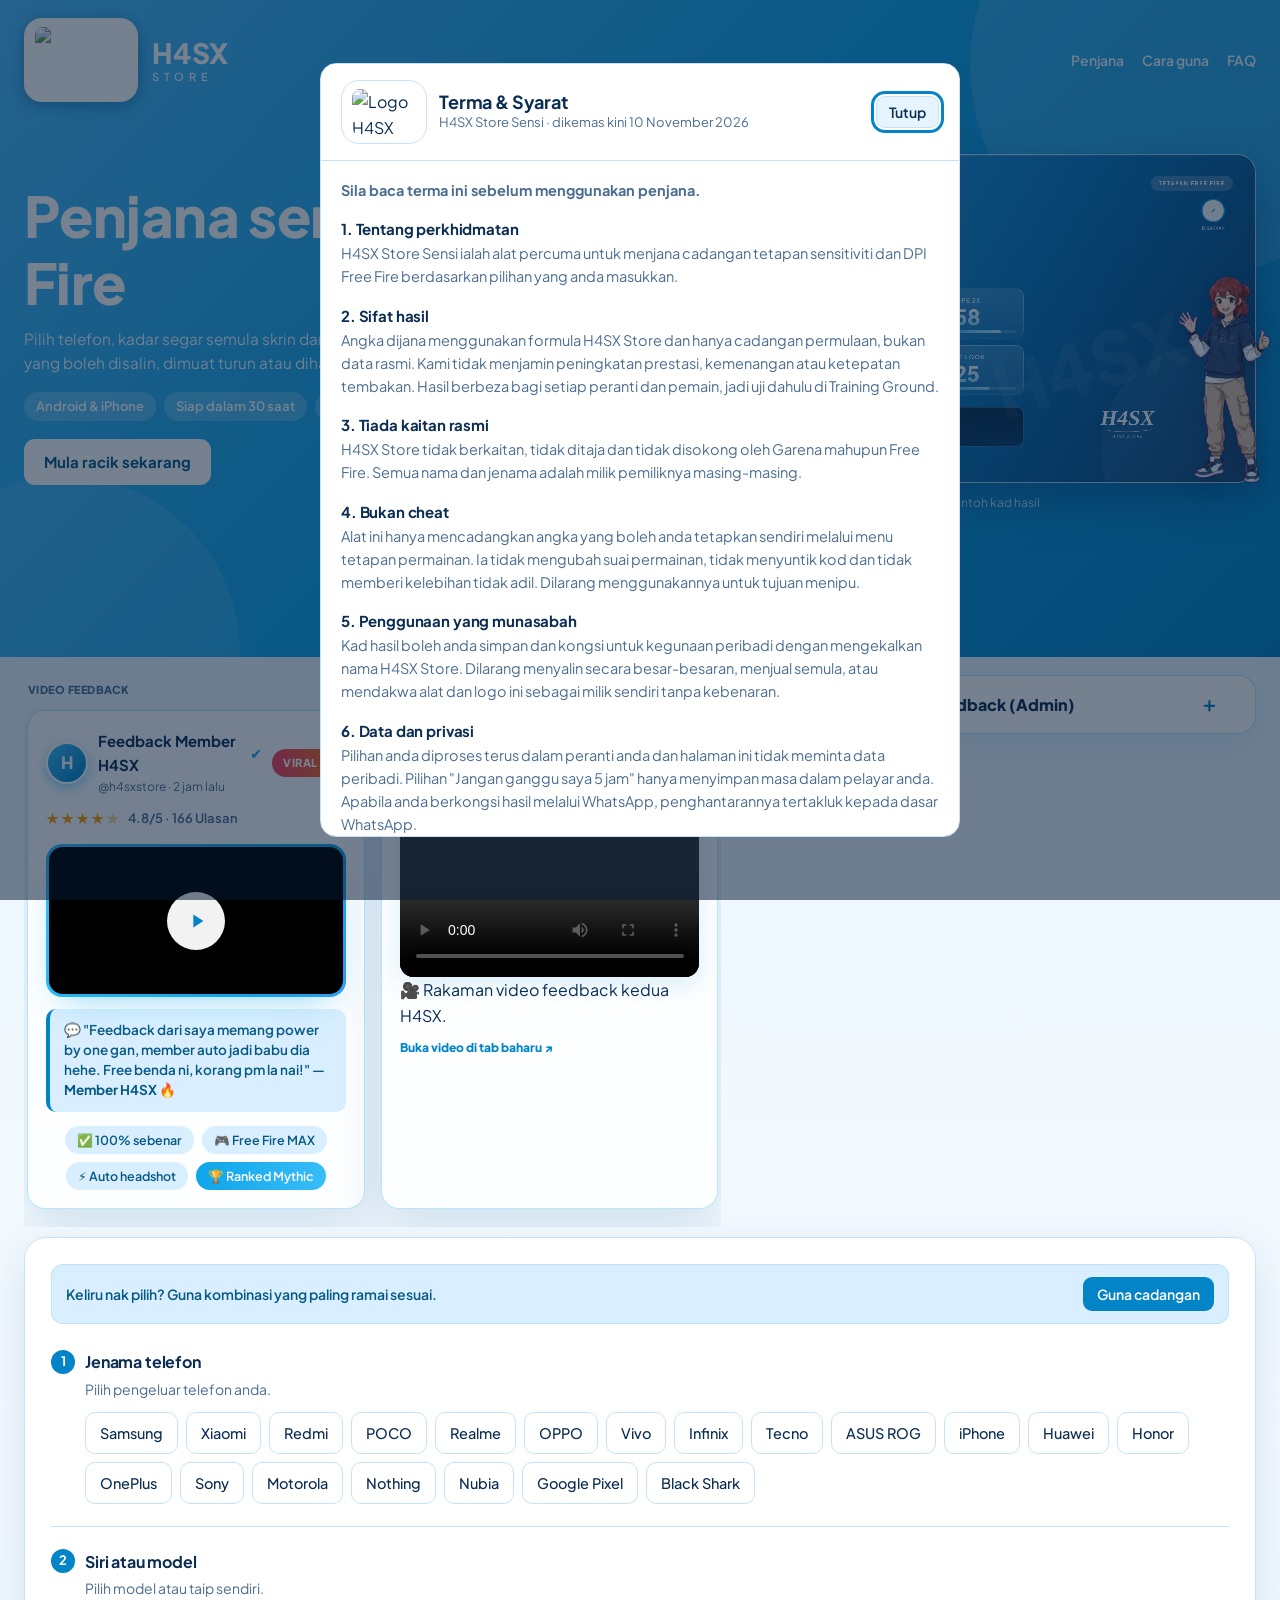
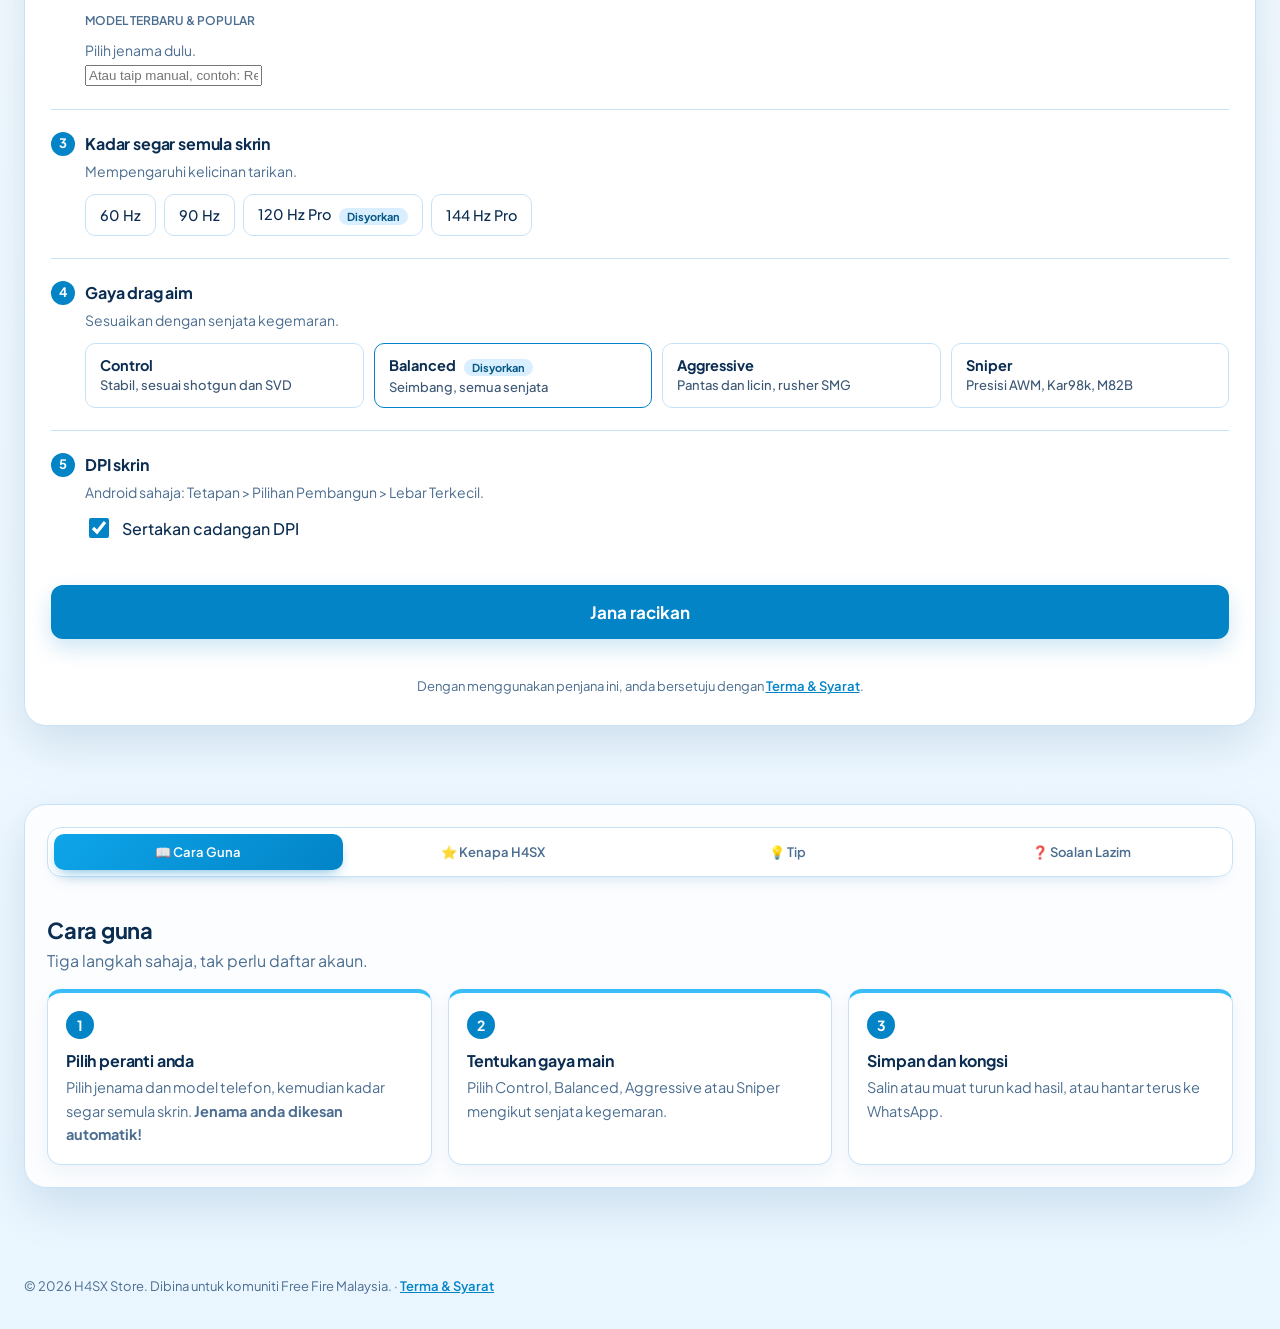
==== commit c65b7ce0: "Update index.htm" ====
--- a/index.htm
+++ b/index.htm
@@ -6,7 +6,7 @@
 <title>H4SX Store Sensi — Penjana Sensitiviti & DPI Free Fire</title>
 <meta name=description content="Penjana sensitiviti dan DPI Free Fire daripada H4SX Store. Hasilnya berupa kad gambar yang boleh disalin, dimuat turun dan dihantar ke WhatsApp.">
 <link rel="icon" type="image/png" href="h4sx-favicon.png">
-<link rel="icon" type="image/png" href="https://i.ibb.co/hRvPtY4c/Screenshot-o.png">
+<link rel="icon" type="image/png" href="https://i.postimg.cc/zfbD83zc/image-removebg-preview-(3).png">
 <link rel=stylesheet href="https://fonts.googleapis.com/css2?family=Plus+Jakarta+Sans:wght@400;500;600;800&display=swap">
 <style>:root{--bg:#e6f4ff;--surface:#fff;--ink:#0b2d52;--muted:#4b6d90;--line:#c7e2f7;--sky:#0284c7;--sky-ink:#fff;--soft:#d9efff;--soft-ink:#075985;--err:#d03a2f;box-sizing:border-box;padding-top:env(safe-area-inset-top,0);padding-bottom:env(safe-area-inset-bottom,0)}html{scroll-padding-top:env(safe-area-inset-top,0px)}*,::after,::before{box-sizing:inherit}body{margin:0;background:var(--bg);color:var(--ink);font:400 16px/1.6 "Plus Jakarta Sans",system-ui,sans-serif}h1,h2,h3{margin:0;line-height:1.2;letter-spacing:-.01em}.wrap{max-width:800px;margin:0 auto;padding:0 18px}header.top{display:flex;justify-content:space-between;align-items:center;padding:18px 0}.logo{display:flex;align-items:center;gap:10px;font-weight:800;font-size:19px}.mark{height:48px;width:auto;display:block;flex:none;background:#fff;border-radius:14px;padding:6px 8px;border:1px solid rgba(255,255,255,.7)}.dh .mark{border-color:var(--line)}.band .mark{filter:drop-shadow(0 3px 8px rgba(3,50,100,.4))}.wm{display:flex;flex-direction:column;line-height:1;font-size:23px;letter-spacing:-.01em}.wm small{font-size:10px;letter-spacing:.42em;font-weight:600;margin-top:4px;opacity:.9}.top span.tag{font-size:13px;color:var(--muted);font-weight:500}.hero{padding:22px 0 24px}.hero h1{font-size:clamp(30px,7vw,44px);font-weight:800}.hero p{margin:10px 0 0;color:var(--muted);max-width:50ch}.hero .chips{display:flex;flex-wrap:wrap;gap:8px;margin-top:16px}.hero .chips i{font-style:normal;font-size:13px;font-weight:600;background:var(--soft);color:var(--soft-ink);border-radius:999px;padding:4px 12px}.panel{background:var(--surface);border:1px solid var(--line);border-radius:16px;padding:6px 20px 22px}.quick{display:flex;justify-content:space-between;align-items:center;gap:10px;flex-wrap:wrap;margin:14px 0 4px;padding:12px 14px;background:var(--soft);border-radius:12px}.quick p{margin:0;font-size:14px;color:var(--soft-ink);font-weight:600}.quick button{font:600 14px "Plus Jakarta Sans",sans-serif;background:var(--sky);color:var(--sky-ink);border:0;border-radius:9px;padding:8px 14px;cursor:pointer}.step{padding:20px 0;border-bottom:1px solid var(--line)}.step h3{font-size:16px;display:flex;align-items:center;gap:10px}.step h3 b{width:24px;height:24px;border-radius:50%;background:var(--soft);color:var(--soft-ink);font-size:13px;display:grid;place-items:center}.step small{display:block;color:var(--muted);font-size:14px;margin:4px 0 12px 34px}.step>.opts,.step>.styles,.step>.sub,.step>input,.step>label{margin-left:34px}.sub{font-size:12px;font-weight:600;color:var(--muted);margin-bottom:8px}.opts{display:flex;flex-wrap:wrap;gap:8px}.opt{position:relative;font:500 14.5px "Plus Jakarta Sans",sans-serif;color:var(--ink);background:var(--surface);border:1px solid var(--line);border-radius:10px;padding:9px 14px;cursor:pointer;text-align:left;transition:border-color .15s,background .15s}.opt:hover{border-color:var(--sky)}.opt[aria-pressed=true]{background:var(--sky);color:var(--sky-ink);border-color:var(--sky)}.act:focus-visible,.go:focus-visible,.opt:focus-visible,.quick button:focus-visible,input:focus-visible{outline:3px solid var(--sky);outline-offset:2px}.badge{display:inline-block;font-size:11px;font-weight:700;line-height:1;background:var(--soft);color:var(--soft-ink);border-radius:999px;padding:3px 8px;margin-left:8px;vertical-align:middle}.opt[aria-pressed=true] .badge{background:rgba(255,255,255,.22);color:inherit}.styles{display:grid;grid-template-columns:repeat(auto-fit,minmax(200px,1fr));gap:10px}.styles .opt{display:flex;flex-direction:column;gap:3px;padding:12px 14px}.styles .opt .t{font-weight:700}.styles .opt em{font-style:normal;font-size:13px;opacity:.8}.styles .opt.rec{border-color:var(--sky)}input[type=text]{width:calc(100% - 34px);margin-top:10px;font:inherit;color:var(--ink);background:var(--surface);border:1px solid var(--line);border-radius:10px;padding:10px 14px}.sw{display:flex;align-items:center;gap:10px;font-weight:500}.sw input{width:20px;height:20px;accent-color:var(--sky)}.go{width:100%;margin-top:22px;font:700 17px "Plus Jakarta Sans",sans-serif;color:var(--sky-ink);background:var(--sky);border:0;border-radius:12px;padding:15px;cursor:pointer;transition:filter .15s}.go:hover{filter:brightness(1.08)}.err{color:var(--err);font-weight:600;min-height:1.5em;margin:10px 0 0;font-size:14px}#result{margin:30px 0 0}#result[hidden]{display:none}#result h2{font-size:22px}#result>p{color:var(--muted);margin:2px 0 14px;font-size:14px}.cardbox{border-radius:22px;padding:10px;background:#fff;border:1px solid var(--line);box-shadow:0 22px 44px -26px rgba(3,105,161,.5)}canvas{display:block;width:100%;height:auto}.actions{display:grid;grid-template-columns:repeat(auto-fit,minmax(160px,1fr));gap:10px;margin-top:12px}.act{font:600 15px "Plus Jakarta Sans",sans-serif;color:var(--ink);background:var(--surface);border:1px solid var(--line);border-radius:12px;padding:12px 14px;cursor:pointer;transition:border-color .15s}.act:hover{border-color:var(--sky)}.act.wa{background:#1b9a4f;color:#fff;border-color:transparent}.note{font-size:13px;color:var(--muted);margin-top:12px}.toast{position:fixed;left:50%;bottom:calc(20px + env(safe-area-inset-bottom,0px));transform:translate(-50%,24px);opacity:0;background:var(--ink);color:var(--bg);padding:10px 18px;border-radius:999px;font-weight:600;font-size:14px;transition:.25s;pointer-events:none;max-width:90vw;text-align:center}.toast.on{opacity:1;transform:translate(-50%,0)}footer{padding:36px 0 28px;color:var(--muted);font-size:13px}.agree{font-size:13px;color:var(--muted);text-align:center;margin:6px 0 0}.linkbtn{background:0 0;border:0;padding:0;color:var(--sky);font:inherit;font-weight:600;cursor:pointer;text-decoration:underline}.linkbtn:focus-visible{outline:3px solid var(--sky);outline-offset:2px;border-radius:3px}dialog{border:1px solid var(--line);border-radius:16px;background:var(--surface);color:var(--ink);padding:0;width:min(640px,calc(100% - 28px));max-height:86vh}dialog::backdrop{background:rgba(7,26,54,.55)}.dh{display:flex;align-items:center;gap:12px;padding:16px 20px;border-bottom:1px solid var(--line);position:sticky;top:0;background:var(--surface)}.dh h2{font-size:18px}.dh p{margin:0;font-size:13px;color:var(--muted)}.dh .x{margin-left:auto;font:600 14px "Plus Jakarta Sans",sans-serif;color:var(--ink);background:var(--bg);border:1px solid var(--line);border-radius:9px;padding:6px 12px;cursor:pointer}.db{padding:4px 20px 22px}.db h3{font-size:15px;margin:18px 0 4px}.db p{margin:0;color:var(--muted);font-size:14.5px}.db .ok{width:100%;margin-top:22px;font:700 16px "Plus Jakarta Sans",sans-serif;color:var(--sky-ink);background:var(--sky);border:0;border-radius:12px;padding:13px;cursor:pointer}.db .ok:focus-visible,.dh .x:focus-visible{outline:3px solid var(--sky);outline-offset:2px}.nav{display:flex;gap:18px}.nav a{color:var(--muted);font-size:14px;font-weight:600;text-decoration:none}.nav a:hover{color:var(--sky)}.hg{display:grid;grid-template-columns:minmax(0,1fr) 360px;gap:28px;align-items:center}.pv{margin:0;text-align:center}.pv canvas{filter:drop-shadow(0 18px 22px rgba(3,50,100,.4))}.pv figcaption{font-size:12px;color:rgba(255,255,255,.9);margin-top:10px}.cta{display:inline-block;margin-top:18px;background:var(--sky);color:var(--sky-ink);font-weight:700;font-size:15px;text-decoration:none;border-radius:11px;padding:11px 20px}.cta:hover{filter:brightness(1.08)}.cta:focus-visible,.nav a:focus-visible,summary:focus-visible{outline:3px solid var(--sky);outline-offset:2px}.sec{margin-top:52px}.sec h2{font-size:24px}.lead{color:var(--muted);margin:4px 0 16px}.cards{display:grid;grid-template-columns:repeat(3,1fr);gap:12px;margin-top:14px}.cards.two{grid-template-columns:repeat(2,1fr)}.card{background:var(--surface);border:1px solid var(--line);border-radius:14px;padding:18px}.card h3{font-size:16px;margin-bottom:6px}.card p{margin:0;color:var(--muted);font-size:14.5px}.n{display:grid;place-items:center;width:28px;height:28px;border-radius:50%;background:var(--sky);color:var(--sky-ink);font-size:14px;margin-bottom:12px}.tips{list-style:none;margin:14px 0 0;padding:0;display:grid;gap:10px}.tips li{background:var(--surface);border:1px solid var(--line);border-left:4px solid var(--sky);border-radius:10px;padding:12px 16px;font-size:14.5px;color:var(--muted)}.tips b{color:var(--ink)}details{background:var(--surface);border:1px solid var(--line);border-radius:12px;margin-top:10px;padding:0 16px}summary{cursor:pointer;font-weight:600;padding:14px 0;list-style:none;display:flex;justify-content:space-between;gap:12px}summary::-webkit-details-marker{display:none}summary::after{content:"+";color:var(--sky);font-size:20px;line-height:1}details[open] summary::after{content:"−"}details p{margin:0 0 14px;color:var(--muted);font-size:14.5px}.sec.bn{display:flex;justify-content:space-between;align-items:center;gap:16px;flex-wrap:wrap;background:var(--soft);border-radius:16px;padding:22px}.sec.bn[hidden]{display:none}.sec.bn .cta{margin:0}@media (max-width:640px){.hg{grid-template-columns:1fr}.pv{order:2;max-width:340px;margin:10px auto 0}.cards,.cards.two{grid-template-columns:1fr}.nav{gap:12px}.nav a:nth-child(2){display:none}}.pv{position:relative}.hg{gap:28px 36px}.m1{position:absolute;right:-14px;bottom:30px;width:92px;height:auto;z-index:2;filter:drop-shadow(0 6px 10px rgba(7,26,54,.25))}.rh{display:flex;align-items:flex-end;justify-content:space-between;gap:12px;margin-bottom:6px}.rh>div:first-child>p{margin:2px 0 8px;color:var(--muted);font-size:14px}.say{display:flex;align-items:flex-end;gap:8px}.bub{background:var(--soft);color:var(--soft-ink);font-size:13px;font-weight:600;line-height:1.4;border-radius:12px 12px 2px 12px;padding:8px 12px;margin-bottom:44px;max-width:150px}.m2{height:130px;width:auto;filter:drop-shadow(0 6px 10px rgba(7,26,54,.2))}@media (max-width:640px){.m1{right:-6px;bottom:28px;width:72px}.bub{max-width:120px;font-size:12px}.m2{height:110px}}.dbtn{display:grid;gap:10px;margin-top:22px}.dbtn .ok{margin-top:0}.ghost{font:600 14px "Plus Jakarta Sans",sans-serif;background:0 0;color:var(--muted);border:1px solid var(--line);border-radius:12px;padding:11px;cursor:pointer}.ghost:hover{border-color:var(--sky);color:var(--ink)}.ghost:focus-visible{outline:3px solid var(--sky);outline-offset:2px}.band{background:linear-gradient(135deg,#4cbcf8 0,#0ea5e9 48%,#0284c7 100%);color:#fff;padding-bottom:86px;position:relative;overflow:hidden}.band::before{content:"";position:absolute;right:-120px;top:-150px;width:430px;height:430px;border-radius:50%;background:rgba(255,255,255,.13)}.band::after{content:"";position:absolute;left:-110px;bottom:-170px;width:350px;height:350px;border-radius:50%;background:rgba(255,255,255,.1)}.band .wrap{position:relative;z-index:1}.band .logo,.band .nav a{color:#fff}.band .nav a{opacity:.92}.band .nav a:hover{color:#fff;text-decoration:underline}.band .hero p{color:rgba(255,255,255,.94)}.band .hero .chips i{background:rgba(255,255,255,.22);color:#fff}.band .cta{background:#fff;color:#075985}.band .cta:focus-visible,.band .nav a:focus-visible{outline-color:#fff}.panel{margin-top:-56px;position:relative;z-index:2;box-shadow:0 26px 50px -26px rgba(3,105,161,.5)}.card{border-top:4px solid #38bdf8}.step h3 b{background:var(--sky);color:#fff}@media (prefers-reduced-motion:reduce){*{transition:none!important}}
 /* === LOGO BESAR + ZOOM === */
@@ -288,7 +288,7 @@
 </div>
 <div style="display:flex;align-items:center;gap:7px;margin-bottom:14px;font-size:13px;flex-wrap:wrap;">
 <span style="color:#f59e0b;letter-spacing:2px;font-size:15px;">★★★★<span style="opacity:.45">★</span></span>
-<span style="color:var(--muted);font-weight:600;">4.8/5 · 166 rating member</span>
+<span style="color:var(--muted);font-weight:600;">4.8/5 · 166 Ulasan</span>
 </div>
 <div class="h4-glow">
 <div style="border-radius:14px;overflow:hidden;background:#000;position:relative;" id="h4vidwrap">
@@ -586,7 +586,7 @@
 let d=82;for(A.font="800 "+d+"px "+n;A.measureText(t.model).width>780&&d>40;)d-=3,A.font="800 "+d+"px "+n;
 let mg=A.createLinearGradient(70,0,860,0);mg.addColorStop(0,"#ffffff"),mg.addColorStop(1,"#7dd3fc");A.fillStyle=mg,A.fillText(t.model,70,282);
 A.font="700 24px "+n,A.letterSpacing="3px";const st=(t.style+"  •  "+t.hz+" Hz").toUpperCase(),stw=A.measureText(st).width+40;A.fillStyle="rgba(255,255,255,.16)",rr(A,70,300,stw,44,22),A.fill();A.strokeStyle="rgba(125,211,252,.5)",A.lineWidth=1.5,rr(A,70,300,stw,44,22),A.stroke();A.fillStyle="#e0f2fe",A.fillText(st,90,330),A.letterSpacing="0px";
-A.fillStyle="#fbbf24",A.font="700 18px "+n,A.fillText("★★★★★",70,374);A.fillStyle="rgba(255,255,255,.82)",A.font="600 16px "+n,A.fillText("4.8 · 166 rating member · auto headshot optimized",172,374);
+A.fillStyle="#fbbf24",A.font="700 18px "+n,A.fillText("★★★★",70,374);A.fillStyle="rgba(255,255,255,.82)",A.font="600 16px "+n,A.fillText("4.8 · 166 Ulasan · headshot optimized",172,374);
 t.vals.forEach(((t,a)=>{const l=70+a%3*282,r=410+172*Math.floor(a/3);let bg=A.createLinearGradient(l,r,l,r+150);bg.addColorStop(0,"rgba(255,255,255,.17)"),bg.addColorStop(1,"rgba(255,255,255,.06)");A.fillStyle=bg,rr(A,l,r,260,150,22),A.fill();let bs=A.createLinearGradient(l,r,l,r+150);bs.addColorStop(0,"rgba(125,211,252,.75)"),bs.addColorStop(1,"rgba(255,255,255,.15)");A.strokeStyle=bs,A.lineWidth=2,rr(A,l,r,260,150,22),A.stroke();A.fillStyle="#bae6fd",A.font="700 18px "+n,A.letterSpacing="2px",A.fillText(KEYS[a].toUpperCase(),l+24,r+42),A.letterSpacing="0px";let ng=A.createLinearGradient(l+24,r+60,l+24,r+118);ng.addColorStop(0,"#ffffff"),ng.addColorStop(1,"#7dd3fc");A.fillStyle=ng,A.font="800 64px "+n,A.fillText(String(Math.round(t*e)),l+24,r+110);A.fillStyle="rgba(255,255,255,.18)",rr(A,l+24,r+126,212,8,4),A.fill();let pg2=A.createLinearGradient(l+24,0,l+236,0);pg2.addColorStop(0,"#38bdf8"),pg2.addColorStop(1,"#e0f2fe");A.fillStyle=pg2,rr(A,l+24,r+126,Math.max(8,212*t/200*e),8,4),A.fill();}));
 [["CADANGAN DPI",t.dpiTxt],["BUTANG TEMBAK",Math.round(t.fire*e)+"%"]].forEach(((t,e)=>{const a=70+424*e;let dg=A.createLinearGradient(a,770,a,888);dg.addColorStop(0,"rgba(8,30,55,.78)"),dg.addColorStop(1,"rgba(8,30,55,.58)");A.fillStyle=dg,rr(A,a,770,400,118,22),A.fill();A.strokeStyle="rgba(255,255,255,.24)",A.lineWidth=1.5,rr(A,a,770,400,118,22),A.stroke();A.fillStyle="rgba(255,255,255,.85)",A.font="700 17px "+n,A.letterSpacing="3px",A.fillText(t[0],a+28,812),A.letterSpacing="0px";let l=52;for(A.font="800 "+l+"px "+n;A.measureText(t[1]).width>344&&l>20;)l-=2,A.font="800 "+l+"px "+n;A.fillStyle="#fff",A.fillText(t[1],a+28,866);}));
 // Tandatangan H4SX — gaya minimal, kemas dan tanpa efek neon
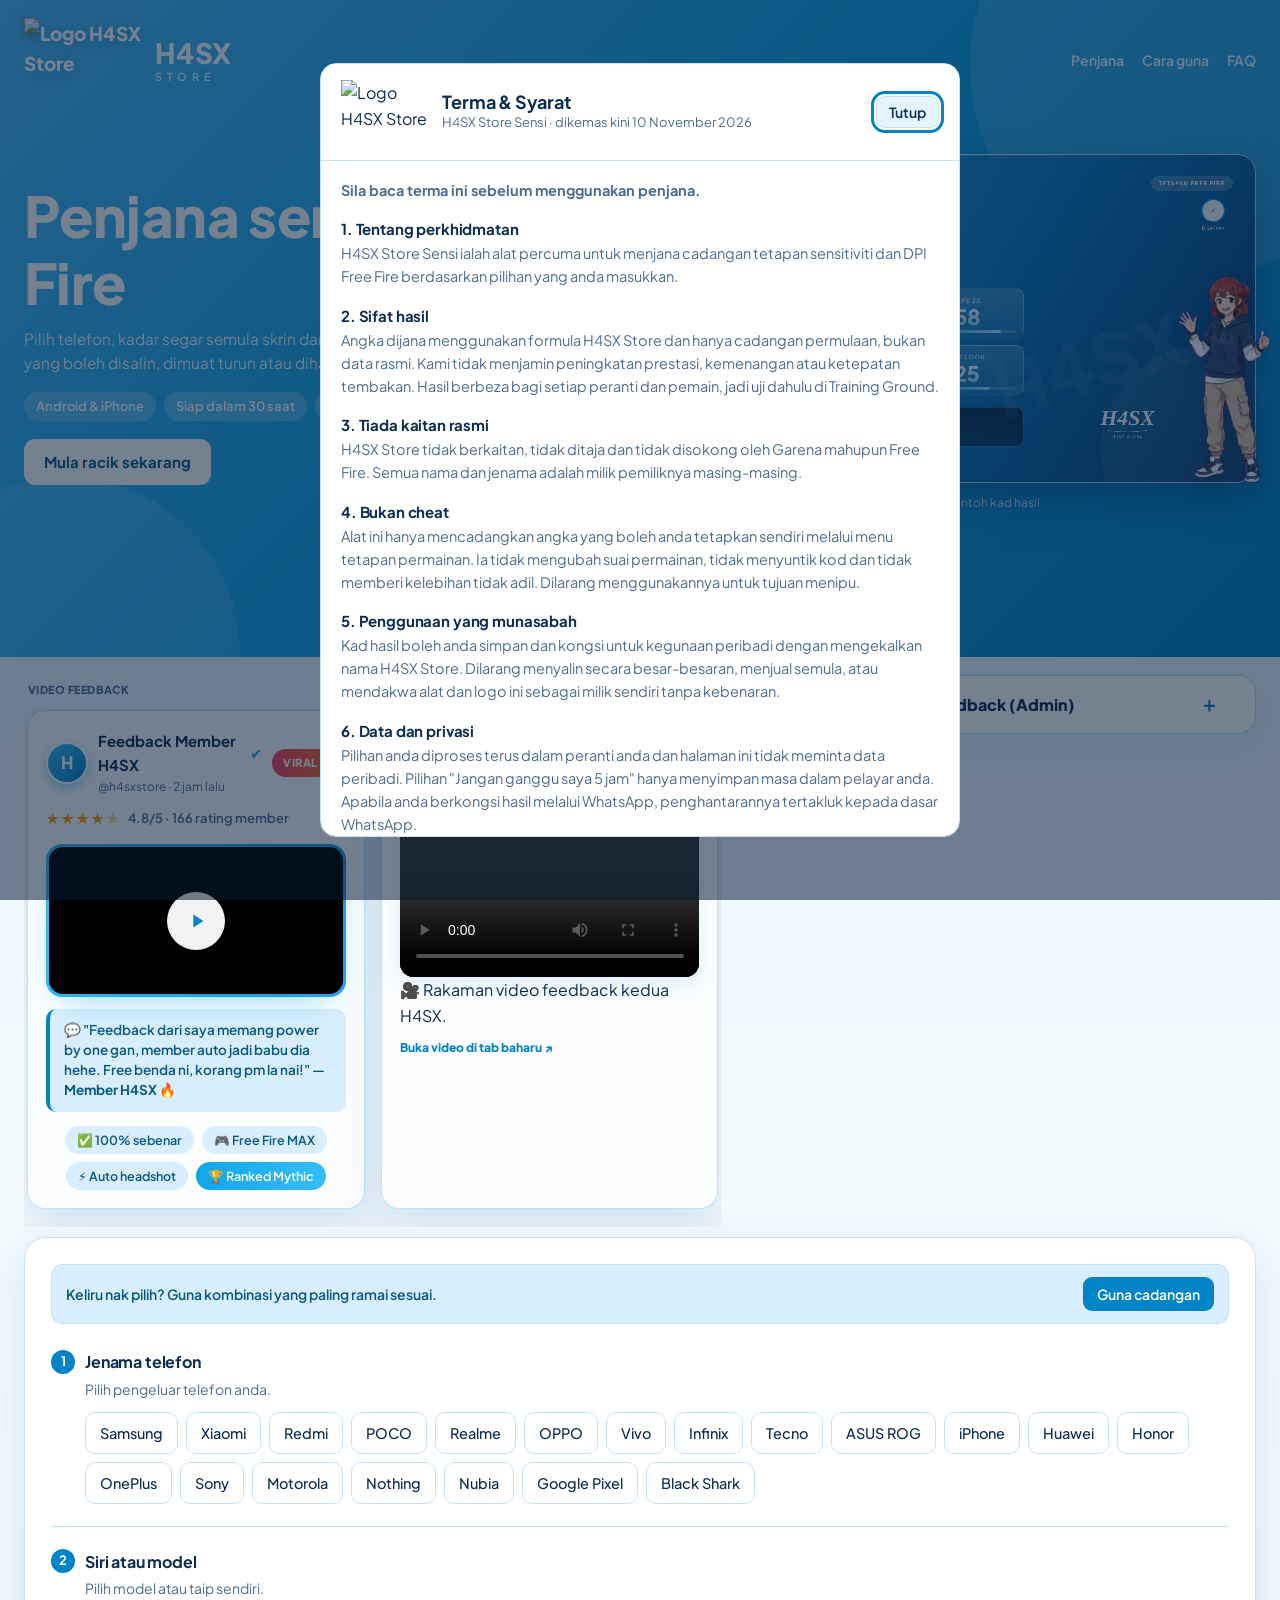
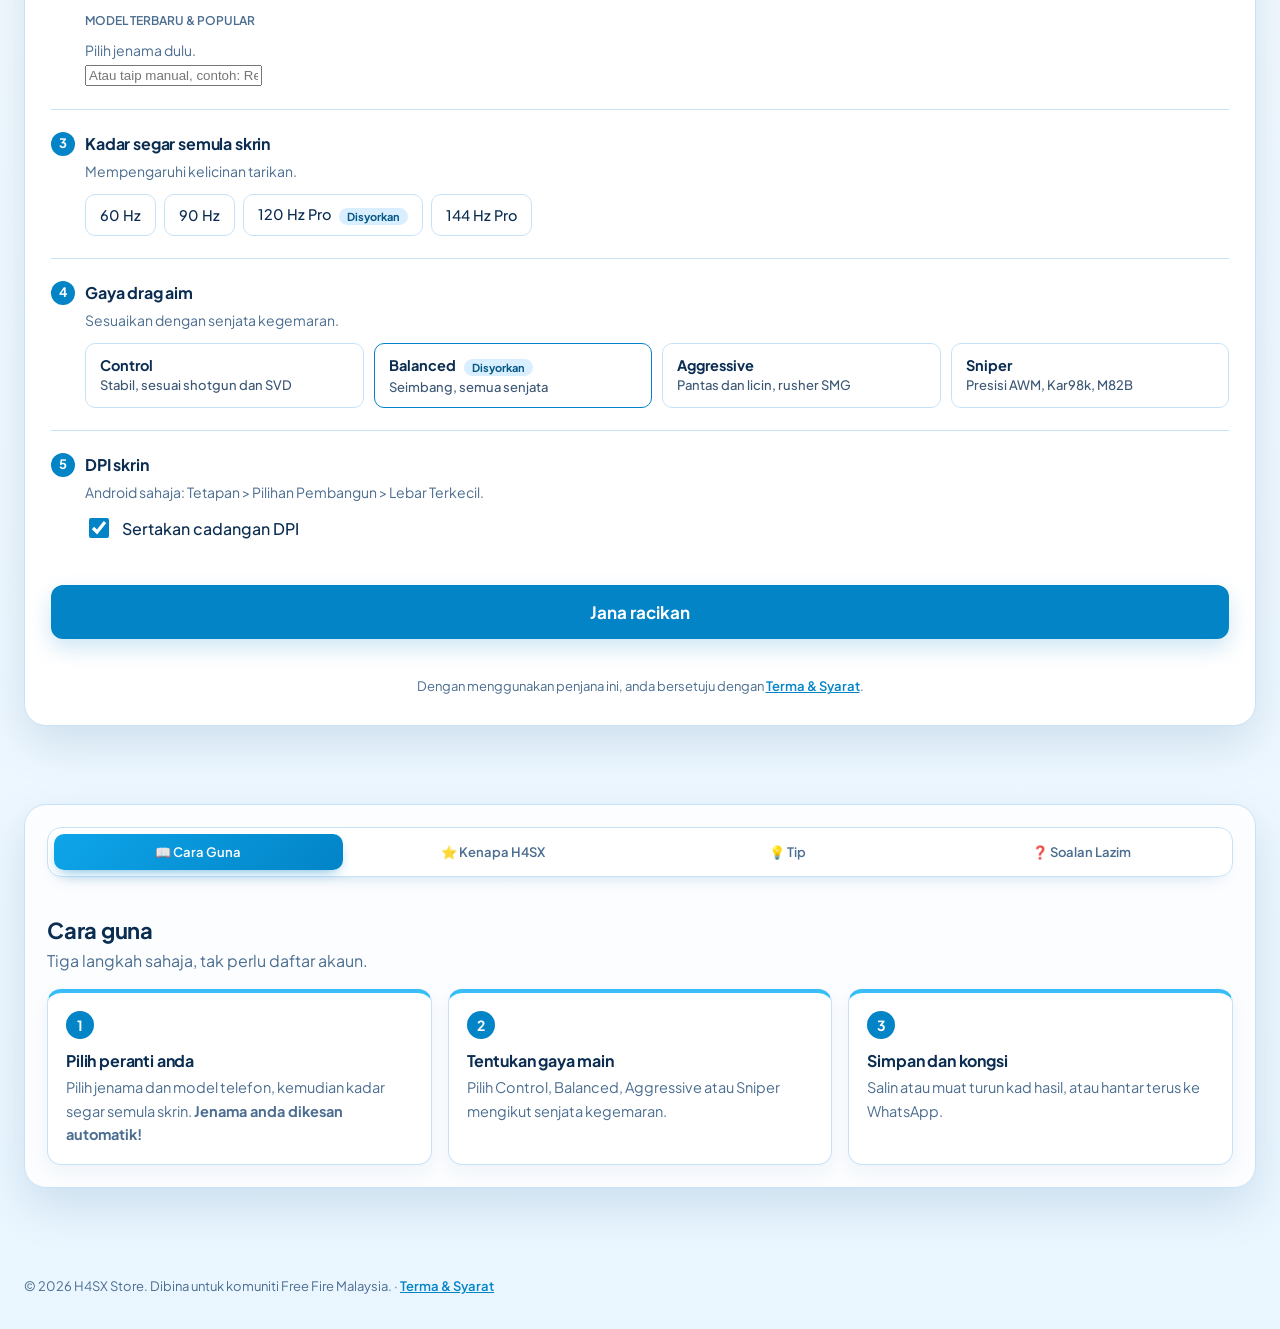
==== commit d8220bdb: "Update index.htm" ====
--- a/index.htm
+++ b/index.htm
@@ -5,21 +5,20 @@
 <meta name=viewport content="width=device-width,initial-scale=1,viewport-fit=cover">
 <title>H4SX Store Sensi — Penjana Sensitiviti & DPI Free Fire</title>
 <meta name=description content="Penjana sensitiviti dan DPI Free Fire daripada H4SX Store. Hasilnya berupa kad gambar yang boleh disalin, dimuat turun dan dihantar ke WhatsApp.">
-<link rel="icon" type="image/png" href="h4sx-favicon.png">
 <link rel="icon" type="image/png" href="https://i.postimg.cc/zfbD83zc/image-removebg-preview-(3).png">
 <link rel=stylesheet href="https://fonts.googleapis.com/css2?family=Plus+Jakarta+Sans:wght@400;500;600;800&display=swap">
-<style>:root{--bg:#e6f4ff;--surface:#fff;--ink:#0b2d52;--muted:#4b6d90;--line:#c7e2f7;--sky:#0284c7;--sky-ink:#fff;--soft:#d9efff;--soft-ink:#075985;--err:#d03a2f;box-sizing:border-box;padding-top:env(safe-area-inset-top,0);padding-bottom:env(safe-area-inset-bottom,0)}html{scroll-padding-top:env(safe-area-inset-top,0px)}*,::after,::before{box-sizing:inherit}body{margin:0;background:var(--bg);color:var(--ink);font:400 16px/1.6 "Plus Jakarta Sans",system-ui,sans-serif}h1,h2,h3{margin:0;line-height:1.2;letter-spacing:-.01em}.wrap{max-width:800px;margin:0 auto;padding:0 18px}header.top{display:flex;justify-content:space-between;align-items:center;padding:18px 0}.logo{display:flex;align-items:center;gap:10px;font-weight:800;font-size:19px}.mark{height:48px;width:auto;display:block;flex:none;background:#fff;border-radius:14px;padding:6px 8px;border:1px solid rgba(255,255,255,.7)}.dh .mark{border-color:var(--line)}.band .mark{filter:drop-shadow(0 3px 8px rgba(3,50,100,.4))}.wm{display:flex;flex-direction:column;line-height:1;font-size:23px;letter-spacing:-.01em}.wm small{font-size:10px;letter-spacing:.42em;font-weight:600;margin-top:4px;opacity:.9}.top span.tag{font-size:13px;color:var(--muted);font-weight:500}.hero{padding:22px 0 24px}.hero h1{font-size:clamp(30px,7vw,44px);font-weight:800}.hero p{margin:10px 0 0;color:var(--muted);max-width:50ch}.hero .chips{display:flex;flex-wrap:wrap;gap:8px;margin-top:16px}.hero .chips i{font-style:normal;font-size:13px;font-weight:600;background:var(--soft);color:var(--soft-ink);border-radius:999px;padding:4px 12px}.panel{background:var(--surface);border:1px solid var(--line);border-radius:16px;padding:6px 20px 22px}.quick{display:flex;justify-content:space-between;align-items:center;gap:10px;flex-wrap:wrap;margin:14px 0 4px;padding:12px 14px;background:var(--soft);border-radius:12px}.quick p{margin:0;font-size:14px;color:var(--soft-ink);font-weight:600}.quick button{font:600 14px "Plus Jakarta Sans",sans-serif;background:var(--sky);color:var(--sky-ink);border:0;border-radius:9px;padding:8px 14px;cursor:pointer}.step{padding:20px 0;border-bottom:1px solid var(--line)}.step h3{font-size:16px;display:flex;align-items:center;gap:10px}.step h3 b{width:24px;height:24px;border-radius:50%;background:var(--soft);color:var(--soft-ink);font-size:13px;display:grid;place-items:center}.step small{display:block;color:var(--muted);font-size:14px;margin:4px 0 12px 34px}.step>.opts,.step>.styles,.step>.sub,.step>input,.step>label{margin-left:34px}.sub{font-size:12px;font-weight:600;color:var(--muted);margin-bottom:8px}.opts{display:flex;flex-wrap:wrap;gap:8px}.opt{position:relative;font:500 14.5px "Plus Jakarta Sans",sans-serif;color:var(--ink);background:var(--surface);border:1px solid var(--line);border-radius:10px;padding:9px 14px;cursor:pointer;text-align:left;transition:border-color .15s,background .15s}.opt:hover{border-color:var(--sky)}.opt[aria-pressed=true]{background:var(--sky);color:var(--sky-ink);border-color:var(--sky)}.act:focus-visible,.go:focus-visible,.opt:focus-visible,.quick button:focus-visible,input:focus-visible{outline:3px solid var(--sky);outline-offset:2px}.badge{display:inline-block;font-size:11px;font-weight:700;line-height:1;background:var(--soft);color:var(--soft-ink);border-radius:999px;padding:3px 8px;margin-left:8px;vertical-align:middle}.opt[aria-pressed=true] .badge{background:rgba(255,255,255,.22);color:inherit}.styles{display:grid;grid-template-columns:repeat(auto-fit,minmax(200px,1fr));gap:10px}.styles .opt{display:flex;flex-direction:column;gap:3px;padding:12px 14px}.styles .opt .t{font-weight:700}.styles .opt em{font-style:normal;font-size:13px;opacity:.8}.styles .opt.rec{border-color:var(--sky)}input[type=text]{width:calc(100% - 34px);margin-top:10px;font:inherit;color:var(--ink);background:var(--surface);border:1px solid var(--line);border-radius:10px;padding:10px 14px}.sw{display:flex;align-items:center;gap:10px;font-weight:500}.sw input{width:20px;height:20px;accent-color:var(--sky)}.go{width:100%;margin-top:22px;font:700 17px "Plus Jakarta Sans",sans-serif;color:var(--sky-ink);background:var(--sky);border:0;border-radius:12px;padding:15px;cursor:pointer;transition:filter .15s}.go:hover{filter:brightness(1.08)}.err{color:var(--err);font-weight:600;min-height:1.5em;margin:10px 0 0;font-size:14px}#result{margin:30px 0 0}#result[hidden]{display:none}#result h2{font-size:22px}#result>p{color:var(--muted);margin:2px 0 14px;font-size:14px}.cardbox{border-radius:22px;padding:10px;background:#fff;border:1px solid var(--line);box-shadow:0 22px 44px -26px rgba(3,105,161,.5)}canvas{display:block;width:100%;height:auto}.actions{display:grid;grid-template-columns:repeat(auto-fit,minmax(160px,1fr));gap:10px;margin-top:12px}.act{font:600 15px "Plus Jakarta Sans",sans-serif;color:var(--ink);background:var(--surface);border:1px solid var(--line);border-radius:12px;padding:12px 14px;cursor:pointer;transition:border-color .15s}.act:hover{border-color:var(--sky)}.act.wa{background:#1b9a4f;color:#fff;border-color:transparent}.note{font-size:13px;color:var(--muted);margin-top:12px}.toast{position:fixed;left:50%;bottom:calc(20px + env(safe-area-inset-bottom,0px));transform:translate(-50%,24px);opacity:0;background:var(--ink);color:var(--bg);padding:10px 18px;border-radius:999px;font-weight:600;font-size:14px;transition:.25s;pointer-events:none;max-width:90vw;text-align:center}.toast.on{opacity:1;transform:translate(-50%,0)}footer{padding:36px 0 28px;color:var(--muted);font-size:13px}.agree{font-size:13px;color:var(--muted);text-align:center;margin:6px 0 0}.linkbtn{background:0 0;border:0;padding:0;color:var(--sky);font:inherit;font-weight:600;cursor:pointer;text-decoration:underline}.linkbtn:focus-visible{outline:3px solid var(--sky);outline-offset:2px;border-radius:3px}dialog{border:1px solid var(--line);border-radius:16px;background:var(--surface);color:var(--ink);padding:0;width:min(640px,calc(100% - 28px));max-height:86vh}dialog::backdrop{background:rgba(7,26,54,.55)}.dh{display:flex;align-items:center;gap:12px;padding:16px 20px;border-bottom:1px solid var(--line);position:sticky;top:0;background:var(--surface)}.dh h2{font-size:18px}.dh p{margin:0;font-size:13px;color:var(--muted)}.dh .x{margin-left:auto;font:600 14px "Plus Jakarta Sans",sans-serif;color:var(--ink);background:var(--bg);border:1px solid var(--line);border-radius:9px;padding:6px 12px;cursor:pointer}.db{padding:4px 20px 22px}.db h3{font-size:15px;margin:18px 0 4px}.db p{margin:0;color:var(--muted);font-size:14.5px}.db .ok{width:100%;margin-top:22px;font:700 16px "Plus Jakarta Sans",sans-serif;color:var(--sky-ink);background:var(--sky);border:0;border-radius:12px;padding:13px;cursor:pointer}.db .ok:focus-visible,.dh .x:focus-visible{outline:3px solid var(--sky);outline-offset:2px}.nav{display:flex;gap:18px}.nav a{color:var(--muted);font-size:14px;font-weight:600;text-decoration:none}.nav a:hover{color:var(--sky)}.hg{display:grid;grid-template-columns:minmax(0,1fr) 360px;gap:28px;align-items:center}.pv{margin:0;text-align:center}.pv canvas{filter:drop-shadow(0 18px 22px rgba(3,50,100,.4))}.pv figcaption{font-size:12px;color:rgba(255,255,255,.9);margin-top:10px}.cta{display:inline-block;margin-top:18px;background:var(--sky);color:var(--sky-ink);font-weight:700;font-size:15px;text-decoration:none;border-radius:11px;padding:11px 20px}.cta:hover{filter:brightness(1.08)}.cta:focus-visible,.nav a:focus-visible,summary:focus-visible{outline:3px solid var(--sky);outline-offset:2px}.sec{margin-top:52px}.sec h2{font-size:24px}.lead{color:var(--muted);margin:4px 0 16px}.cards{display:grid;grid-template-columns:repeat(3,1fr);gap:12px;margin-top:14px}.cards.two{grid-template-columns:repeat(2,1fr)}.card{background:var(--surface);border:1px solid var(--line);border-radius:14px;padding:18px}.card h3{font-size:16px;margin-bottom:6px}.card p{margin:0;color:var(--muted);font-size:14.5px}.n{display:grid;place-items:center;width:28px;height:28px;border-radius:50%;background:var(--sky);color:var(--sky-ink);font-size:14px;margin-bottom:12px}.tips{list-style:none;margin:14px 0 0;padding:0;display:grid;gap:10px}.tips li{background:var(--surface);border:1px solid var(--line);border-left:4px solid var(--sky);border-radius:10px;padding:12px 16px;font-size:14.5px;color:var(--muted)}.tips b{color:var(--ink)}details{background:var(--surface);border:1px solid var(--line);border-radius:12px;margin-top:10px;padding:0 16px}summary{cursor:pointer;font-weight:600;padding:14px 0;list-style:none;display:flex;justify-content:space-between;gap:12px}summary::-webkit-details-marker{display:none}summary::after{content:"+";color:var(--sky);font-size:20px;line-height:1}details[open] summary::after{content:"−"}details p{margin:0 0 14px;color:var(--muted);font-size:14.5px}.sec.bn{display:flex;justify-content:space-between;align-items:center;gap:16px;flex-wrap:wrap;background:var(--soft);border-radius:16px;padding:22px}.sec.bn[hidden]{display:none}.sec.bn .cta{margin:0}@media (max-width:640px){.hg{grid-template-columns:1fr}.pv{order:2;max-width:340px;margin:10px auto 0}.cards,.cards.two{grid-template-columns:1fr}.nav{gap:12px}.nav a:nth-child(2){display:none}}.pv{position:relative}.hg{gap:28px 36px}.m1{position:absolute;right:-14px;bottom:30px;width:92px;height:auto;z-index:2;filter:drop-shadow(0 6px 10px rgba(7,26,54,.25))}.rh{display:flex;align-items:flex-end;justify-content:space-between;gap:12px;margin-bottom:6px}.rh>div:first-child>p{margin:2px 0 8px;color:var(--muted);font-size:14px}.say{display:flex;align-items:flex-end;gap:8px}.bub{background:var(--soft);color:var(--soft-ink);font-size:13px;font-weight:600;line-height:1.4;border-radius:12px 12px 2px 12px;padding:8px 12px;margin-bottom:44px;max-width:150px}.m2{height:130px;width:auto;filter:drop-shadow(0 6px 10px rgba(7,26,54,.2))}@media (max-width:640px){.m1{right:-6px;bottom:28px;width:72px}.bub{max-width:120px;font-size:12px}.m2{height:110px}}.dbtn{display:grid;gap:10px;margin-top:22px}.dbtn .ok{margin-top:0}.ghost{font:600 14px "Plus Jakarta Sans",sans-serif;background:0 0;color:var(--muted);border:1px solid var(--line);border-radius:12px;padding:11px;cursor:pointer}.ghost:hover{border-color:var(--sky);color:var(--ink)}.ghost:focus-visible{outline:3px solid var(--sky);outline-offset:2px}.band{background:linear-gradient(135deg,#4cbcf8 0,#0ea5e9 48%,#0284c7 100%);color:#fff;padding-bottom:86px;position:relative;overflow:hidden}.band::before{content:"";position:absolute;right:-120px;top:-150px;width:430px;height:430px;border-radius:50%;background:rgba(255,255,255,.13)}.band::after{content:"";position:absolute;left:-110px;bottom:-170px;width:350px;height:350px;border-radius:50%;background:rgba(255,255,255,.1)}.band .wrap{position:relative;z-index:1}.band .logo,.band .nav a{color:#fff}.band .nav a{opacity:.92}.band .nav a:hover{color:#fff;text-decoration:underline}.band .hero p{color:rgba(255,255,255,.94)}.band .hero .chips i{background:rgba(255,255,255,.22);color:#fff}.band .cta{background:#fff;color:#075985}.band .cta:focus-visible,.band .nav a:focus-visible{outline-color:#fff}.panel{margin-top:-56px;position:relative;z-index:2;box-shadow:0 26px 50px -26px rgba(3,105,161,.5)}.card{border-top:4px solid #38bdf8}.step h3 b{background:var(--sky);color:#fff}@media (prefers-reduced-motion:reduce){*{transition:none!important}}
+<style>:root{--bg:#e6f4ff;--surface:#fff;--ink:#0b2d52;--muted:#4b6d90;--line:#c7e2f7;--sky:#0284c7;--sky-ink:#fff;--soft:#d9efff;--soft-ink:#075985;--err:#d03a2f;box-sizing:border-box;padding-top:env(safe-area-inset-top,0);padding-bottom:env(safe-area-inset-bottom,0)}html{scroll-padding-top:env(safe-area-inset-top,0px)}*,::after,::before{box-sizing:inherit}body{margin:0;background:var(--bg);color:var(--ink);font:400 16px/1.6 "Plus Jakarta Sans",system-ui,sans-serif}h1,h2,h3{margin:0;line-height:1.2;letter-spacing:-.01em}.wrap{max-width:800px;margin:0 auto;padding:0 18px}header.top{display:flex;justify-content:space-between;align-items:center;padding:18px 0}.logo{display:flex;align-items:center;gap:10px;font-weight:800;font-size:19px}.mark{height:48px;width:auto;display:block;flex:none;background:transparent;border-radius:0;padding:0;border:0}.dh .mark{border-color:var(--line)}.band .mark{filter:drop-shadow(0 3px 8px rgba(3,50,100,.4))}.wm{display:flex;flex-direction:column;line-height:1;font-size:23px;letter-spacing:-.01em}.wm small{font-size:10px;letter-spacing:.42em;font-weight:600;margin-top:4px;opacity:.9}.top span.tag{font-size:13px;color:var(--muted);font-weight:500}.hero{padding:22px 0 24px}.hero h1{font-size:clamp(30px,7vw,44px);font-weight:800}.hero p{margin:10px 0 0;color:var(--muted);max-width:50ch}.hero .chips{display:flex;flex-wrap:wrap;gap:8px;margin-top:16px}.hero .chips i{font-style:normal;font-size:13px;font-weight:600;background:var(--soft);color:var(--soft-ink);border-radius:999px;padding:4px 12px}.panel{background:var(--surface);border:1px solid var(--line);border-radius:16px;padding:6px 20px 22px}.quick{display:flex;justify-content:space-between;align-items:center;gap:10px;flex-wrap:wrap;margin:14px 0 4px;padding:12px 14px;background:var(--soft);border-radius:12px}.quick p{margin:0;font-size:14px;color:var(--soft-ink);font-weight:600}.quick button{font:600 14px "Plus Jakarta Sans",sans-serif;background:var(--sky);color:var(--sky-ink);border:0;border-radius:9px;padding:8px 14px;cursor:pointer}.step{padding:20px 0;border-bottom:1px solid var(--line)}.step h3{font-size:16px;display:flex;align-items:center;gap:10px}.step h3 b{width:24px;height:24px;border-radius:50%;background:var(--soft);color:var(--soft-ink);font-size:13px;display:grid;place-items:center}.step small{display:block;color:var(--muted);font-size:14px;margin:4px 0 12px 34px}.step>.opts,.step>.styles,.step>.sub,.step>input,.step>label{margin-left:34px}.sub{font-size:12px;font-weight:600;color:var(--muted);margin-bottom:8px}.opts{display:flex;flex-wrap:wrap;gap:8px}.opt{position:relative;font:500 14.5px "Plus Jakarta Sans",sans-serif;color:var(--ink);background:var(--surface);border:1px solid var(--line);border-radius:10px;padding:9px 14px;cursor:pointer;text-align:left;transition:border-color .15s,background .15s}.opt:hover{border-color:var(--sky)}.opt[aria-pressed=true]{background:var(--sky);color:var(--sky-ink);border-color:var(--sky)}.act:focus-visible,.go:focus-visible,.opt:focus-visible,.quick button:focus-visible,input:focus-visible{outline:3px solid var(--sky);outline-offset:2px}.badge{display:inline-block;font-size:11px;font-weight:700;line-height:1;background:var(--soft);color:var(--soft-ink);border-radius:999px;padding:3px 8px;margin-left:8px;vertical-align:middle}.opt[aria-pressed=true] .badge{background:rgba(255,255,255,.22);color:inherit}.styles{display:grid;grid-template-columns:repeat(auto-fit,minmax(200px,1fr));gap:10px}.styles .opt{display:flex;flex-direction:column;gap:3px;padding:12px 14px}.styles .opt .t{font-weight:700}.styles .opt em{font-style:normal;font-size:13px;opacity:.8}.styles .opt.rec{border-color:var(--sky)}input[type=text]{width:calc(100% - 34px);margin-top:10px;font:inherit;color:var(--ink);background:var(--surface);border:1px solid var(--line);border-radius:10px;padding:10px 14px}.sw{display:flex;align-items:center;gap:10px;font-weight:500}.sw input{width:20px;height:20px;accent-color:var(--sky)}.go{width:100%;margin-top:22px;font:700 17px "Plus Jakarta Sans",sans-serif;color:var(--sky-ink);background:var(--sky);border:0;border-radius:12px;padding:15px;cursor:pointer;transition:filter .15s}.go:hover{filter:brightness(1.08)}.err{color:var(--err);font-weight:600;min-height:1.5em;margin:10px 0 0;font-size:14px}#result{margin:30px 0 0}#result[hidden]{display:none}#result h2{font-size:22px}#result>p{color:var(--muted);margin:2px 0 14px;font-size:14px}.cardbox{border-radius:22px;padding:10px;background:transparent;border:0;box-shadow:none}canvas{display:block;width:100%;height:auto}.actions{display:grid;grid-template-columns:repeat(auto-fit,minmax(160px,1fr));gap:10px;margin-top:12px}.act{font:600 15px "Plus Jakarta Sans",sans-serif;color:var(--ink);background:var(--surface);border:1px solid var(--line);border-radius:12px;padding:12px 14px;cursor:pointer;transition:border-color .15s}.act:hover{border-color:var(--sky)}.act.wa{background:#1b9a4f;color:#fff;border-color:transparent}.note{font-size:13px;color:var(--muted);margin-top:12px}.toast{position:fixed;left:50%;bottom:calc(20px + env(safe-area-inset-bottom,0px));transform:translate(-50%,24px);opacity:0;background:var(--ink);color:var(--bg);padding:10px 18px;border-radius:999px;font-weight:600;font-size:14px;transition:.25s;pointer-events:none;max-width:90vw;text-align:center}.toast.on{opacity:1;transform:translate(-50%,0)}footer{padding:36px 0 28px;color:var(--muted);font-size:13px}.agree{font-size:13px;color:var(--muted);text-align:center;margin:6px 0 0}.linkbtn{background:0 0;border:0;padding:0;color:var(--sky);font:inherit;font-weight:600;cursor:pointer;text-decoration:underline}.linkbtn:focus-visible{outline:3px solid var(--sky);outline-offset:2px;border-radius:3px}dialog{border:1px solid var(--line);border-radius:16px;background:var(--surface);color:var(--ink);padding:0;width:min(640px,calc(100% - 28px));max-height:86vh}dialog::backdrop{background:rgba(7,26,54,.55)}.dh{display:flex;align-items:center;gap:12px;padding:16px 20px;border-bottom:1px solid var(--line);position:sticky;top:0;background:var(--surface)}.dh h2{font-size:18px}.dh p{margin:0;font-size:13px;color:var(--muted)}.dh .x{margin-left:auto;font:600 14px "Plus Jakarta Sans",sans-serif;color:var(--ink);background:var(--bg);border:1px solid var(--line);border-radius:9px;padding:6px 12px;cursor:pointer}.db{padding:4px 20px 22px}.db h3{font-size:15px;margin:18px 0 4px}.db p{margin:0;color:var(--muted);font-size:14.5px}.db .ok{width:100%;margin-top:22px;font:700 16px "Plus Jakarta Sans",sans-serif;color:var(--sky-ink);background:var(--sky);border:0;border-radius:12px;padding:13px;cursor:pointer}.db .ok:focus-visible,.dh .x:focus-visible{outline:3px solid var(--sky);outline-offset:2px}.nav{display:flex;gap:18px}.nav a{color:var(--muted);font-size:14px;font-weight:600;text-decoration:none}.nav a:hover{color:var(--sky)}.hg{display:grid;grid-template-columns:minmax(0,1fr) 360px;gap:28px;align-items:center}.pv{margin:0;text-align:center}.pv canvas{filter:drop-shadow(0 18px 22px rgba(3,50,100,.4))}.pv figcaption{font-size:12px;color:rgba(255,255,255,.9);margin-top:10px}.cta{display:inline-block;margin-top:18px;background:var(--sky);color:var(--sky-ink);font-weight:700;font-size:15px;text-decoration:none;border-radius:11px;padding:11px 20px}.cta:hover{filter:brightness(1.08)}.cta:focus-visible,.nav a:focus-visible,summary:focus-visible{outline:3px solid var(--sky);outline-offset:2px}.sec{margin-top:52px}.sec h2{font-size:24px}.lead{color:var(--muted);margin:4px 0 16px}.cards{display:grid;grid-template-columns:repeat(3,1fr);gap:12px;margin-top:14px}.cards.two{grid-template-columns:repeat(2,1fr)}.card{background:var(--surface);border:1px solid var(--line);border-radius:14px;padding:18px}.card h3{font-size:16px;margin-bottom:6px}.card p{margin:0;color:var(--muted);font-size:14.5px}.n{display:grid;place-items:center;width:28px;height:28px;border-radius:50%;background:var(--sky);color:var(--sky-ink);font-size:14px;margin-bottom:12px}.tips{list-style:none;margin:14px 0 0;padding:0;display:grid;gap:10px}.tips li{background:var(--surface);border:1px solid var(--line);border-left:4px solid var(--sky);border-radius:10px;padding:12px 16px;font-size:14.5px;color:var(--muted)}.tips b{color:var(--ink)}details{background:var(--surface);border:1px solid var(--line);border-radius:12px;margin-top:10px;padding:0 16px}summary{cursor:pointer;font-weight:600;padding:14px 0;list-style:none;display:flex;justify-content:space-between;gap:12px}summary::-webkit-details-marker{display:none}summary::after{content:"+";color:var(--sky);font-size:20px;line-height:1}details[open] summary::after{content:"−"}details p{margin:0 0 14px;color:var(--muted);font-size:14.5px}.sec.bn{display:flex;justify-content:space-between;align-items:center;gap:16px;flex-wrap:wrap;background:var(--soft);border-radius:16px;padding:22px}.sec.bn[hidden]{display:none}.sec.bn .cta{margin:0}@media (max-width:640px){.hg{grid-template-columns:1fr}.pv{order:2;max-width:340px;margin:10px auto 0}.cards,.cards.two{grid-template-columns:1fr}.nav{gap:12px}.nav a:nth-child(2){display:none}}.pv{position:relative}.hg{gap:28px 36px}.m1{position:absolute;right:-14px;bottom:30px;width:92px;height:auto;z-index:2;filter:drop-shadow(0 6px 10px rgba(7,26,54,.25))}.rh{display:flex;align-items:flex-end;justify-content:space-between;gap:12px;margin-bottom:6px}.rh>div:first-child>p{margin:2px 0 8px;color:var(--muted);font-size:14px}.say{display:flex;align-items:flex-end;gap:8px}.bub{background:var(--soft);color:var(--soft-ink);font-size:13px;font-weight:600;line-height:1.4;border-radius:12px 12px 2px 12px;padding:8px 12px;margin-bottom:44px;max-width:150px}.m2{height:130px;width:auto;filter:drop-shadow(0 6px 10px rgba(7,26,54,.2))}@media (max-width:640px){.m1{right:-6px;bottom:28px;width:72px}.bub{max-width:120px;font-size:12px}.m2{height:110px}}.dbtn{display:grid;gap:10px;margin-top:22px}.dbtn .ok{margin-top:0}.ghost{font:600 14px "Plus Jakarta Sans",sans-serif;background:0 0;color:var(--muted);border:1px solid var(--line);border-radius:12px;padding:11px;cursor:pointer}.ghost:hover{border-color:var(--sky);color:var(--ink)}.ghost:focus-visible{outline:3px solid var(--sky);outline-offset:2px}.band{background:linear-gradient(135deg,#4cbcf8 0,#0ea5e9 48%,#0284c7 100%);color:#fff;padding-bottom:86px;position:relative;overflow:hidden}.band::before{content:"";position:absolute;right:-120px;top:-150px;width:430px;height:430px;border-radius:50%;background:rgba(255,255,255,.13)}.band::after{content:"";position:absolute;left:-110px;bottom:-170px;width:350px;height:350px;border-radius:50%;background:rgba(255,255,255,.1)}.band .wrap{position:relative;z-index:1}.band .logo,.band .nav a{color:#fff}.band .nav a{opacity:.92}.band .nav a:hover{color:#fff;text-decoration:underline}.band .hero p{color:rgba(255,255,255,.94)}.band .hero .chips i{background:rgba(255,255,255,.22);color:#fff}.band .cta{background:#fff;color:#075985}.band .cta:focus-visible,.band .nav a:focus-visible{outline-color:#fff}.panel{margin-top:-56px;position:relative;z-index:2;box-shadow:0 26px 50px -26px rgba(3,105,161,.5)}.card{border-top:4px solid #38bdf8}.step h3 b{background:var(--sky);color:#fff}@media (prefers-reduced-motion:reduce){*{transition:none!important}}
 /* === LOGO BESAR + ZOOM === */
-.mark{height:84px;border-radius:18px;padding:8px 10px;cursor:zoom-in;transition:transform .2s}
+.mark{height:84px;border-radius:0;padding:0;cursor:zoom-in;transition:transform .2s}
 .mark:hover{transform:scale(1.04)}
 .wm{font-size:28px}.wm small{font-size:11px}
 .logo{gap:14px}
 dialog .mark,.dh .mark{height:64px}
-@media (max-width:760px){.mark{height:64px;border-radius:14px;padding:6px 8px}.wm{font-size:23px}.wm small{font-size:10px}}
+@media (max-width:760px){.mark{height:64px;border-radius:0;padding:0}.wm{font-size:23px}.wm small{font-size:10px}}
 @media (max-width:380px){.mark{height:54px}.wm{font-size:19px}}
 #lbx{position:fixed;inset:0;z-index:99999;background:rgba(5,25,50,.82);display:none;align-items:center;justify-content:center;padding:20px;cursor:zoom-out;backdrop-filter:blur(4px)}
 #lbx.on{display:flex}
-#lbx img{max-width:min(92vw,720px);max-height:82vh;width:auto;height:auto;background:#fff;border-radius:24px;padding:22px;box-shadow:0 20px 60px rgba(0,0,0,.45);transform:scale(.9);transition:transform .2s}
+#lbx img{max-width:min(92vw,720px);max-height:82vh;width:auto;height:auto;background:transparent;border-radius:0;padding:0;filter:drop-shadow(0 10px 30px rgba(56,182,255,.45));transform:scale(.9);transition:transform .2s}
 #lbx.on img{transform:scale(1)}
 #lbx .lx{position:absolute;top:calc(14px + env(safe-area-inset-top,0px));right:16px;background:#fff;color:#0b2d52;border:0;border-radius:999px;padding:8px 16px;font-weight:700;font-size:14px;cursor:pointer}
 </style>
@@ -288,7 +287,7 @@
 </div>
 <div style="display:flex;align-items:center;gap:7px;margin-bottom:14px;font-size:13px;flex-wrap:wrap;">
 <span style="color:#f59e0b;letter-spacing:2px;font-size:15px;">★★★★<span style="opacity:.45">★</span></span>
-<span style="color:var(--muted);font-weight:600;">4.8/5 · 166 Ulasan</span>
+<span style="color:var(--muted);font-weight:600;">4.8/5 · 166 rating member</span>
 </div>
 <div class="h4-glow">
 <div style="border-radius:14px;overflow:hidden;background:#000;position:relative;" id="h4vidwrap">
@@ -586,7 +585,7 @@
 let d=82;for(A.font="800 "+d+"px "+n;A.measureText(t.model).width>780&&d>40;)d-=3,A.font="800 "+d+"px "+n;
 let mg=A.createLinearGradient(70,0,860,0);mg.addColorStop(0,"#ffffff"),mg.addColorStop(1,"#7dd3fc");A.fillStyle=mg,A.fillText(t.model,70,282);
 A.font="700 24px "+n,A.letterSpacing="3px";const st=(t.style+"  •  "+t.hz+" Hz").toUpperCase(),stw=A.measureText(st).width+40;A.fillStyle="rgba(255,255,255,.16)",rr(A,70,300,stw,44,22),A.fill();A.strokeStyle="rgba(125,211,252,.5)",A.lineWidth=1.5,rr(A,70,300,stw,44,22),A.stroke();A.fillStyle="#e0f2fe",A.fillText(st,90,330),A.letterSpacing="0px";
-A.fillStyle="#fbbf24",A.font="700 18px "+n,A.fillText("★★★★",70,374);A.fillStyle="rgba(255,255,255,.82)",A.font="600 16px "+n,A.fillText("4.8 · 166 Ulasan · headshot optimized",172,374);
+A.fillStyle="#fbbf24",A.font="700 18px "+n,A.fillText("★★★★★",70,374);A.fillStyle="rgba(255,255,255,.82)",A.font="600 16px "+n,A.fillText("4.8 · 166 rating member · auto headshot optimized",172,374);
 t.vals.forEach(((t,a)=>{const l=70+a%3*282,r=410+172*Math.floor(a/3);let bg=A.createLinearGradient(l,r,l,r+150);bg.addColorStop(0,"rgba(255,255,255,.17)"),bg.addColorStop(1,"rgba(255,255,255,.06)");A.fillStyle=bg,rr(A,l,r,260,150,22),A.fill();let bs=A.createLinearGradient(l,r,l,r+150);bs.addColorStop(0,"rgba(125,211,252,.75)"),bs.addColorStop(1,"rgba(255,255,255,.15)");A.strokeStyle=bs,A.lineWidth=2,rr(A,l,r,260,150,22),A.stroke();A.fillStyle="#bae6fd",A.font="700 18px "+n,A.letterSpacing="2px",A.fillText(KEYS[a].toUpperCase(),l+24,r+42),A.letterSpacing="0px";let ng=A.createLinearGradient(l+24,r+60,l+24,r+118);ng.addColorStop(0,"#ffffff"),ng.addColorStop(1,"#7dd3fc");A.fillStyle=ng,A.font="800 64px "+n,A.fillText(String(Math.round(t*e)),l+24,r+110);A.fillStyle="rgba(255,255,255,.18)",rr(A,l+24,r+126,212,8,4),A.fill();let pg2=A.createLinearGradient(l+24,0,l+236,0);pg2.addColorStop(0,"#38bdf8"),pg2.addColorStop(1,"#e0f2fe");A.fillStyle=pg2,rr(A,l+24,r+126,Math.max(8,212*t/200*e),8,4),A.fill();}));
 [["CADANGAN DPI",t.dpiTxt],["BUTANG TEMBAK",Math.round(t.fire*e)+"%"]].forEach(((t,e)=>{const a=70+424*e;let dg=A.createLinearGradient(a,770,a,888);dg.addColorStop(0,"rgba(8,30,55,.78)"),dg.addColorStop(1,"rgba(8,30,55,.58)");A.fillStyle=dg,rr(A,a,770,400,118,22),A.fill();A.strokeStyle="rgba(255,255,255,.24)",A.lineWidth=1.5,rr(A,a,770,400,118,22),A.stroke();A.fillStyle="rgba(255,255,255,.85)",A.font="700 17px "+n,A.letterSpacing="3px",A.fillText(t[0],a+28,812),A.letterSpacing="0px";let l=52;for(A.font="800 "+l+"px "+n;A.measureText(t[1]).width>344&&l>20;)l-=2,A.font="800 "+l+"px "+n;A.fillStyle="#fff",A.fillText(t[1],a+28,866);}));
 // Tandatangan H4SX — gaya minimal, kemas dan tanpa efek neon
